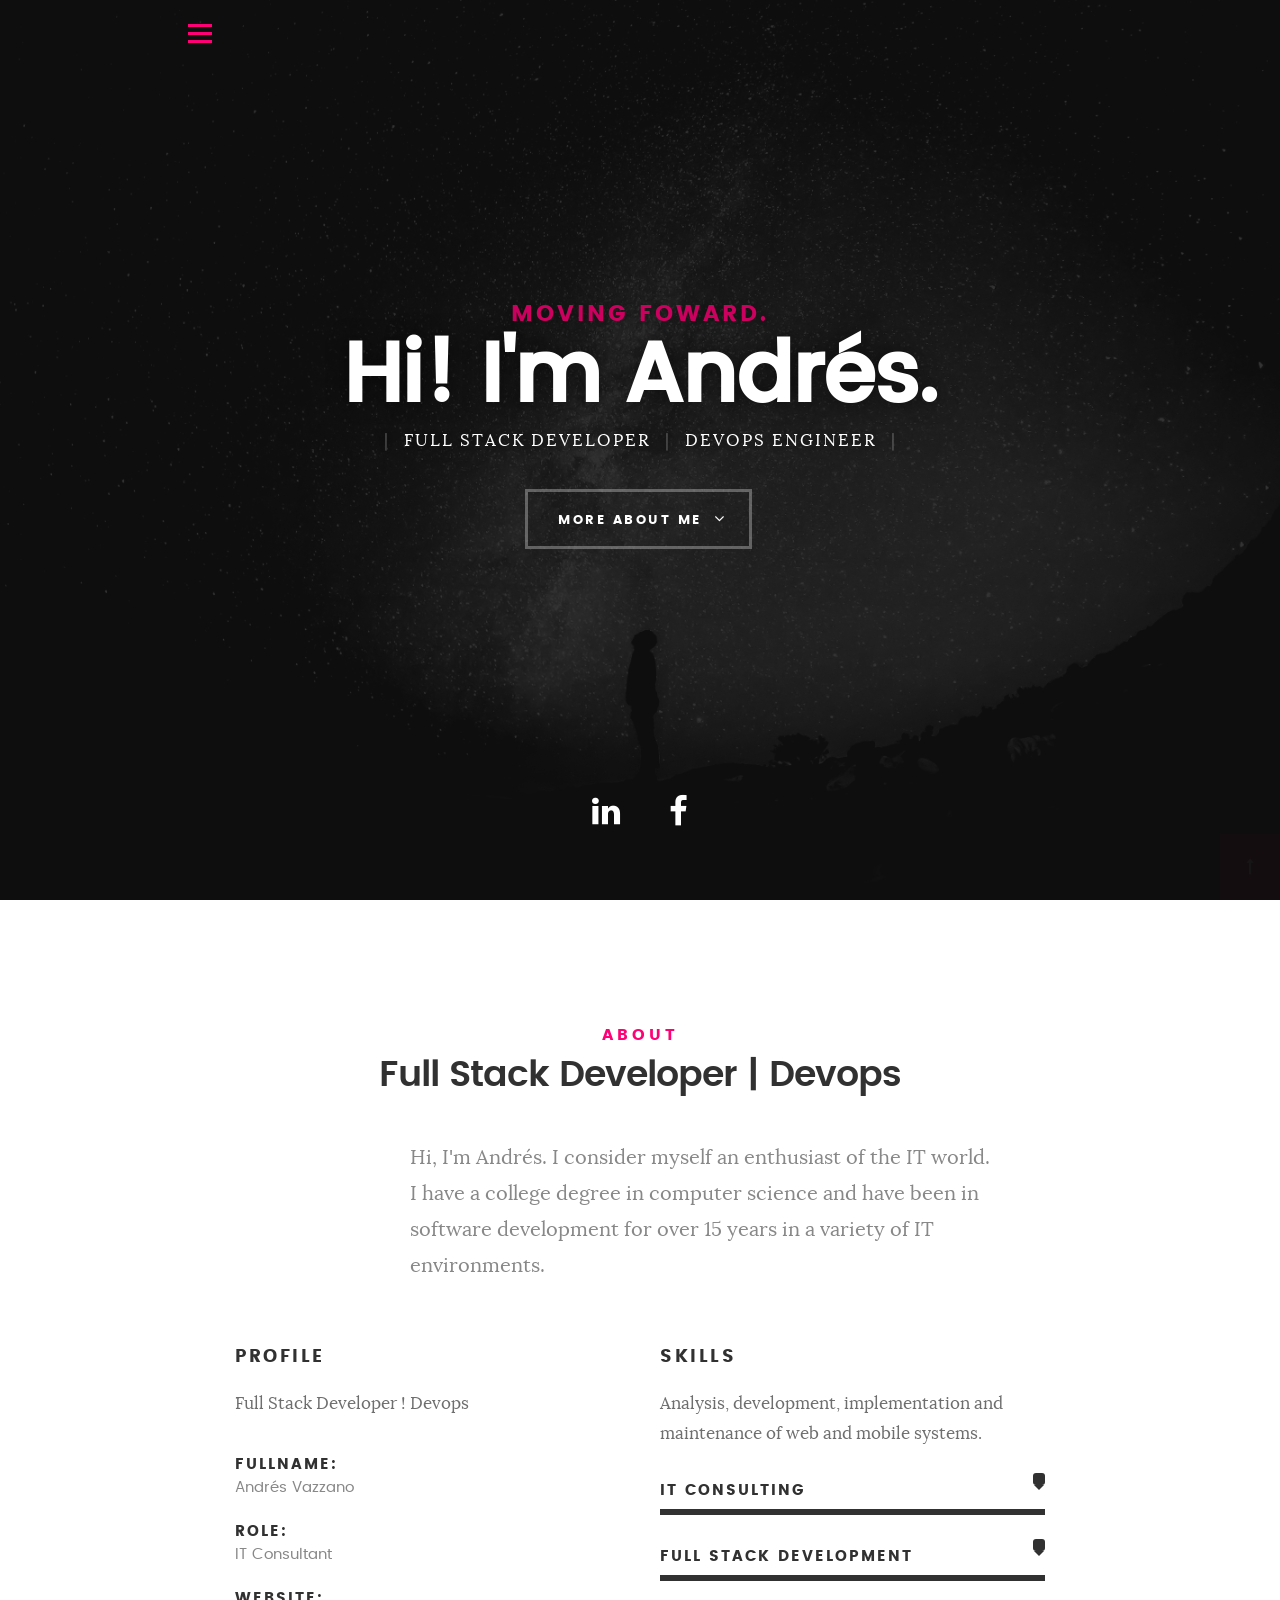
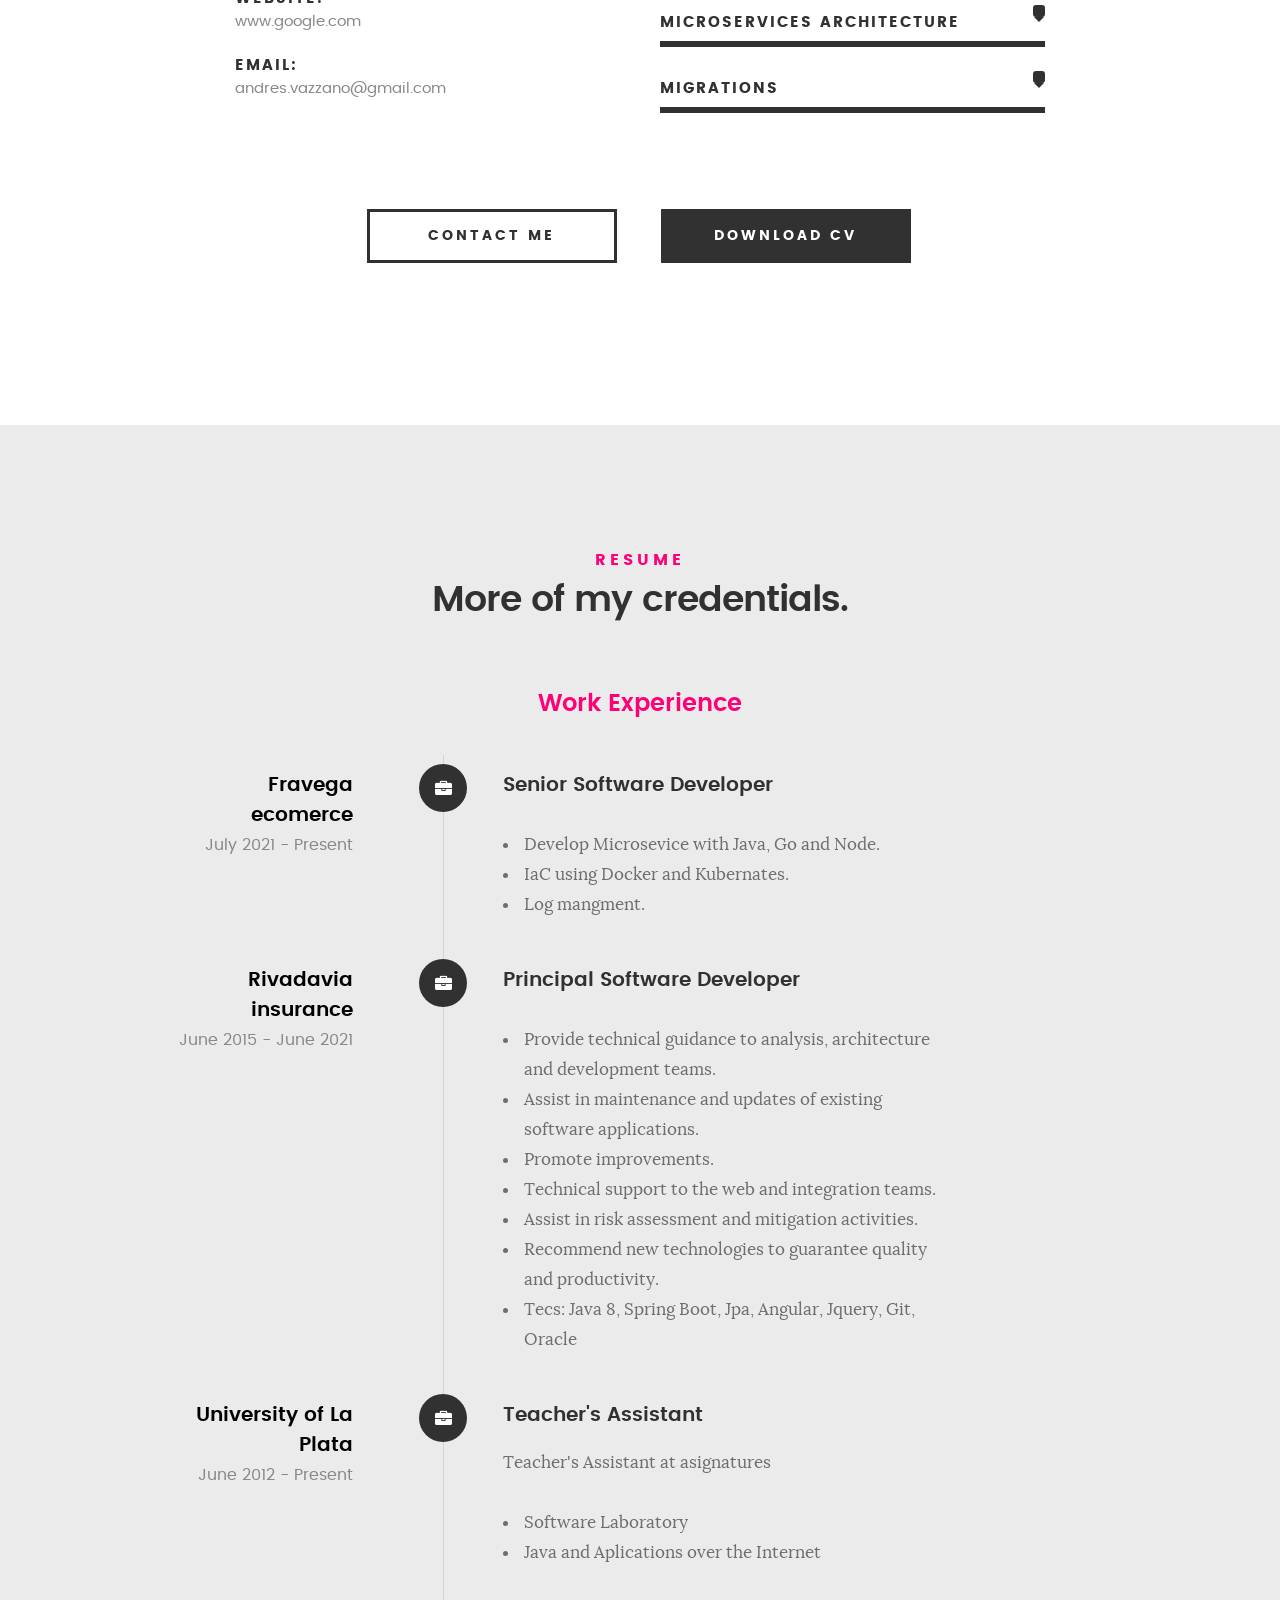
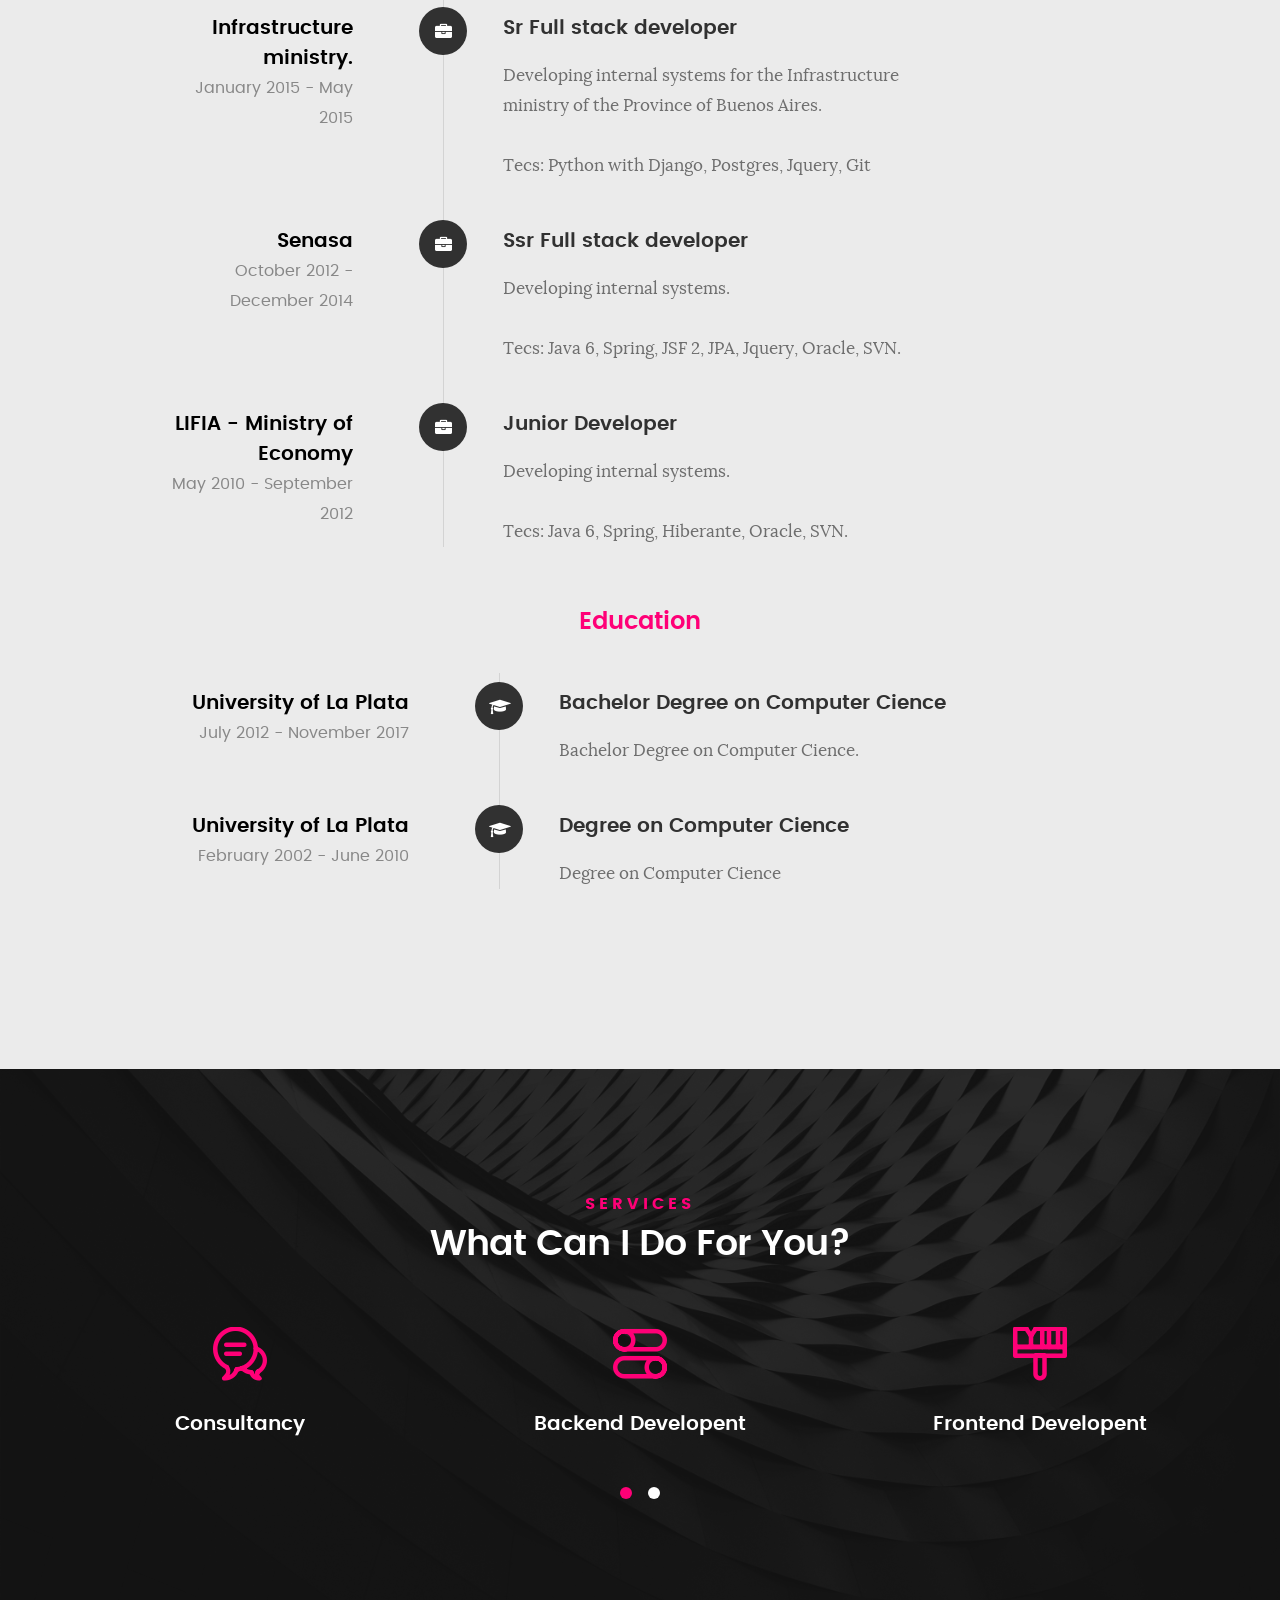
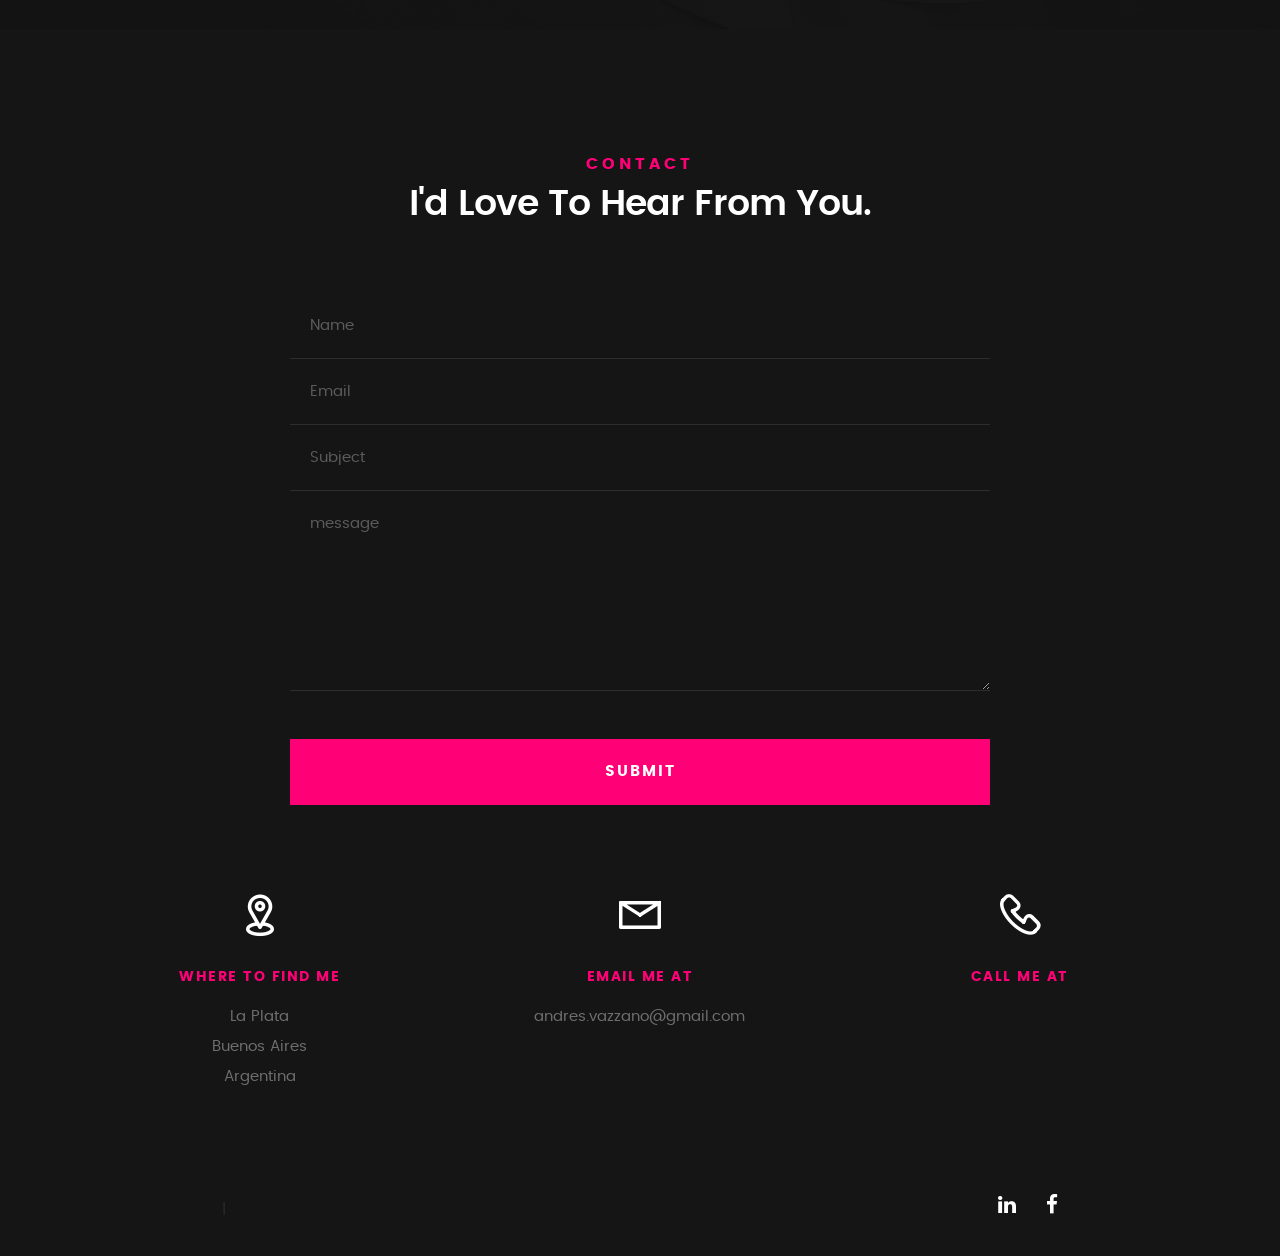
==== index.html @ 6145ce7f "update about" ====
<!DOCTYPE html>
<!--[if IE 8 ]><html class="no-js oldie ie8" lang="en"> <![endif]-->
<!--[if IE 9 ]><html class="no-js oldie ie9" lang="en"> <![endif]-->
<!--[if (gte IE 9)|!(IE)]><!-->
<html class="no-js" lang="en">
<!--<![endif]-->

<head>

    <!--- basic page needs
   ================================================== -->
    <meta charset="utf-8">
    <title>Profile</title>
    <meta name="description" content="">
    <meta name="author" content="">

    <!-- mobile specific metas
   ================================================== -->
    <meta name="viewport" content="width=device-width, initial-scale=1, maximum-scale=1">

    <!-- CSS
   ================================================== -->
    <link rel="stylesheet" href="css/base.css">
    <link rel="stylesheet" href="css/main.css">
    <link rel="stylesheet" href="css/vendor.css">

    <!-- script
   ================================================== -->
    <script src="js/modernizr.js"></script>
    <script src="js/pace.min.js"></script>

    <!-- favicons
	================================================== -->
    <link rel="icon" type="image/png" href="">

</head>

<body id="top">

    <!-- header 
   ================================================== -->
    <header>
        <div class="row">

            <div class="top-bar">
                <a class="menu-toggle" href="#"><span>Menu</span></a>
                <!--  <div class="logo">
                    <a href="index.html"></a>
                </div>
            -->
                <nav id="main-nav-wrap">
                    <ul class="main-navigation">
                        <li class="current"><a class="smoothscroll" href="#intro" title="">Home</a></li>
                        <li><a class="smoothscroll" href="#about" title="">About</a></li>
                        <li><a class="smoothscroll" href="#resume" title="">Resume</a></li>
                        <!--  <li><a class="smoothscroll" href="#portfolio" title="">Portfolio</a></li> -->
                        <li><a class="smoothscroll" href="#services" title="">Services</a></li>
                        <li><a class="smoothscroll" href="#contact" title="">Contact</a></li>
                        <!-- <li><a href="styles.html" title="">Style Demo</a></li> -->
                    </ul>
                </nav>
            </div>
            <!-- /top-bar -->

        </div>
        <!-- /row -->
    </header>
    <!-- /header -->

    <!-- intro section
   ================================================== -->
    <section id="intro">

        <div class="intro-overlay"></div>

        <div class="intro-content">
            <div class="row">

                <div class="col-twelve">

                    <h5>Moving foward.</h5>
                    <h1>Hi! I'm Andrés.</h1>

                    <p class="intro-position">
                        <span>Full Stack Developer</span>
                        <span>Devops Engineer</span>
                    </p>

                    <a class="button stroke smoothscroll" href="#about" title="">More About Me</a>

                </div>

            </div>
        </div>
        <!-- /intro-content -->

        <ul class="intro-social">
            <li><a href="https://www.linkedin.com/in/andr%C3%A9s-vazzano-a7170736/" target="_blank"><i class="fa fa-linkedin"></i></a></li>
            <li><a href="https://www.facebook.com/andres.vazzano/" target="_blank"><i class="fa fa-facebook"></i></a></li>
            <!--
			<li><a href="#"><i class="fa fa-twitter"></i></a></li>
            <li><a href="#"><i class="fa fa-dribbble"></i></a></li>
            <li><a href="#"><i class="fa fa-instagram"></i></a></li>
			-->
        </ul>
        <!-- /intro-social -->

    </section>
    <!-- /intro -->


    <!-- about section
   ================================================== -->
    <section id="about">

        <div class="row section-intro">
            <div class="col-twelve">

                <h5>About</h5>
                <!-- <h1>Let me introduce myself.</h1> -->
                <h1>Full Stack Developer | Devops</h1>

                <div class="intro-info">

                    <!-- <img src="images/profile-pic.jpg" alt="Profile Picture"> -->

                    <p class="lead">Hi, I'm Andrés. I consider myself an enthusiast of the IT world. I have a college degree in computer science and have been in software development for over 15 years in a variety of IT environments.</p>
                </div>

            </div>
        </div>
        <!-- /section-intro -->

        <div class="row about-content">

            <div class="col-six tab-full">

                <h3>Profile</h3>
                <p>Full Stack Developer ! Devops</p>

                <ul class="info-list">
                    <li>
                        <strong>Fullname:</strong>
                        <span>Andrés Vazzano</span>
                    </li>
                    <li>
                        <strong>Role:</strong>
                        <span>IT Consultant</span>
                    </li>
                    <li>
                        <strong>Website:</strong>
                        <span>www.google.com</span>
                    </li>
                    <li>
                        <strong>Email:</strong>
                        <span>andres.vazzano@gmail.com</span>
                    </li>

                </ul>
                <!-- /info-list -->

            </div>

            <div class="col-six tab-full">

                <h3>Skills</h3>
                <p>Analysis, development, implementation and maintenance of web and mobile systems.</p>

                <ul class="skill-bars">
                    <li>
                        <div class="progress percent100"><span></span></div>
                        <strong>IT Consulting</strong>
                    </li>
                    <li>
                        <div class="progress percent100"><span></span></div>
                        <strong>Full Stack Development</strong>
                    </li>
                    <li>
                        <div class="progress percent100"><span></span></div>
                        <strong>Microservices Architecture</strong>
                    </li>
                    <li>
                        <div class="progress percent100"><span></span></div>
                        <strong>Migrations</strong>
                    </li>


                </ul>
                <!-- /skill-bars -->

            </div>

        </div>

        <div class="row button-section">
            <div class="col-twelve">
                <a href="#contact" title="Contact Me" class="button stroke smoothscroll">Contact Me</a>
                <a href="#" title="Download CV" class="button button-primary">Download CV</a>
            </div>
        </div>

    </section>
    <!-- /process-->


    <!-- resume Section
   ================================================== -->
    <section id="resume" class="grey-section">

        <div class="row section-intro">
            <div class="col-twelve">

                <h5>Resume</h5>
                <h1>More of my credentials.</h1>

                <p class="lead"></p>

            </div>
        </div>
        <!-- /section-intro-->

        <div class="row resume-timeline">

            <div class="col-twelve resume-header">

                <h2>Work Experience</h2>

            </div>
            <!-- /resume-header -->

            <div class="col-twenty">

                <div class="timeline-wrap">

                    <div class="timeline-block">

                        <div class="timeline-ico">
                            <i class="fa fa-briefcase"></i>
                        </div>

                        <div class="timeline-header">
                            <h3><a href="https://www.fravega.com/" target="_blank">Fravega ecomerce</a></h3>

                            <p>July 2021 - Present</p>
                        </div>

                        <div class="timeline-content">
                            <h3>Senior Software Developer</h3>
                            <p>
                                <ul>
                                    <li>Develop Microsevice with Java, Go and Node.</li>
                                    <li>IaC using Docker and Kubernates.</li>
                                    <li>Log mangment.</li>
                                </ul>
                            </p>
                        </div>

                    </div>

                    <div class="timeline-block">

                        <div class="timeline-ico">
                            <i class="fa fa-briefcase"></i>
                        </div>

                        <div class="timeline-header">
                            <h3><a href="http://www.segurosrivadavia.com/" target="_blank">Rivadavia insurance</a></h3>
                            <p>June 2015 - June 2021</p>
                        </div>

                        <div class="timeline-content">
                            <h3>Principal Software Developer</h3>
                            <p>
                                <ul>
                                    <li>Provide technical guidance to analysis, architecture and development teams.</li>
                                    <li>Assist in maintenance and updates of existing software applications.</li>
                                    <li>Promote improvements.</li>
                                    <li>Technical support to the web and integration teams.</li>
                                    <li>Assist in risk assessment and mitigation activities.</li>
                                    <li>Recommend new technologies to guarantee quality and productivity.</li>
                                    <li>Tecs: Java 8, Spring Boot, Jpa, Angular, Jquery, Git, Oracle</li>
                                </ul>
                            </p>
                        </div>

                    </div>
                    <!-- /timeline-block -->

                    <div class="timeline-block">

                        <div class="timeline-ico">
                            <i class="fa fa-briefcase"></i>
                        </div>

                        <div class="timeline-header">
                            <h3><a href="https://www.info.unlp.edu.ar/" target="_blank">University of La Plata</a></h3>
                            <p>June 2012 - Present</p>
                        </div>

                        <div class="timeline-content">
                            <h3>Teacher's Assistant</h3>

                            <p>Teacher's Assistant at asignatures</p>
                            <ul>
                                <li>Software Laboratory</li>
                                <li>Java and Aplications over the Internet</li>
                            </ul>

                        </div>

                    </div>
                    <!-- /timeline-block -->

                    <div class="timeline-block">

                        <div class="timeline-ico">
                            <i class="fa fa-briefcase"></i>
                        </div>

                        <div class="timeline-header">
                            <h3><a href="https://www.gba.gob.ar/Infraestructura" target="_blank">Infrastructure ministry. </a></h3>
                            <p>January 2015 - May 2015</p>
                        </div>

                        <div class="timeline-content">
                            <h3>Sr Full stack developer</h3>
                            <p>Developing internal systems for the Infrastructure ministry of the Province of Buenos Aires.</p>
                            <p>Tecs: Python with Django, Postgres, Jquery, Git</p>
                        </div>

                    </div>

                    <div class="timeline-block">

                        <div class="timeline-ico">
                            <i class="fa fa-briefcase"></i>
                        </div>

                        <div class="timeline-header">
                            <h3><a href="https://www.argentina.gob.ar/senasa" target="_blank">Senasa</a></h3>
                            <p>October 2012 - December 2014</p>
                        </div>

                        <div class="timeline-content">
                            <h3>Ssr Full stack developer</h3>
                            <p>Developing internal systems.</p>
                            <p>Tecs: Java 6, Spring, JSF 2, JPA, Jquery, Oracle, SVN.</p>
                            <!-- <ul>
                                    <li>Java 6</li>
                                    <li>Spring</li>
                                    <li>JSF2</li>
                                    <li>JPA</li>
                                    <li>Jquery</li>
                                </ul> -->

                        </div>
                    </div>

                    <div class="timeline-block">

                        <div class="timeline-ico">
                            <i class="fa fa-briefcase"></i>
                        </div>

                        <div class="timeline-header">
                            <h3><a href="https://www.argentina.gob.ar/economia" target="_blank">LIFIA - Ministry of Economy</a></h3>
                            <p>May 2010 - September 2012</p>
                        </div>

                        <div class="timeline-content">
                            <h3>Junior Developer</h3>
                            <p>Developing internal systems.</p>
                            <p>Tecs: Java 6, Spring, Hiberante, Oracle, SVN.</p>
                            <!--  <ul>
                                    <li>Java 6</li>
                                    <li>Spring</li>
                                    <li>Hiberante</li>
                                </ul>
                            -->

                        </div>
                    </div>
                </div>
                <!-- /timeline-wrap -->

            </div>
            <!-- /col-twelve -->

        </div>
        <!-- /resume-timeline -->

        <div class="row resume-timeline">

            <div class="col-twelve resume-header">

                <h2>Education</h2>

            </div>
            <!-- /resume-header -->

            <div class="col-twelve">
                <div class="timeline-wrap">
                    <div class="timeline-block">
                        <div class="timeline-ico">
                            <i class="fa fa-graduation-cap"></i>
                        </div>
                        <div class="timeline-header">
                            <h3><a href="https://www.info.unlp.edu.ar/" target="_blank">University of La Plata</a></h3>
                            <p>July 2012 - November 2017</p>
                        </div>
                        <div class="timeline-content">
                            <h3>Bachelor Degree on Computer Cience</h3>
                            <p>Bachelor Degree on Computer Cience.</p>
                        </div>
                    </div>
                    <!-- /timeline-block -->

                    <div class="timeline-block">
                        <div class="timeline-ico">
                            <i class="fa fa-graduation-cap"></i>
                        </div>
                        <div class="timeline-header">
                            <h3><a href="https://www.info.unlp.edu.ar/" target="_blank">University of La Plata</a></h3>
                            <p>February 2002 - June 2010</p>
                        </div>
                        <div class="timeline-content">
                            <h3>Degree on Computer Cience</h3>
                            <p>Degree on Computer Cience</p>
                        </div>
                    </div>
                </div>
            </div>
            <!-- /col-twelve -->

        </div>
        <!-- /resume-timeline -->

    </section>
    <!-- /features -->


    <!-- Portfolio Section
   ================================================== -->
    <!--
    <section id="portfolio">

        <div class="row section-intro">
            <div class="col-twelve">

                <h5>Portfolio</h5>
                <h1>Check Out Some of My Works.</h1>

                <p class="lead">Lorem ipsum Do commodo in proident enim in dolor cupidatat adipisicing dolore officia nisi aliqua incididunt Ut veniam lorem ipsum Consectetur ut in in eu do.</p>

            </div>
        </div>

        <div class="row portfolio-content">

            <div class="col-twelve">


                <div id="folio-wrapper" class="block-1-2 block-mob-full stack">

                    <div class="bgrid folio-item">
                        <div class="item-wrap">
                            <img src="images/portfolio/liberty.jpg" alt="Liberty">
                            <a href="#modal-01" class="overlay">
                                <div class="folio-item-table">
                                    <div class="folio-item-cell">
                                        <h3 class="folio-title">Liberty</h3>
                                        <span class="folio-types">
		     					       	  Graphic Design
		     					       </span>
                                    </div>
                                </div>
                            </a>
                        </div>
                    </div>


                    <div class="bgrid folio-item">
                        <div class="item-wrap">
                            <img src="images/portfolio/shutterbug.jpg" alt="Shutterbug">
                            <a href="#modal-02" class="overlay">
                                <div class="folio-item-table">
                                    <div class="folio-item-cell">
                                        <h3 class="folio-title">Shutterbug</h3>
                                        <span class="folio-types">
		     					       	  Web Design
		     					      </span>
                                    </div>
                                </div>
                            </a>
                        </div>
                    </div>


                    <div class="bgrid folio-item">
                        <div class="item-wrap">
                            <img src="images/portfolio/clouds.jpg" alt="Clouds">
                            <a href="#modal-03" class="overlay">
                                <div class="folio-item-table">
                                    <div class="folio-item-cell">
                                        <h3 class="folio-title">Clouds</h3>
                                        <span class="folio-types">
		     					       	  Web Design
		     					      </span>
                                    </div>
                                </div>
                            </a>
                        </div>
                    </div>


                    <div class="bgrid folio-item">
                        <div class="item-wrap">
                            <img src="images/portfolio/beetle.jpg" alt="Beetle">
                            <a href="#modal-04" class="overlay">
                                <div class="folio-item-table">
                                    <div class="folio-item-cell">
                                        <h3 class="folio-title">Beetle</h3>
                                        <span class="folio-types">
		     					       	  Branding
		     					      </span>
                                    </div>
                                </div>
                            </a>
                        </div>
                    </div>


                    <div class="bgrid folio-item">
                        <div class="item-wrap">
                            <img src="images/portfolio/lighthouse.jpg" alt="Lighthouse">
                            <a href="#modal-05" class="overlay">
                                <div class="folio-item-table">
                                    <div class="folio-item-cell">
                                        <h3 class="folio-title">Lighthouse</h3>
                                        <span class="folio-types">
		     					       	  Web Development
		     					      </span>
                                    </div>
                                </div>
                            </a>
                        </div>
                    </div>


                    <div class="bgrid folio-item">
                        <div class="item-wrap">
                            <img src="images/portfolio/salad.jpg" alt="Salad">
                            <a href="#modal-06" class="overlay">
                                <div class="folio-item-table">
                                    <div class="folio-item-cell">
                                        <h3 class="folio-title">Salad</h3>
                                        <span class="folio-types">
		     					       	  Branding
		     					      </span>
                                    </div>
                                </div>
                            </a>
                        </div>
                    </div>
-->

    <!-- modal popups - begin
	            ============================================================= -->
    <!--  <div id="modal-01" class="popup-modal slider mfp-hide">

        <div class="media">
            <img src="images/portfolio/modals/m-liberty.jpg" alt="" />
        </div>

        <div class="description-box">
            <h4>Liberty</h4>
            <p>Proin gravida nibh vel velit auctor aliquet. Aenean sollicitudin, lorem quis bibendum auctor, nisi elit consequat ipsum, nec sagittis sem nibh id elit.</p>

            <div class="categories">Web Development</div>
        </div>

        <div class="link-box">
            <a href="http://www.behance.net">Details</a>
            <a href="#" class="popup-modal-dismiss">Close</a>
        </div>

    </div> -->
    <!-- /modal-01 -->

    <div id="modal-02" class="popup-modal slider mfp-hide">

        <div class="media">
            <img src="images/portfolio/modals/m-shutterbug.jpg" alt="" />
        </div>

        <div class="description-box">
            <h4>Shutterbug</h4>
            <p>Proin gravida nibh vel velit auctor aliquet. Aenean sollicitudin, lorem quis bibendum auctor, nisi elit consequat ipsum, nec sagittis sem nibh id elit.</p>

            <div class="categories">Web Design</div>
        </div>

        <div class="link-box">
            <a href="http://www.behance.net">Details</a>
            <a href="#" class="popup-modal-dismiss">Close</a>
        </div>

    </div>
    <!-- /modal-02 -->

    <div id="modal-03" class="popup-modal slider mfp-hide">

        <div class="media">
            <img src="images/portfolio/modals/m-clouds.jpg" alt="" />
        </div>

        <div class="description-box">
            <h4>Clouds</h4>
            <p>Proin gravida nibh vel velit auctor aliquet. Aenean sollicitudin, lorem quis bibendum auctor, nisi elit consequat ipsum, nec sagittis sem nibh id elit.</p>

            <div class="categories">Web Design</div>
        </div>

        <div class="link-box">
            <a href="http://www.behance.net">Details</a>
            <a href="#" class="popup-modal-dismiss">Close</a>
        </div>

    </div>
    <!-- /modal-03 -->

    <div id="modal-04" class="popup-modal slider mfp-hide">

        <div class="media">
            <img src="images/portfolio/modals/m-beetle.jpg" alt="" />
        </div>

        <div class="description-box">
            <h4>Beetle</h4>
            <p>Proin gravida nibh vel velit auctor aliquet. Aenean sollicitudin, lorem quis bibendum auctor, nisi elit consequat ipsum, nec sagittis sem nibh id elit.</p>

            <div class="categories">Branding</div>
        </div>

        <div class="link-box">
            <a href="http://www.behance.net">Details</a>
            <a href="#" class="popup-modal-dismiss">Close</a>
        </div>

    </div>
    <!-- /modal-04 -->

    <div id="modal-05" class="popup-modal slider mfp-hide">

        <div class="media">
            <img src="images/portfolio/modals/m-lighthouse.jpg" alt="" />
        </div>

        <div class="description-box">
            <h4>Lighthouse</h4>
            <p>Proin gravida nibh vel velit auctor aliquet. Aenean sollicitudin, lorem quis bibendum auctor, nisi elit consequat ipsum, nec sagittis sem nibh id elit.</p>

            <div class="categories">Web Development</div>
        </div>

        <div class="link-box">
            <a href="http://www.behance.net">Details</a>
            <a href="#" class="popup-modal-dismiss">Close</a>
        </div>

    </div>
    <!-- /modal-05 -->

    <div id="modal-06" class="popup-modal slider mfp-hide">

        <div class="media">
            <img src="images/portfolio/modals/m-salad.jpg" alt="" />
        </div>

        <div class="description-box">
            <h4>Salad</h4>
            <p>Proin gravida nibh vel velit auctor aliquet. Aenean sollicitudin, lorem quis bibendum auctor, nisi elit consequat ipsum, nec sagittis sem nibh id elit.</p>

            <div class="categories">Branding</div>
        </div>

        <div class="link-box">
            <a href="http://www.behance.net">Details</a>
            <a href="#" class="popup-modal-dismiss">Close</a>
        </div>

    </div>
    <!-- /modal-06 -->


    <!-- modal popups - end
	            ============================================================= -->

    </div>
    <!-- /portfolio-wrapper -->

    </div>
    <!-- /twelve -->

    </div>
    <!-- /portfolio-content -->

    </section>
    <!-- /portfolio -->


    <!-- CTA Section
   ================================================== -->
    <!-- <section id="cta" class="grey-section">

        <div class="row cta-content">

            <div class="col-twelve section-ads">

                <h2 class="h01"><a href="http://www.dreamhost.com/r.cgi?287326|STYLESHOUT">Styleshout Recommends Dreamhost.</a></h2>

                <p class="lead">
                    Looking for an awesome and reliable webhosting? Try <a href="http://www.dreamhost.com/r.cgi?287326|STYLESHOUT"><span>DreamHost</span></a>. Get <span>$50 off</span> when you sign up with the promocode <span>styleshout</span>.
         
                </p>

                <div class="action">
                    <a class="button button-primary large" href="http://www.dreamhost.com/r.cgi?287326|STYLESHOUT">Sign Up Now</a>
                </div>

            </div>

        </div>
       

    </section>
    <!-- /cta -->


    <!-- services Section
   ================================================== -->
    <section id="services">

        <div class="overlay"></div>

        <div class="row section-intro">
            <div class="col-twelve">

                <h5>Services</h5>
                <h1>What Can I Do For You?</h1>

                <p class="lead"></p>

            </div>
        </div>
        <!-- /section-intro -->

        <div class="row services-content">

            <div id="owl-slider" class="owl-carousel services-list">


                <!-- /service -->
                <div class="service">

                    <span class="icon"><i class="icon-chat"></i></span>

                    <div class="service-content">

                        <h3>Consultancy</h3>

                        <p class="desc">
                        </p>

                    </div>

                </div>

                <!--
                <div class="service">

                    <span class="icon"><i class="icon-window"></i></span>

                    <div class="service-content">

                        <h3>Web Development</h3>

                        <p class="desc">
                        </p>

                    </div>

                </div>
                -->
                <!-- /service -->

                <div class="service">

                    <span class="icon"><i class="icon-toggles"></i></span>

                    <div class="service-content">

                        <h3>Backend Developent</h3>

                        <p class="desc">
                        </p>

                    </div>

                </div>
                <!-- /service -->

                <div class="service">

                    <span class="icon"><i class="icon-paint-brush"></i></span>

                    <div class="service-content">

                        <h3>Frontend Developent</h3>

                        <p class="desc">
                        </p>

                    </div>

                </div>
                <!-- /service -->

                <div class="service">

                    <span class="icon"><i class="icon-image"></i></span>

                    <div class="service-content">

                        <h3>Trainning</h3>

                        <p class="desc">
                        </p>

                    </div>

                </div>
                <!-- /service -->



                <div class="service">

                    <span class="icon"><i class="icon-earth"></i></span>

                    <div class="service-content">

                        <h3>DevOps</h3>

                        <p class="desc">
                        </p>

                    </div>

                </div>
                <!-- /service -->

            </div>
            <!-- /services-list -->

        </div>
        <!-- /services-content -->

    </section>
    <!-- /services -->


    <!-- stats Section
   ================================================== -->
    <!-- <section id="stats" class="count-up">

        <div class="row">
            <div class="col-twelve">

                <div class="block-1-6 block-s-1-3 block-tab-1-2 block-mob-full stats-list">

                    <div class="bgrid stat">

                        <div class="icon-part">
                            <i class="icon-pencil-ruler"></i>
                        </div>

                        <h3 class="stat-count">
                            1500
                        </h3>

                        <h5 class="stat-title">
                            Projects Completed
                        </h5>

                    </div>

                    <div class="bgrid stat">

                        <div class="icon-part">
                            <i class="icon-users"></i>
                        </div>

                        <h3 class="stat-count">
                            900
                        </h3>

                        <h5 class="stat-title">
                            Happy Clients
                        </h5>

                    </div>
                    

                    <div class="bgrid stat">

                        <div class="icon-part">
                            <i class="icon-badge"></i>
                        </div>

                        <h3 class="stat-count">
                            200
                        </h3>

                        <h5 class="stat-title">
                            Awards Received
                        </h5>

                    </div>
                    

                    <div class="bgrid stat">

                        <div class="icon-part">
                            <i class="icon-light-bulb"></i>
                        </div>

                        <h3 class="stat-count">
                            120
                        </h3>

                        <h5 class="stat-title">
                            Crazy Ideas
                        </h5>

                    </div>
                    

                    <div class="bgrid stat">

                        <div class="icon-part">
                            <i class="icon-cup"></i>
                        </div>

                        <h3 class="stat-count">
                            1500
                        </h3>

                        <h5 class="stat-title">
                            Coffee Cups
                        </h5>

                    </div>
                    

                    <div class="bgrid stat">

                        <div class="icon-part">
                            <i class="icon-clock"></i>
                        </div>

                        <h3 class="stat-count">
                            7200
                        </h3>

                        <h5 class="stat-title">
                            Hours
                        </h5>

                    </div>
                    

                </div>
                

            </div>
            
        </div>
        

    </section>
    <!-- /stats -->


    <!-- contact
   ================================================== -->
    <section id="contact">

        <div class="row section-intro">
            <div class="col-twelve">

                <h5>Contact</h5>
                <h1>I'd Love To Hear From You.</h1>

                <p class="lead"></p>

            </div>
        </div>
        <!-- /section-intro -->

        <div class="row contact-form">

            <div class="col-twelve">

                <!-- form -->
                <form name="contactForm" id="contactForm" method="post" action="">
                    <fieldset>

                        <div class="form-field">
                            <input name="contactName" type="text" id="contactName" placeholder="Name" value="" minlength="2" required="">
                        </div>
                        <div class="form-field">
                            <input name="contactEmail" type="email" id="contactEmail" placeholder="Email" value="" required="">
                        </div>
                        <div class="form-field">
                            <input name="contactSubject" type="text" id="contactSubject" placeholder="Subject" value="">
                        </div>
                        <div class="form-field">
                            <textarea name="contactMessage" id="contactMessage" placeholder="message" rows="10" cols="50" required=""></textarea>
                        </div>
                        <div class="form-field">
                            <button class="submitform">Submit</button>
                            <div id="submit-loader">
                                <div class="text-loader">Sending...</div>
                                <div class="s-loader">
                                    <div class="bounce1"></div>
                                    <div class="bounce2"></div>
                                    <div class="bounce3"></div>
                                </div>
                            </div>
                        </div>

                    </fieldset>
                </form>
                <!-- Form End -->

                <!-- contact-warning -->
                <div id="message-warning">
                </div>
                <!-- contact-success -->
                <div id="message-success">
                    <i class="fa fa-check"></i>Your message was sent, thank you!<br>
                </div>

            </div>
            <!-- /col-twelve -->

        </div>
        <!-- /contact-form -->

        <div class="row contact-info">

            <div class="col-four tab-full">

                <div class="icon">
                    <i class="icon-pin"></i>
                </div>

                <h5>Where to find me</h5>

                <p>
                    La Plata<br> Buenos Aires<br> Argentina
                </p>

            </div>

            <div class="col-four tab-full collapse">

                <div class="icon">
                    <i class="icon-mail"></i>
                </div>

                <h5>Email Me At</h5>

                <p>andres.vazzano@gmail.com<br>
                </p>

            </div>

            <div class="col-four tab-full">

                <div class="icon">
                    <i class="icon-phone"></i>
                </div>

                <h5>Call Me At</h5>

                <!--
                <p>Phone: (+63) 555 1212<br> Mobile: (+63) 555 0100<br> Fax: (+63) 555 0101
                </p>
				-->

            </div>

        </div>
        <!-- /contact-info -->

    </section>
    <!-- /contact -->


    <!-- footer
   ================================================== -->

    <footer>
        <div class="row">

            <div class="col-six tab-full pull-right social">

                <ul class="footer-social">
                    <li><a href="https://www.linkedin.com/in/andr%C3%A9s-vazzano-a7170736/" target="_blank"><i class="fa fa-linkedin"></i></a></li>
                    <li><a href="https://www.facebook.com/andres.vazzano/" target="_blank"><i class="fa fa-facebook"></i></a></li>
                </ul>

            </div>

            <div class="col-six tab-full">
                <div class="copyright">
                    <span></span>
                    <span><a href="http://www.styleshout.com/"></a></span>
                </div>
            </div>

            <div id="go-top">
                <a class="smoothscroll" title="Back to Top" href="#top"><i class="fa fa-long-arrow-up"></i></a>
            </div>

        </div>
        <!-- /row -->
    </footer>

    <div id="preloader">
        <div id="loader"></div>
    </div>

    <!-- Java Script
   ================================================== -->
    <script src="js/jquery-2.1.3.min.js"></script>
    <script src="js/plugins.js"></script>
    <script src="js/main.js"></script>

</body>

</html>
---- css/base.css ----
/**
 * =================================================================== 
 *
 *  Kards v1.0 Base Stylesheet
 *  url: styleshout.com
 *  03-01-2016
 *  ------------------------------------------------------------------
 *  TOC:
 *  01. reset
 *  02. basic/base setup styles
 *  03. grid
 *  04. MISC
 *
 * =================================================================== 
 */

/** 
 * ===================================================================
 * 01. reset - normalize.css v3.0.2 | MIT License | git.io/normalize
 *
 * ------------------------------------------------------------------- 
 */
html {
	font-family: sans-serif;
	-ms-text-size-adjust: 100%;
	-webkit-text-size-adjust: 100%;
}

body {
	margin: 0;
}

article,
aside,
details,
figcaption,
figure,
footer,
header,
hgroup,
main,
menu,
nav,
section,
summary {
	display: block;
}

audio,
canvas,
progress,
video {
	display: inline-block;
	vertical-align: baseline;
}

audio:not([controls]) {
	display: none;
	height: 0;
}

[hidden],
template {
	display: none;
}

a {
	background: transparent;
}

a:active,
a:hover {
	outline: 0;
}

abbr[title] {
	border-bottom: 1px dotted;
}

b,
strong {
	font-weight: bold;
}

dfn {
	font-style: italic;
}

h1 {
	font-size: 2em;
	margin: 0.67em 0;
}

mark {
	background: #ff0;
	color: #000;
}

small {
	font-size: 80%;
}

sub,
sup {
	font-size: 75%;
	line-height: 0;
	position: relative;
	vertical-align: baseline;
}

sup {
	top: -0.5em;
}

sub {
	bottom: -0.25em;
}

img {
	border: 0;
}

svg:not(:root) {
	overflow: hidden;
}

figure {
	margin: 1em 40px;
}

hr {
	-moz-box-sizing: content-box;
	box-sizing: content-box;
	height: 0;
}

pre {
	overflow: auto;
}

code,
kbd,
pre,
samp {
	font-family: monospace, monospace;
	font-size: 1em;
}

button,
input,
optgroup,
select,
textarea {
	color: inherit;
	font: inherit;
	margin: 0;
}

button {
	overflow: visible;
}

button,
select {
	text-transform: none;
}

button,
html input[type="button"],
input[type="reset"],
input[type="submit"] {
	-webkit-appearance: button;
	cursor: pointer;
}

button[disabled],
html input[disabled] {
	cursor: default;
}

button::-moz-focus-inner,
input::-moz-focus-inner {
	border: 0;
	padding: 0;
}

input {
	line-height: normal;
}

input[type="checkbox"],
input[type="radio"] {
	box-sizing: border-box;
	padding: 0;
}

input[type="number"]::-webkit-inner-spin-button,
input[type="number"]::-webkit-outer-spin-button {
	height: auto;
}

input[type="search"] {
	-webkit-appearance: textfield;
	-moz-box-sizing: content-box;
	-webkit-box-sizing: content-box;
	box-sizing: content-box;
}

input[type="search"]::-webkit-search-cancel-button,
input[type="search"]::-webkit-search-decoration {
	-webkit-appearance: none;
}

fieldset {
	border: 1px solid #c0c0c0;
	margin: 0 2px;
	padding: 0.35em 0.625em 0.75em;
}

legend {
	border: 0;
	padding: 0;
}

textarea {
	overflow: auto;
}

optgroup {
	font-weight: bold;
}

table {
	border-collapse: collapse;
	border-spacing: 0;
}

td,
th {
	padding: 0;
}

/** 
 * ===================================================================
 * 02. basic/base setup styles - (_basic.scss)
 *
 * ------------------------------------------------------------------- 
 */
html {
	font-size: 62.5%;
	box-sizing: border-box;
}

*,
*::before,
*::after {
	box-sizing: inherit;
}

body {
	font-weight: normal;
	line-height: 1;
	text-rendering: optimizeLegibility;
	word-wrap: break-word;
	-webkit-overflow-scrolling: touch;
	-webkit-text-size-adjust: none;
}

body,
input,
button {
	-moz-osx-font-smoothing: grayscale;
	-webkit-font-smoothing: antialiased;
}

/**
 * Media - (_basic.scss)
 * ------------------------------------------------------------------- 
 */
img,
video {
	max-width: 100%;
	height: auto;
}

/**
 * Typography resets - (_basic.scss)
 * ------------------------------------------------------------------- 
 */
div,
dl,
dt,
dd,
ul,
ol,
li,
h1,
h2,
h3,
h4,
h5,
h6,
pre,
form,
p,
blockquote,
th,
td {
	margin: 0;
	padding: 0;
}

h1,
h2,
h3,
h4,
h5,
h6 {
	-webkit-font-variant-ligatures: common-ligatures;
	-moz-font-variant-ligatures: common-ligatures;
	font-variant-ligatures: common-ligatures;
	text-rendering: optimizeLegibility;
}

em,
i {
	font-style: italic;
	line-height: inherit;
}

strong,
b {
	font-weight: bold;
	line-height: inherit;
}

small {
	font-size: 60%;
	line-height: inherit;
}

ol,
ul {
	list-style: none;
}

li {
	display: block;
}

/**
 * links - (_basic.scss)
 * ------------------------------------------------------------------- 
 */
a {
	text-decoration: none;
	line-height: inherit;
}

a img {
	border: none;
}

/**
 * inputs - (_basic.scss)
 * ------------------------------------------------------------------- 
 */
fieldset {
	margin: 0;
	padding: 0;
}

input[type="email"],
input[type="number"],
input[type="search"],
input[type="text"],
input[type="tel"],
input[type="url"],
input[type="password"],
textarea {
	-webkit-appearance: none;
	-moz-appearance: none;
	-ms-appearance: none;
	-o-appearance: none;
	appearance: none;
}

/** 
 * ===================================================================
 * 03. grid - (_grid.scss)
 *
 * ------------------------------------------------------------------- 
 */
.row {
	width: 94%;
	max-width: 1140px;
	margin: 0 auto;
}

.row:before,
.row:after {
	content: "";
	display: table;
}

.row:after {
	clear: both;
}

.row .row {
	width: auto;
	max-width: none;
	margin-left: -20px;
	margin-right: -20px;
}

[class*="col-"],
.bgrid {
	float: left;
}

[class*="col-"] + [class*="col-"].end {
	float: right;
}

[class*="col-"] {
	padding: 0 20px;
}

.col-one {
	width: 8.33333%;
}

.col-two,
.col-1-6 {
	width: 16.66667%;
}

.col-three,
.col-1-4 {
	width: 25%;
}

.col-four,
.col-1-3 {
	width: 33.33333%;
}

.col-five {
	width: 41.66667%;
}

.col-six,
.col-1-2 {
	width: 50%;
}

.col-seven {
	width: 58.33333%;
}

.col-eight,
.col-2-3 {
	width: 66.66667%;
}

.col-nine,
.col-3-4 {
	width: 75%;
}

.col-ten,
.col-5-6 {
	width: 83.33333%;
}

.col-eleven {
	width: 91.66667%;
}

.col-twelve,
.col-full {
	width: 100%;
}

/**
 * small screens - (_grid.scss)
 * --------------------------------------------------------------- 
 */
@media screen and (max-width:1024px) {
	.row .row {
		margin-left: -18px;
		margin-right: -18px;
	}

	[class*="col-"] {
		padding: 0 18px;
	}

}

/**
 * tablets - (_grid.scss)
 * --------------------------------------------------------------- 
 */
@media screen and (max-width:768px) {
	.row {
		width: auto;
		padding-left: 30px;
		padding-right: 30px;
	}

	.row .row {
		padding-left: 0;
		padding-right: 0;
		margin-left: -15px;
		margin-right: -15px;
	}

	[class*="col-"] {
		padding: 0 15px;
	}

	.tab-1-4 {
		width: 25%;
	}

	.tab-1-3 {
		width: 33.33333%;
	}

	.tab-1-2 {
		width: 50%;
	}

	.tab-2-3 {
		width: 66.66667%;
	}

	.tab-3-4 {
		width: 75%;
	}

	.tab-full {
		width: 100%;
	}

}

/**
 * large mobile devices - (_grid.scss)
 * --------------------------------------------------------------- 
 */
@media screen and (max-width:600px) {
	.row {
		padding-left: 25px;
		padding-right: 25px;
	}

	.row .row {
		margin-left: -10px;
		margin-right: -10px;
	}

	[class*="col-"] {
		padding: 0 10px;
	}

	.mob-1-4 {
		width: 25%;
	}

	.mob-1-2 {
		width: 50%;
	}

	.mob-3-4 {
		width: 75%;
	}

	.mob-full {
		width: 100%;
	}

}

/**
 * small mobile devices - (_grid.scss)
 * --------------------------------------------------------------- 
 */
@media screen and (max-width:400px) {
	.row .row {
		padding-left: 0;
		padding-right: 0;
		margin-left: 0;
		margin-right: 0;
	}

	[class*="col-"] {
		width: 100% !important;
		float: none !important;
		clear: both !important;
		margin-left: 0;
		margin-right: 0;
		padding: 0;
	}

	[class*="col-"] + [class*="col-"].end {
		float: none;
	}

}

/** 
 * ===================================================================
 * block grids - (_grid.scss)
 *
 * ------------------------------------------------------------------- 
 */
[class*="block-"]:before,
[class*="block-"]:after {
	content: "";
	display: table;
}

[class*="block-"]:after {
	clear: both;
}

.block-1-6 .bgrid {
	width: 16.66667%;
}

.block-1-4 .bgrid {
	width: 25%;
}

.block-1-3 .bgrid {
	width: 33.33333%;
}

.block-1-2 .bgrid {
	width: 50%;
}

/**
 * Clearing for block grid columns. Allow columns with 
 * different heights to align properly.
 */
.block-1-6 .bgrid:nth-child(6n+1),
.block-1-4 .bgrid:nth-child(4n+1),
.block-1-3 .bgrid:nth-child(3n+1),
.block-1-2 .bgrid:nth-child(2n+1) {
	clear: both;
}

/**
 * small screens - (_grid.scss)
 * --------------------------------------------------------------- 
 */
@media screen and (max-width:1024px) {
	.block-s-1-6 .bgrid {
		width: 16.66667%;
	}

	.block-s-1-4 .bgrid {
		width: 25%;
	}

	.block-s-1-3 .bgrid {
		width: 33.33333%;
	}

	.block-s-1-2 .bgrid {
		width: 50%;
	}

	.block-s-full .bgrid {
		width: 100%;
		clear: both;
	}

	[class*="block-s-"] .bgrid:nth-child(n) {
		clear: none;
	}

	.block-s-1-6 .bgrid:nth-child(6n+1),
	.block-s-1-4 .bgrid:nth-child(4n+1),
	.block-s-1-3 .bgrid:nth-child(3n+1),
	.block-s-1-2 .bgrid:nth-child(2n+1) {
		clear: both;
	}

}

/**
 * tablets - (_grid.scss)
 * --------------------------------------------------------------- 
 */
@media screen and (max-width:768px) {
	.block-tab-1-6 .bgrid {
		width: 16.66667%;
	}

	.block-tab-1-4 .bgrid {
		width: 25%;
	}

	.block-tab-1-3 .bgrid {
		width: 33.33333%;
	}

	.block-tab-1-2 .bgrid {
		width: 50%;
	}

	.block-tab-full .bgrid {
		width: 100%;
		clear: both;
	}

	[class*="block-tab-"] .bgrid:nth-child(n) {
		clear: none;
	}

	.block-tab-1-6 .bgrid:nth-child(6n+1),
	.block-tab-1-4 .bgrid:nth-child(4n+1),
	.block-tab-1-3 .bgrid:nth-child(3n+1),
	.block-tab-1-2 .bgrid:nth-child(2n+1) {
		clear: both;
	}

}

/**
 * large mobile devices - (_grid.scss)
 * --------------------------------------------------------------- 
 */
@media screen and (max-width:600px) {
	.block-mob-1-6 .bgrid {
		width: 16.66667%;
	}

	.block-mob-1-4 .bgrid {
		width: 25%;
	}

	.block-mob-1-3 .bgrid {
		width: 33.33333%;
	}

	.block-mob-1-2 .bgrid {
		width: 50%;
	}

	.block-mob-full .bgrid {
		width: 100%;
		clear: both;
	}

	[class*="block-mob-"] .bgrid:nth-child(n) {
		clear: none;
	}

	.block-mob-1-6 .bgrid:nth-child(6n+1),
	.block-mob-1-4 .bgrid:nth-child(4n+1),
	.block-mob-1-3 .bgrid:nth-child(3n+1),
	.block-mob-1-2 .bgrid:nth-child(2n+1) {
		clear: both;
	}

}

/**
 * stack on small mobile devices - (_grid.scss)
 * --------------------------------------------------------------- 
 */
@media screen and (max-width:400px) {
	.stack .bgrid {
		width: 100% !important;
		float: none !important;
		clear: both !important;
		margin-left: 0;
		margin-right: 0;
	}

}

/** 
 * ===================================================================
 * 04. MISC  - (_grid.scss)
 *
 * ------------------------------------------------------------------- 
 */

/**
 * Clearing - (http://nicolasgallagher.com/micro-clearfix-hack/
 */
.group:before,
.group:after {
	content: "";
	display: table;
}

.group:after {
	clear: both;
}

/**
 * Misc Helper Styles 
 */
.hide {
	display: none;
}

.invisible {
	visibility: hidden;
}

.antialiased {
	-webkit-font-smoothing: antialiased;
	-moz-osx-font-smoothing: grayscale;
}

.remove-bottom {
	margin-bottom: 0;
}

.half-bottom {
	margin-bottom: 1.5rem !important;
}

.add-bottom {
	margin-bottom: 3rem !important;
}

.no-border {
	border: none;
}

.full-width {
	width: 100%;
}

.text-center {
	text-align: center;
}

.text-left {
	text-align: left;
}

.text-right {
	text-align: right;
}

.pull-left {
	float: left;
}

.pull-right {
	float: right;
}

.align-center {
	margin-left: auto;
	margin-right: auto;
	text-align: center;
}

/*# sourceMappingURL=base.css.map */
---- css/main.css ----
/**
 * =================================================================== 
 *
 *  Kards v1.0 Main Stylesheet
 *  url: styleshout.com
 *  03-01-2016
 *  ------------------------------------------------------------------
 *  TOC:
 *  01. webfonts and iconfonts
 *  02. base style overrides
 *  03. typography & general theme styles
 *  04. preloader
 *  05. forms
 *  06. buttons 
 *  07. other components
 *  08. common styles
 *  09. header styles
 *  10. intro
 *  11. about
 *  12. resume
 *  13. portfolio
 *  14. call-to-action section
 *  15. services
 *  16. stats
 *  17. contact
 *  18. footer
 *
 * =================================================================== 
 */


/** 
 * ===================================================================
 * 01. webfonts and iconfonts - (_document-setup.scss)
 *
 * ------------------------------------------------------------------- 
 */

@import url("fonts.css");
@import url("font-awesome/css/font-awesome.min.css");
@import url("micons/micons.css");

/** 
 * ===================================================================
 * 02. base style overrides - (_document-setup.scss)
 *
 * ------------------------------------------------------------------- 
 */

html {
    font-size: 10px;
}

@media only screen and (max-width:1024px) {
    html {
        font-size: 9.411764705882353px;
    }
}

@media only screen and (max-width:768px) {
    html {
        font-size: 10px;
    }
}

@media only screen and (max-width:400px) {
    html {
        font-size: 9.411764705882353px;
    }
}

html,
body {
    height: 100%;
}

body {
    background: #151515;
    font-family: "lora-regular", serif;
    font-size: 1.7rem;
    line-height: 3rem;
    color: #6e6e6e;
}


/**
 * links - (_document-setup.scss)
 * -------------------------------------------------------------------
 */

a,
a:visited {
    color: #000000;
    -moz-transition: all 0.3s ease-in-out;
    -o-transition: all 0.3s ease-in-out;
    -webkit-transition: all 0.3s ease-in-out;
    -ms-transition: all 0.3s ease-in-out;
    transition: all 0.3s ease-in-out;
}

a:hover,
a:focus,
a:active {
    color: #FF0077;
    outline: 0;
}


/** 
 * ===================================================================
 * 03. typography & general theme styles - (_document-setup.scss)
 *
 * ------------------------------------------------------------------- 
 */

h1,
h2,
h3,
h4,
h5,
h6,
.h01,
.h02,
.h03,
.h04,
.h05,
.h06 {
    font-family: "poppins-semibold", sans-serif;
    color: #313131;
    font-style: normal;
    text-rendering: optimizeLegibility;
    margin-bottom: 2.1rem;
}

h3,
.h03,
h4,
.h04 {
    margin-bottom: 1.8rem;
}

h5,
.h05,
h6,
.h06 {
    font-family: "poppins-bold";
    margin-bottom: 1.2rem;
}

h1,
.h01 {
    font-size: 3.1rem;
    line-height: 1.355;
    letter-spacing: -.1rem;
}

@media only screen and (max-width:600px) {
    h1,
    .h01 {
        font-size: 2.6rem;
        letter-spacing: -.07rem;
    }
}

h2,
.h02 {
    font-size: 2.4rem;
    line-height: 1.25;
}

h3,
.h03 {
    font-size: 2rem;
    line-height: 1.5;
}

h4,
.h04 {
    font-size: 1.7rem;
    line-height: 1.765;
}

h5,
.h05 {
    font-size: 1.4rem;
    line-height: 1.714;
    text-transform: uppercase;
    letter-spacing: .15rem;
}

h6,
.h06 {
    font-size: 1.3rem;
    line-height: 1.846;
    text-transform: uppercase;
    letter-spacing: .15rem;
}

p img {
    margin: 0;
}

p.lead {
    font-family: "lora-regular", serif;
    font-size: 2rem;
    line-height: 1.8;
    color: #888888;
}

@media only screen and (max-width:768px) {
    p.lead {
        font-size: 1.7rem;
    }
}

em,
i,
strong,
b {
    font-size: 1.7rem;
    line-height: 3rem;
    font-style: normal;
    font-weight: normal;
}

em,
i {
    font-family: "lora-italic", serif;
}

strong,
b {
    font-family: "lora-bold", serif;
}

small {
    font-size: 1.2rem;
    line-height: inherit;
}

blockquote {
    margin: 3rem 0;
    padding-left: 4rem;
    position: relative;
}

blockquote:before {
    content: "\201C";
    font-size: 8rem;
    line-height: 0px;
    margin: 0;
    color: #313131;
    font-family: arial, sans-serif;
    position: absolute;
    top: 3rem;
    left: 0;
}

blockquote p {
    font-family: georgia, serif;
    font-style: italic;
    padding: 0;
    font-size: 1.9rem;
    line-height: 1.737;
}

blockquote cite {
    display: block;
    font-size: 1.3rem;
    font-style: normal;
    line-height: 1.616;
}

blockquote cite:before {
    content: "\2014 \0020";
}

blockquote cite a,
blockquote cite a:visited {
    color: #888888;
    border: none;
}

abbr {
    font-family: "poppins-bold", serif;
    font-variant: small-caps;
    text-transform: lowercase;
    letter-spacing: .05rem;
    color: #888888;
}

var,
kbd,
samp,
code,
pre {
    font-family: Consolas, "Andale Mono", Courier, "Courier New", monospace;
}

pre {
    padding: 2.4rem 3rem 3rem;
    background: #F1F1F1;
}

code {
    font-size: 1.4rem;
    margin: 0 .2rem;
    padding: .3rem .6rem;
    white-space: nowrap;
    background: #F1F1F1;
    border: 1px solid #E1E1E1;
    border-radius: 3px;
}

pre>code {
    display: block;
    white-space: pre;
    line-height: 2;
    padding: 0;
    margin: 0;
}

pre.prettyprint>code {
    border: none;
}

del {
    text-decoration: line-through;
}

abbr[title],
dfn[title] {
    border-bottom: 1px dotted;
    cursor: help;
}

mark {
    background: #FFF49B;
    color: #000;
}

hr {
    border: solid #d2d2d2;
    border-width: 1px 0 0;
    clear: both;
    margin: 2.4rem 0 1.5rem;
    height: 0;
}


/**
 * Lists - (_document-setup.scss)  
 * -------------------------------------------------------------------
 */

ol {
    list-style: decimal;
}

ul {
    list-style: disc;
}

li {
    display: list-item;
}

ol,
ul {
    margin-left: 1.7rem;
}

ul li {
    padding-left: .4rem;
}

ul ul,
ul ol,
ol ol,
ol ul {
    margin: .6rem 0 .6rem 1.7rem;
}

ul.disc li {
    display: list-item;
    list-style: none;
    padding: 0 0 0 .8rem;
    position: relative;
}

ul.disc li::before {
    content: "";
    display: inline-block;
    width: 8px;
    height: 8px;
    border-radius: 50%;
    background: #FF0077;
    position: absolute;
    left: -17px;
    top: 11px;
    vertical-align: middle;
}

dt {
    margin: 0;
    color: #FF0077;
}

dd {
    margin: 0 0 0 2rem;
}


/**
 * tables - (_document-setup.scss)  
 * -------------------------------------------------------------------
 */

table {
    border-width: 0;
    width: 100%;
    max-width: 100%;
    font-family: "lora-regular", sans-serif;
}

th,
td {
    padding: 1.5rem 3rem;
    text-align: left;
    border-bottom: 1px solid #E8E8E8;
}

th {
    color: #313131;
    font-family: "poppins-bold", sans-serif;
}

td {
    line-height: 1.5;
}

th:first-child,
td:first-child {
    padding-left: 0;
}

th:last-child,
td:last-child {
    padding-right: 0;
}

.table-responsive {
    overflow-x: auto;
    -webkit-overflow-scrolling: touch;
}


/**
 * Spacing - (_document-setup.scss)  
 * -------------------------------------------------------------------
 */

button,
.button {
    margin-bottom: 1.2;
}

fieldset {
    margin-bottom: 1.5rem;
}

input,
textarea,
select,
pre,
blockquote,
figure,
table,
p,
ul,
ol,
dl,
form,
.fluid-video-wrapper,
.ss-custom-select {
    margin-bottom: 3rem;
}


/**
 * floated image - (_document-setup.scss)  
 * -------------------------------------------------------------------
 */

img.pull-right {
    margin: .9rem 0 0 2.4rem;
}

img.pull-left {
    margin: .9rem 2.4rem 0 0;
}


/**
 * block grid paddings - (_document-setup.scss) 
 * -------------------------------------------------------------------
 */

.bgrid {
    padding: 0 20px;
}

@media only screen and (max-width:1024px) {
    .bgrid {
        padding: 0 18px;
    }
}

@media only screen and (max-width:768px) {
    .bgrid {
        padding: 0 15px;
    }
}

@media only screen and (max-width:600px) {
    .bgrid {
        padding: 0 10px;
    }
}

@media only screen and (max-width:400px) {
    .bgrid {
        padding: 0;
    }
}


/**
 * pace.js styles - minimal  - (_document-setup.scss)
 * -------------------------------------------------------------------
 */

.pace {
    -webkit-pointer-events: none;
    pointer-events: none;
    -webkit-user-select: none;
    -moz-user-select: none;
    user-select: none;
}

.pace-inactive {
    display: none;
}

.pace .pace-progress {
    background: #FF0077;
    position: fixed;
    z-index: 900;
    top: 0;
    right: 100%;
    width: 100%;
    height: 6px;
}


/** 
 * ===================================================================
 * 04. preloader - (_preloader-1.scss)
 *
 * ------------------------------------------------------------------- 
 */

#preloader {
    position: fixed;
    top: 0;
    left: 0;
    right: 0;
    bottom: 0;
    background: #151515;
    z-index: 800;
    height: 100%;
    width: 100%;
}

.no-js #preloader,
.oldie #preloader {
    display: none;
}

#loader {
    position: absolute;
    left: 50%;
    top: 50%;
    width: 60px;
    height: 60px;
    margin: -30px 0 0 -30px;
    padding: 0;
}

#loader:before {
    content: "";
    border-top: 11px solid rgba(255, 255, 255, 0.1);
    border-right: 11px solid rgba(255, 255, 255, 0.1);
    border-bottom: 11px solid rgba(255, 255, 255, 0.1);
    border-left: 11px solid #FF0077;
    -webkit-animation: load 1.1s infinite linear;
    animation: load 1.1s infinite linear;
    display: block;
    border-radius: 50%;
    width: 60px;
    height: 60px;
}

@-webkit-keyframes load {
    0% {
        -webkit-transform: rotate(0deg);
        transform: rotate(0deg);
    }
    100% {
        -webkit-transform: rotate(360deg);
        transform: rotate(360deg);
    }
}

@keyframes load {
    0% {
        -webkit-transform: rotate(0deg);
        transform: rotate(0deg);
    }
    100% {
        -webkit-transform: rotate(360deg);
        transform: rotate(360deg);
    }
}


/** 
 * ===================================================================
 * 05. forms - (_forms.scss)
 *
 * ------------------------------------------------------------------- 
 */

fieldset {
    border: none;
}

input[type="email"],
input[type="number"],
input[type="search"],
input[type="text"],
input[type="tel"],
input[type="url"],
input[type="password"],
textarea,
select {
    display: block;
    height: 6rem;
    padding: 1.5rem 0;
    border: 0;
    outline: none;
    vertical-align: middle;
    color: #313131;
    font-family: "poppins-regular", sans-serif;
    font-size: 1.5rem;
    line-height: 3rem;
    max-width: 100%;
    background: transparent;
    border-bottom: 1px solid rgba(0, 0, 0, 0.3);
    -moz-transition: all 0.3s ease-in-out;
    -o-transition: all 0.3s ease-in-out;
    -webkit-transition: all 0.3s ease-in-out;
    -ms-transition: all 0.3s ease-in-out;
    transition: all 0.3s ease-in-out;
}

.ss-custom-select {
    position: relative;
    padding: 0;
}

.ss-custom-select select {
    -webkit-appearance: none;
    -moz-appearance: none;
    -ms-appearance: none;
    -o-appearance: none;
    appearance: none;
    text-indent: 0.01px;
    text-overflow: '';
    margin: 0;
    line-height: 3rem;
    vertical-align: middle;
}

.ss-custom-select select option {
    padding-left: 2rem;
    padding-right: 2rem;
}

.ss-custom-select select::-ms-expand {
    display: none;
}

.ss-custom-select::after {
    content: '\f0d7';
    font-family: 'FontAwesome';
    position: absolute;
    top: 50%;
    right: 1.5rem;
    margin-top: -10px;
    bottom: auto;
    width: 20px;
    height: 20px;
    line-height: 20px;
    font-size: 18px;
    text-align: center;
    pointer-events: none;
    color: #252525;
}


/* IE9 and below */

.oldie .ss-custom-select::after {
    display: none;
}

textarea {
    min-height: 25rem;
}

input[type="email"]:focus,
input[type="number"]:focus,
input[type="search"]:focus,
input[type="text"]:focus,
input[type="tel"]:focus,
input[type="url"]:focus,
input[type="password"]:focus,
textarea:focus,
select:focus {
    color: #cc005f;
    border-bottom: 1px solid #FF0077;
}

label,
legend {
    font-family: "poppins-bold", sans-serif;
    font-size: 1.4rem;
    margin-bottom: .6rem;
    color: #3b3b3b;
    display: block;
}

input[type="checkbox"],
input[type="radio"] {
    display: inline;
}

label>.label-text {
    display: inline-block;
    margin-left: 1rem;
    font-family: "poppins-regular", sans-serif;
    line-height: inherit;
}

label>input[type="checkbox"],
label>input[type="radio"] {
    margin: 0;
    position: relative;
    top: .15rem;
}


/**
 * Style Placeholder Text  
 * -
 */

::-webkit-input-placeholder {
    color: #a1a1a1;
}

:-moz-placeholder {
    color: #a1a1a1;
    /* Firefox 18- */
}

::-moz-placeholder {
    color: #a1a1a1;
    /* Firefox 19+ */
}

:-ms-input-placeholder {
    color: #a1a1a1;
}

.placeholder {
    color: #a1a1a1 !important;
}


/** 
 * ===================================================================
 * 06. buttons - (_button-essentials.scss)
 *
 * ------------------------------------------------------------------- 
 */

.button,
a.button,
button,
input[type="submit"],
input[type="reset"],
input[type="button"] {
    display: inline-block;
    font-family: "poppins-bold", sans-serif;
    font-size: 1.4rem;
    text-transform: uppercase;
    letter-spacing: .3rem;
    height: 5.4rem;
    line-height: 5.4rem;
    padding: 0 3rem;
    margin: 0 .3rem 1.2rem 0;
    background: #d8d8d8;
    color: #313131;
    text-decoration: none;
    cursor: pointer;
    text-align: center;
    white-space: nowrap;
    border: none;
    -moz-transition: all 0.3s ease-in-out;
    -o-transition: all 0.3s ease-in-out;
    -webkit-transition: all 0.3s ease-in-out;
    -ms-transition: all 0.3s ease-in-out;
    transition: all 0.3s ease-in-out;
}

.button:hover,
a.button:hover,
button:hover,
input[type="submit"]:hover,
input[type="reset"]:hover,
input[type="button"]:hover,
.button:focus,
button:focus,
input[type="submit"]:focus,
input[type="reset"]:focus,
input[type="button"]:focus {
    background: #bebebe;
    color: #000000;
    outline: 0;
}

.button.button-primary,
a.button.button-primary,
button.button-primary,
input[type="submit"].button-primary,
input[type="reset"].button-primary,
input[type="button"].button-primary {
    background: #313131;
    color: #FFFFFF;
}

.button.button-primary:hover,
a.button.button-primary:hover,
button.button-primary:hover,
input[type="submit"].button-primary:hover,
input[type="reset"].button-primary:hover,
input[type="button"].button-primary:hover,
.button.button-primary:focus,
button.button-primary:focus,
input[type="submit"].button-primary:focus,
input[type="reset"].button-primary:focus,
input[type="button"].button-primary:focus {
    background: #1f1f1f;
}

button.full-width,
.button.full-width {
    width: 100%;
    margin-right: 0;
}

button.medium,
.button.medium {
    height: 5.7rem !important;
    line-height: 5.7rem !important;
    padding: 0 1.8rem !important;
}

button.large,
.button.large {
    height: 6rem !important;
    line-height: 6rem !important;
    padding: 0rem 3rem !important;
}

button.stroke,
.button.stroke {
    background: transparent !important;
    border: 3px solid #313131;
    line-height: 4.8rem;
}

button.stroke.medium,
.button.stroke.medium {
    line-height: 5.1rem !important;
}

button.stroke.large,
.button.stroke.large {
    line-height: 5.4rem !important;
}

button.stroke:hover,
.button.stroke:hover {
    border: 3px solid #FF0077;
    color: #FF0077;
}

button::-moz-focus-inner,
input::-moz-focus-inner {
    border: 0;
    padding: 0;
}


/** 
 * ===================================================================
 * 07. other components - (_others.scss)
 *
 * ------------------------------------------------------------------- 
 */


/**
 * alert box - (_alert-box.scss)
 * -------------------------------------------------------------------
 */

.alert-box {
    padding: 2.1rem 4rem 2.1rem 3rem;
    position: relative;
    margin-bottom: 3rem;
    border-radius: 3px;
    font-family: "poppins-regular", sans-serif;
    font-size: 1.5rem;
}

.alert-box .close {
    position: absolute;
    right: 1.8rem;
    top: 1.8rem;
    cursor: pointer;
}

.ss-error {
    background-color: #ffd1d2;
    color: #e65153;
}

.ss-success {
    background-color: #c8e675;
    color: #758c36;
}

.ss-info {
    background-color: #d7ecfb;
    color: #4a95cc;
}

.ss-notice {
    background-color: #fff099;
    color: #bba31b;
}


/**
 * additional typo styles - (_additional-typo.scss)
 * -------------------------------------------------------------------
 */


/**
 * drop cap 
 */

.drop-cap:first-letter {
    float: left;
    margin: 0;
    padding: 1.5rem .6rem 0 0;
    font-size: 8.4rem;
    font-family: "poppins-bold", sans-serif;
    line-height: 6rem;
    text-indent: 0;
    background: transparent;
    color: #313131;
}


/**
 * line definition style
 */

.lining dt,
.lining dd {
    display: inline;
    margin: 0;
}

.lining dt+dt:before,
.lining dd+dt:before {
    content: "\A";
    white-space: pre;
}

.lining dd+dd:before {
    content: ", ";
}

.lining dd+dd:before {
    content: ", ";
}

.lining dd:before {
    content: ": ";
    margin-left: -0.2em;
}


/**
 * dictionary definition style
 */

.dictionary-style dt {
    display: inline;
    counter-reset: definitions;
}

.dictionary-style dt+dt:before {
    content: ", ";
    margin-left: -0.2em;
}

.dictionary-style dd {
    display: block;
    counter-increment: definitions;
}

.dictionary-style dd:before {
    content: counter(definitions, decimal) ". ";
}


/** 
 * Pull Quotes
 * -----------
 * markup:
 *
 * <aside class="pull-quote">
 *		<blockquote>
 *			<p></p>
 *		</blockquote>
 *	</aside>
 *
 * --------------------------------------------------------------------- 
 */

.pull-quote {
    position: relative;
    padding: 2.1rem 3rem 2.1rem 0px;
}

.pull-quote:before,
.pull-quote:after {
    height: 1em;
    position: absolute;
    font-size: 8rem;
    font-family: Arial, Sans-Serif;
    color: #333;
}

.pull-quote:before {
    content: "\201C";
    top: 33px;
    left: 0;
}

.pull-quote:after {
    content: '\201D';
    bottom: -33px;
    right: 0;
}

.pull-quote blockquote {
    margin: 0;
}

.pull-quote blockquote:before {
    content: none;
}


/** 
 * Stats Tab
 * ---------
 * markup:
 *
 * <ul class="stats-tabs">
 *		<li><a href="#">[value]<em>[name]</em></a></li>
 *	</ul>
 *
 * Extend this object into your markup.
 *
 * ---------------------------------------------------------------------
 */

.stats-tabs {
    padding: 0;
    margin: 3rem 0;
}

.stats-tabs li {
    display: inline-block;
    margin: 0 1.5rem 3rem 0;
    padding: 0 1.5rem 0 0;
    border-right: 1px solid #ccc;
}

.stats-tabs li:last-child {
    margin: 0;
    padding: 0;
    border: none;
}

.stats-tabs li a {
    display: inline-block;
    font-size: 2.5rem;
    font-family: "poppins-bold", sans-serif;
    border: none;
    color: #252525;
}

.stats-tabs li a:hover {
    color: #FF0077;
}

.stats-tabs li a em {
    display: block;
    margin: .6rem 0 0 0;
    font-size: 1.4rem;
    font-family: "poppins-regular", sans-serif;
    color: #888888;
}


/**
 * skillbars - (_skillbars.scss)
 * -------------------------------------------------------------------
 */

.skill-bars {
    list-style: none;
    margin: 6rem 0 3rem;
}

.skill-bars li {
    height: .6rem;
    background: #a1a1a1;
    width: 100%;
    margin-bottom: 6rem;
    padding: 0;
    position: relative;
}

.skill-bars li strong {
    position: absolute;
    left: 0;
    top: -3rem;
    font-family: "poppins-bold", sans-serif;
    color: #313131;
    text-transform: uppercase;
    letter-spacing: .2rem;
    font-size: 1.5rem;
    line-height: 2.4rem;
}

.skill-bars li .progress {
    background: #313131;
    position: relative;
    height: 100%;
}

.skill-bars li .progress span {
    position: absolute;
    right: 0;
    top: -3.6rem;
    display: block;
    font-family: "poppins-regular", sans-serif;
    color: white;
    font-size: 1.1rem;
    line-height: 1;
    background: #313131;
    padding: .6rem .6rem;
    border-radius: 3px;
}

.skill-bars li .progress span::after {
    position: absolute;
    left: 50%;
    bottom: -5px;
    margin-left: -5px;
    border-right: 5px solid transparent;
    border-left: 5px solid transparent;
    border-top: 5px solid #313131;
    content: "";
}

.skill-bars li .percent5 {
    width: 5%;
}

.skill-bars li .percent10 {
    width: 10%;
}

.skill-bars li .percent15 {
    width: 15%;
}

.skill-bars li .percent20 {
    width: 20%;
}

.skill-bars li .percent25 {
    width: 25%;
}

.skill-bars li .percent30 {
    width: 30%;
}

.skill-bars li .percent35 {
    width: 35%;
}

.skill-bars li .percent40 {
    width: 40%;
}

.skill-bars li .percent45 {
    width: 45%;
}

.skill-bars li .percent50 {
    width: 50%;
}

.skill-bars li .percent55 {
    width: 55%;
}

.skill-bars li .percent60 {
    width: 60%;
}

.skill-bars li .percent65 {
    width: 65%;
}

.skill-bars li .percent70 {
    width: 70%;
}

.skill-bars li .percent75 {
    width: 75%;
}

.skill-bars li .percent80 {
    width: 80%;
}

.skill-bars li .percent85 {
    width: 85%;
}

.skill-bars li .percent90 {
    width: 90%;
}

.skill-bars li .percent95 {
    width: 95%;
}

.skill-bars li .percent100 {
    width: 100%;
}


/** 
 * ===================================================================
 * 08. common styles (_layout.scss)
 *
 * ------------------------------------------------------------------- 
 */

.grey-section {
    background: #ebebeb;
}

.grey-section p.lead {
    color: #7d7d7d;
}

.section-intro {
    max-width: 700px;
    margin-left: auto;
    margin-right: auto;
    text-align: center;
    margin-bottom: 3.6rem;
    position: relative;
}

.section-intro h1 {
    font-family: "poppins-semibold", serif;
    font-size: 3.6rem;
    color: #313131;
    line-height: 1.25;
    margin-bottom: 1.2rem;
}

.section-intro h5 {
    color: #FF0077;
    font-size: 1.6rem;
    line-height: 1.875;
    margin-bottom: 0.3rem;
    letter-spacing: .4rem;
}


/**
 * responsive:
 * common styles
 * ------------------------------------------------------------------- 
 */

@media only screen and (max-width:768px) {
    .section-intro {
        max-width: 650px;
    }
    .section-intro h1 {
        font-size: 3rem;
    }
}

@media only screen and (max-width:600px) {
    .section-intro h1 {
        font-size: 2.6rem;
    }
    .section-intro h5 {
        font-size: 1.5rem;
        letter-spacing: .3rem;
    }
}

@media only screen and (max-width:400px) {
    .section-intro h1 {
        font-size: 2.4rem;
    }
}


/** 
 * ===================================================================
 * 09. header styles - (_layout.scss)
 *
 * ------------------------------------------------------------------- 
 */

header {
    position: fixed;
    width: 100%;
    min-height: 66px;
    z-index: 600;
}

header .row {
    position: relative;
    min-height: 66px;
}

header .top-bar {
    display: block;
    background: transparent;
    min-width: 220px;
    min-height: 66px;
    position: absolute;
    left: 90px;
    top: 0;
}

header .logo {
    float: left;
    margin-left: 20px;
    margin-right: 50px;
    margin-top: 25px;
    position: relative;
}

header .logo a {
    display: block;
    margin: 0;
    padding: 0;
    border: none;
    font: 0/0 a;
    text-shadow: none;
    color: transparent;
    width: 92px;
    height: 15px;
    background: url("../images/av.jpg") no-repeat center;
    background-size: 92px 15px;
}


/**
 * menu toggle - (_layout.css)
 * ------------------------------------------------------------------- 
 */

.menu-toggle {
    float: left;
    width: 40px;
    height: 40px;
    margin-left: 20px;
    margin-top: 13px;
    display: block;
    position: relative;
}

.menu-toggle span {
    display: block;
    background-color: #FF0077;
    width: 24px;
    height: 3px;
    margin-top: -1.5px;
    font: 0/0 a;
    text-shadow: none;
    color: transparent;
    position: absolute;
    right: 8px;
    top: 50%;
    bottom: auto;
    left: auto;
    -moz-transition: background 0.2s ease-in-out;
    -o-transition: background 0.2s ease-in-out;
    -webkit-transition: background 0.2s ease-in-out;
    -ms-transition: background 0.2s ease-in-out;
    transition: background 0.2s ease-in-out;
}

.menu-toggle span::before,
.menu-toggle span::after {
    content: '';
    width: 100%;
    height: 100%;
    background-color: inherit;
    position: absolute;
    left: 0;
    -moz-transition-duration: 0.2s, 0.2s;
    -o-transition-duration: 0.2s, 0.2s;
    -webkit-transition-duration: 0.2s, 0.2s;
    -ms-transition-duration: 0.2s, 0.2s;
    transition-duration: 0.2s, 0.2s;
    -moz-transition-delay: 0.2s, 0s;
    -o-transition-delay: 0.2s, 0s;
    -webkit-transition-delay: 0.2s, 0s;
    -ms-transition-delay: 0.2s, 0s;
    transition-delay: 0.2s, 0s;
}

.menu-toggle span::before {
    top: -8px;
    -moz-transition-property: top, transform;
    -o-transition-property: top, transform;
    -webkit-transition-property: top, transform;
    -ms-transition-property: top, transform;
    transition-property: top, transform;
}

.menu-toggle span::after {
    bottom: -8px;
    -moz-transition-property: bottom, transform;
    -o-transition-property: bottom, transform;
    -webkit-transition-property: bottom, transform;
    -ms-transition-property: bottom, transform;
    transition-property: bottom, transform;
}


/* is clicked */

.menu-toggle.is-clicked span {
    background-color: rgba(255, 0, 119, 0);
}

.menu-toggle.is-clicked span::before,
.menu-toggle.is-clicked span::after {
    background-color: #ff0077;
    -moz-transition-delay: 0s, 0.2s;
    -o-transition-delay: 0s, 0.2s;
    -webkit-transition-delay: 0s, 0.2s;
    -ms-transition-delay: 0s, 0.2s;
    transition-delay: 0s, 0.2s;
}

.menu-toggle.is-clicked span::before {
    top: 0;
    -webkit-transform: rotate(45deg);
    -ms-transform: rotate(45deg);
    transform: rotate(45deg);
}

.menu-toggle.is-clicked span::after {
    bottom: 0;
    -webkit-transform: rotate(-45deg);
    -ms-transform: rotate(-45deg);
    transform: rotate(-45deg);
}


/* navigation panel */

#main-nav-wrap {
    display: block;
    width: 100%;
    font-family: "poppins-medium", sans-serif;
    font-size: 1.5rem;
    position: absolute;
    top: 100%;
    left: 0;
}


/* dropdown nav */

.main-navigation {
    background: #000000;
    padding: 24px 30px 42px;
    margin: 0;
    width: 100%;
    height: auto;
    clear: both;
    display: none;
}

.main-navigation>li {
    display: block;
    height: auto;
    text-align: left;
    padding: 0;
}

.main-navigation li a {
    display: block;
    color: #FFFFFF;
    width: auto;
    padding: 15px 0;
    line-height: 16px;
    border: none;
}

.main-navigation li a:hover {
    color: #FF0077;
    padding-left: 1rem;
}

.main-navigation li.current>a {
    background: none;
    color: #FF0077;
}


/**
 * responsive:
 * header styles
 * --------------------------------------------------------------- 
 */

@media only screen and (max-width:1024px) {
    header .top-bar {
        left: 60px;
    }
}

@media only screen and (max-width:768px) {
    header .top-bar {
        left: 50px;
    }
}

@media only screen and (max-width:600px) {
    header .top-bar {
        left: 35px;
    }
}

@media only screen and (max-width:400px) {
    header .top-bar {
        left: 25px;
    }
}


/** 
 * ===================================================================
 * 10. intro - (_layout.scss) 
 *
 * ------------------------------------------------------------------- 
 */

#intro {
    background: #151515 url(../images/intro-bg.jpg) no-repeat center bottom;
    -webkit-background-size: cover;
    -moz-background-size: cover;
    background-size: cover;
    background-attachment: fixed;
    width: 100%;
    height: 100%;
    min-height: 720px;
    display: table;
    position: relative;
    text-align: center;
}

.intro-overlay {
    position: absolute;
    top: 0;
    left: 0;
    width: 100%;
    height: 100%;
    background: #111111;
    opacity: .85;
}

.intro-content {
    display: table-cell;
    vertical-align: middle;
    text-align: center;
    -webkit-transform: translateY(-2.1rem);
    -ms-transform: translateY(-2.1rem);
    transform: translateY(-2.1rem);
}

.intro-content h1 {
    color: #FFFFFF;
    font-family: "poppins-medium", sans-serif;
    font-size: 8.4rem;
    line-height: 1.071;
    max-width: 900px;
    margin-top: 0;
    margin-bottom: .6rem;
    margin-left: auto;
    margin-right: auto;
    text-shadow: 0 0 20px rgba(0, 0, 0, 0.5);
}

.intro-content h5 {
    color: #cc005f;
    font-family: "poppins-bold", sans-serif;
    font-size: 2.3rem;
    line-height: 1.565;
    margin-bottom: 0;
    text-transform: uppercase;
    letter-spacing: .3rem;
    text-shadow: 0 0 6px rgba(0, 0, 0, 0.2);
}

.intro-content .intro-position {
    font-family: "lora-regular", serif;
    font-size: 1.7rem;
    line-height: 2.4rem;
    text-transform: uppercase;
    letter-spacing: .2rem;
    color: #FFFFFF;
    text-shadow: 0 0 6px rgba(0, 0, 0, 0.2);
}

.intro-content .intro-position span {
    display: inline-block;
}

.intro-content .intro-position span::after {
    content: "|";
    text-align: center;
    display: inline-block;
    padding: 0 8px 0 14px;
    color: rgba(255, 255, 255, 0.3);
}

.intro-content .intro-position span:first-child::before {
    content: "|";
    text-align: center;
    display: inline-block;
    padding: 0 14px 0 8px;
    color: rgba(255, 255, 255, 0.3);
}

.intro-content .button {
    color: #FFFFFF !important;
    border-color: rgba(255, 255, 255, 0.3);
    height: 6rem !important;
    line-height: 5.4rem !important;
    padding: 0 3.5rem 0 3rem !important;
    margin-top: .6rem;
    font-size: 1.3rem;
    text-transform: uppercase;
    letter-spacing: .25rem;
}

.intro-content .button:hover,
.intro-content .button:focus {
    border-color: #cc005f;
}

.intro-content .button::after {
    display: inline-block;
    content: "\f107";
    font-family: fontAwesome;
    font-size: 1.6rem;
    line-height: inherit;
    text-align: center;
    position: relative;
    left: 1.2rem;
}

.intro-social {
    display: block;
    position: absolute;
    width: 100%;
    left: 0;
    bottom: 7.2rem;
    font-size: 3.3rem;
    margin: 0;
    padding: 0;
}

.intro-social li {
    display: inline-block;
    margin: 0 20px;
    padding: 0;
}

.intro-social li a,
.intro-social li a:visited {
    color: #FFFFFF;
}

.intro-social li a:hover,
.intro-social li a:focus {
    color: #cc005f;
}


/**
 * responsive:
 * Intro
 * --------------------------------------------------------------- 
 */

@media only screen and (max-width:1024px) {
    .intro-content h1 {
        font-size: 7.6rem;
    }
    .intro-social {
        font-size: 3rem;
    }
    .intro-social li {
        margin: 0 15px;
    }
}

@media only screen and (max-width:768px) {
    #intro {
        min-height: 660px;
    }
    .intro-content h1 {
        font-size: 5.2rem;
    }
    .intro-content h5 {
        font-size: 1.8rem;
    }
    .intro-content .intro-position {
        font-size: 1.3rem;
    }
    .intro-social {
        font-size: 2.5rem;
    }
    .intro-social li {
        margin: 0 10px;
    }
}

@media only screen and (max-width:600px) {
    #intro {
        min-height: 600px;
    }
    .intro-content h1 {
        font-size: 4.6rem;
        margin-bottom: .6rem;
    }
    .intro-content h5 {
        font-size: 1.5rem;
        margin-bottom: .3rem;
        letter-spacing: .2rem;
    }
    .intro-content .intro-position {
        font-size: 1.2rem;
    }
    .intro-content .intro-position span {
        padding: 0 .6rem;
    }
    .intro-content .intro-position span::before,
    .intro-content .intro-position span::after {
        display: none !important;
    }
    .intro-social {
        font-size: 2.4rem;
    }
}


/** 
 * ===================================================================
 * 11. about - (_layout.scss)
 *
 * ------------------------------------------------------------------- 
 */

#about {
    background: #FFFFFF;
    padding-top: 12rem;
    padding-bottom: 15rem;
}

#about .section-intro {
    margin-bottom: 3rem;
}

.intro-info {
    margin-top: 4.2rem;
    margin-right: -30px;
    margin-left: -30px;
}

.intro-info img {
    height: 9rem;
    width: 9rem;
    border-radius: 50%;
    margin: .9rem 0 0 0;
    float: left;
}

.intro-info .lead {
    text-align: left;
    padding-left: 13rem;
}

.about-content {
    position: relative;
    text-align: left;
    max-width: 850px;
    margin-bottom: 3.6rem;
}

.about-content h3 {
    font-family: "poppins-bold", sans-serif;
    font-size: 1.8rem;
    text-transform: uppercase;
    letter-spacing: .25rem;
}

.about-content .info-list {
    list-style: none;
    margin-left: 0;
}

.about-content .info-list li {
    padding: 0 0 1.5rem 0;
    margin-bottom: .6rem;
}

.about-content .info-list li strong {
    font-family: "poppins-bold", sans-serif;
    color: #313131;
    text-transform: uppercase;
    letter-spacing: .2rem;
    font-size: 1.5rem;
    line-height: 3rem;
}

.about-content .info-list li span {
    display: block;
    font-family: "poppins-regular", sans-serif;
    color: #888888;
    font-size: 1.5rem;
    line-height: 1;
}

.about-content .skill-bars {
    margin-top: 6rem;
}

.button-section {
    text-align: center;
}

.button-section .button {
    width: 250px;
}

.button-section [class*="col-"] .button:first-child {
    margin-right: 4rem;
}


/**
 * responsive:
 * about
 * ------------------------------------------------------------------- 
 */

@media only screen and (max-width:1024px) {
    .intro-info {
        margin-right: 0;
        margin-left: 0;
    }
}

@media only screen and (max-width:768px) {
    .intro-info img {
        height: 7.8rem;
        width: 7.8rem;
    }
    .intro-info .lead {
        padding-left: 11rem;
    }
    .about-content h3 {
        text-align: center;
    }
    .about-content .info-list,
    .about-content .skill-bars {
        margin-bottom: 4.2rem;
    }
    .button-section .button {
        width: 100%;
        margin-bottom: 3rem;
    }
    .button-section [class*="col-"] .button:first-child {
        margin-right: 0;
    }
}

@media only screen and (max-width:600px) {
    .intro-info {
        text-align: center;
        margin-top: 3rem;
    }
    .intro-info img {
        height: 6.6rem;
        width: 6.6rem;
        float: none;
        display: inline-block;
    }
    .intro-info .lead {
        padding-left: 0;
        text-align: center;
    }
}


/** 
 * ===================================================================
 * 12. resume - (_layout.scss)
 *
 * ------------------------------------------------------------------- 
 */

#resume {
    padding-top: 12rem;
    padding-bottom: 12rem;
}

#resume .resume-header {
    text-align: center;
}

#resume .resume-header h2 {
    color: #FF0077;
}

#resume .resume-timeline {
    max-width: 980px;
}

#resume .timeline-wrap {
    position: relative;
    margin-top: 1.5rem;
    margin-bottom: 6rem;
}

#resume .timeline-wrap::before {
    content: "";
    display: block;
    width: 1px;
    height: 100%;
    background: rgba(0, 0, 0, 0.1);
    position: absolute;
    left: 35%;
    top: 0;
}

#resume .timeline-block {
    position: relative;
    padding-top: 1.5rem;
}

#resume .timeline-ico {
    height: 4.8rem;
    width: 4.8rem;
    line-height: 4.8rem;
    background: #313131;
    border-radius: 50%;
    text-align: center;
    color: #FFFFFF;
    position: absolute;
    left: 35%;
    top: .9rem;
    margin-left: -2.4rem;
}

#resume .timeline-ico i {
    position: relative;
    left: .05rem;
    top: .2rem;
}

#resume .timeline-header {
    float: left;
    width: 35%;
    padding-right: 90px;
    text-align: right;
}

#resume .timeline-header h3 {
    margin-bottom: 0;
}

#resume .timeline-header p {
    font-family: "poppins-regular", sans-serif;
    font-size: 1.6rem;
    color: #888888;
}

#resume .timeline-content {
    margin-left: 35%;
    padding-left: 60px;
}

#resume .timeline-content h4 {
    position: relative;
    padding-bottom: 1.8rem;
}

#resume .timeline-content h4::after {
    content: "";
    display: block;
    height: 3px;
    width: 50px;
    background: rgba(0, 0, 0, 0.2);
    position: absolute;
    left: 0;
    bottom: 0;
}


/**
 * responsive:
 * resume
 * ------------------------------------------------------------------- 
 */

@media only screen and (max-width:1024px) {
    #resume .timeline-header {
        padding-right: 50px;
    }
    #resume .timeline-header h3 {
        font-size: 1.8rem;
    }
    #resume .timeline-header p {
        font-size: 1.4rem;
    }
    #resume .timeline-content {
        padding-left: 50px;
    }
}

@media only screen and (max-width:768px) {
    #resume .timeline-wrap::before {
        left: 2.4rem;
    }
    #resume .timeline-ico {
        left: 2.4rem;
    }
    #resume .timeline-header {
        float: none;
        width: auto;
        padding-right: 15px;
        text-align: left;
    }
    #resume .timeline-header h3 {
        font-size: 2rem;
    }
    #resume .timeline-header p {
        font-size: 1.5rem;
        margin-bottom: 1.5rem;
    }
    #resume .timeline-content {
        margin: 0;
    }
    #resume .timeline-content h4 {
        padding-bottom: 0;
        padding-top: 2.1rem;
        margin-bottom: .6rem;
        font-size: 1.7rem;
    }
    #resume .timeline-content h4::after {
        bottom: auto;
        top: 0;
    }
    #resume .timeline-header,
    #resume .timeline-content {
        padding-left: 7rem;
    }
}

@media only screen and (max-width:480px) {
    #resume .resume-header h2 {
        font-size: 2.2rem;
    }
    #resume .timeline-wrap::before {
        left: 1.8rem;
    }
    #resume .timeline-ico {
        height: 3.6rem;
        width: 3.6rem;
        line-height: 3.6rem;
        left: 1.8rem;
        margin-left: -1.8rem;
        font-size: 1.5rem;
    }
    #resume .timeline-header,
    #resume .timeline-content {
        padding-left: 5.5rem;
    }
}


/** 
 * ===================================================================
 * 13. portfolio - (_layout.scss)
 *
 * ------------------------------------------------------------------- 
 */

#portfolio {
    background: #FFFFFF;
    padding-top: 12rem;
    padding-bottom: 12rem;
}

#portfolio .folio-item {
    padding: 0;
    position: relative;
    overflow: hidden;
}

#portfolio .folio-item img {
    vertical-align: middle;
    -moz-transition: all 0.5s ease-in-out;
    -o-transition: all 0.5s ease-in-out;
    -webkit-transition: all 0.5s ease-in-out;
    -ms-transition: all 0.5s ease-in-out;
    transition: all 0.5s ease-in-out;
}

#portfolio .overlay {
    position: absolute;
    top: 0;
    left: 0;
    width: 100%;
    height: 100%;
    background: transparent;
    -moz-transition: all 0.5s ease-in-out;
    -o-transition: all 0.5s ease-in-out;
    -webkit-transition: all 0.5s ease-in-out;
    -ms-transition: all 0.5s ease-in-out;
    transition: all 0.5s ease-in-out;
}

#portfolio .folio-item-table {
    display: table;
    width: 100%;
    height: 100%;
}

#portfolio .folio-item-cell {
    display: table-cell;
    vertical-align: middle;
    text-align: center;
    -moz-transition: all 0.5s ease-in-out;
    -o-transition: all 0.5s ease-in-out;
    -webkit-transition: all 0.5s ease-in-out;
    -ms-transition: all 0.5s ease-in-out;
    transition: all 0.5s ease-in-out;
    position: relative;
    left: -100%;
}

#portfolio .folio-title {
    color: #FFFFFF;
    font-size: 3.3rem;
    padding: 0 3rem;
    margin-bottom: 0;
}

#portfolio .folio-types {
    margin: 0;
    padding: 0;
    text-transform: uppercase;
    font-family: "poppins-regular", sans-serif;
    font-size: 1.2rem;
    letter-spacing: .1rem;
    color: rgba(255, 255, 255, 0.6);
}

#portfolio .folio-item:hover .overlay {
    background: rgba(0, 0, 0, 0.8);
}

#portfolio .folio-item:hover .folio-item-cell {
    left: 0;
}

#portfolio .folio-item:hover img {
    -webkit-transform: scale(1.05);
    -ms-transform: scale(1.05);
    transform: scale(1.05);
}


/**
 * responsive:
 * portfolio
 * ------------------------------------------------------------------- 
 */

@media only screen and (max-width:1024px) {
    #portfolio .folio-title {
        font-size: 3.1rem;
    }
}

@media only screen and (max-width:768px) {
    #portfolio .folio-title {
        font-size: 2.5rem;
    }
}

@media only screen and (max-width:400px) {
    #portfolio .folio-title {
        font-size: 2.2rem;
    }
}


/**
 * Popup Modal - (_layout.scss)
 * ------------------------------------------------------------------
 */

.popup-modal {
    max-width: 550px;
    background: #FFFFFF;
    position: relative;
    margin: 0 auto;
}

.popup-modal .media {
    position: relative;
}

.popup-modal img {
    vertical-align: bottom;
}

.popup-modal .description-box {
    padding: 1.8rem 3.6rem 3rem;
}

.popup-modal .description-box h4 {
    font-family: "poppins-bold", sans-serif;
    font-size: 1.5rem;
    line-height: 2.4rem;
    margin-bottom: .6rem;
}

.popup-modal .description-box p {
    font-family: "poppins-regular", sans-serif;
    font-size: 1.4rem;
    line-height: 2.4rem;
    margin-bottom: 12px;
}

.popup-modal .categories {
    font-family: "poppins-bold", sans-serif;
    font-size: 1.1rem;
    line-height: 1.8rem;
    text-transform: uppercase;
    letter-spacing: .1rem;
    display: block;
    text-align: left;
    color: rgba(0, 0, 0, 0.5);
}

.popup-modal .link-box {
    width: 100%;
    overflow: hidden;
    background: #000000;
}

.popup-modal .link-box a {
    font-family: "poppins-bold", sans-serif;
    font-size: 1.2rem;
    line-height: 6rem;
    color: #FFFFFF;
    text-transform: uppercase;
    letter-spacing: 3px;
    cursor: pointer;
    display: block;
    text-align: center;
    float: left;
    width: 50%;
    -moz-transition: all 0.3s ease-in-out;
    -o-transition: all 0.3s ease-in-out;
    -webkit-transition: all 0.3s ease-in-out;
    -ms-transition: all 0.3s ease-in-out;
    transition: all 0.3s ease-in-out;
}

.popup-modal .link-box a:first-child {
    border-right: 1px solid rgba(200, 200, 200, 0.1);
}

.popup-modal .link-box a:hover {
    background: #cc005f;
    border: none;
}

@media only screen and (max-width:600px) {
    .popup-modal {
        width: auto;
        margin: 0 20px;
    }
}


/**
 * transition effect for modal popup - (_layout.scss)
 * ------------------------------------------------------------------ 
 */


/* overlay at start */

.mfp-fade.mfp-bg {
    opacity: 0;
    -moz-transition: all 0.3s ease-in-out;
    -o-transition: all 0.3s ease-in-out;
    -webkit-transition: all 0.3s ease-in-out;
    -ms-transition: all 0.3s ease-in-out;
    transition: all 0.3s ease-in-out;
}


/* overlay animate in */

.mfp-fade.mfp-bg.mfp-ready {
    opacity: .9;
}


/* overlay animate out */

.mfp-fade.mfp-bg.mfp-removing {
    opacity: 0;
}


/* content at start */

.mfp-fade.mfp-wrap .mfp-content {
    opacity: 0;
    -webkit-transform: translateY(-100%);
    -ms-transform: translateY(-100%);
    transform: translateY(-100%);
    -moz-transition: all 0.3s ease-in-out;
    -o-transition: all 0.3s ease-in-out;
    -webkit-transition: all 0.3s ease-in-out;
    -ms-transition: all 0.3s ease-in-out;
    transition: all 0.3s ease-in-out;
}


/* content animate in */

.mfp-fade.mfp-wrap.mfp-ready .mfp-content {
    opacity: 1;
    -webkit-transform: translateY(0);
    -ms-transform: translateY(0);
    transform: translateY(0);
}


/* content animate out */

.mfp-fade.mfp-wrap.mfp-removing .mfp-content {
    opacity: 0;
    -webkit-transform: translateY(-100%);
    -ms-transform: translateY(-100%);
    transform: translateY(-100%);
}


/** 
 * ===================================================================
 * 14. call-to-action section - (_layout.scss)
 *
 * ------------------------------------------------------------------- 
 */

#cta {
    padding-top: 10.2rem;
    padding-bottom: 9rem;
    text-align: center;
}

#cta p.lead {
    color: #6e6e6e;
}

.cta-content {
    max-width: 640px;
}

.cta-thumb {
    display: inline-block;
    margin-bottom: 1.2rem;
}

.cta-thumb img {
    height: 7.8rem;
    width: 7.8rem;
    border-radius: 50%;
}


/**
 * section ads - (_layout.scss)
 * ------------------------------------------------------------------- 
 */

.section-ads h2 {
    position: relative;
    padding-bottom: 2.1rem;
}

.section-ads h2::after {
    content: "";
    display: block;
    height: 3px;
    width: 80px;
    background: rgba(0, 0, 0, 0.2);
    position: absolute;
    left: 50%;
    bottom: 0;
    margin-left: -40px;
}

.section-ads h2 a,
.section-ads h2 a:visited {
    color: #313131;
}

.section-ads span {
    color: #3F0D39;
}


/**
 * responsive:
 * cta
 * -------------------------------------------------------------------
 */

@media only screen and (max-width:650px) {
    .cta-content {
        max-width: 650px;
    }
    .cta-content h2 {
        font-size: 2.4rem;
    }
}


/** 
 * ===================================================================
 * 15. services - (_layout.scss)
 *
 * ------------------------------------------------------------------- 
 */

#services {
    background: #313131 url(../images/bg.jpg) no-repeat center;
    -webkit-background-size: cover;
    -moz-background-size: cover;
    background-size: cover;
    padding-top: 12rem;
    padding-bottom: 12rem;
    color: white;
    position: relative;
}

#services .overlay {
    position: absolute;
    top: 0;
    left: 0;
    width: 100%;
    height: 100%;
    background: #151515;
    opacity: .9;
}

#services .section-intro {
    margin-bottom: 1.8rem;
}

#services .section-intro h1 {
    color: white;
}

#services .section-intro h5 {
    color: #FF0077;
}

#services .section-intro p {
    color: rgba(255, 255, 255, 0.7);
}

.services-content {
    max-width: 1200px;
}

.services-list {
    margin-top: 1.2rem;
    text-align: center;
}

.services-list .service {
    margin-bottom: 1.2rem;
    padding: 0 30px;
}

.services-list .icon {
    display: inline-block;
    margin-bottom: 2.1rem;
}

.services-list .icon i {
    font-size: 5.4rem;
    color: #FF0077;
}

.services-list h3 {
    color: #FFFFFF;
}

.services-list .desc {
    color: rgba(255, 255, 255, 0.6);
}


/* pagination */

.owl-pagination {
    text-align: center;
    width: 100%;
    margin: .6rem 0 0;
}

.owl-theme .owl-controls .owl-page {
    display: inline-block;
}

.owl-theme .owl-controls .owl-page span {
    display: block;
    width: 1.2rem;
    height: 1.2rem;
    margin: 1.2rem .8rem 0 .8rem;
    border-radius: 50%;
    display: inline-block;
    background: #FFFFFF;
}

.owl-theme .owl-controls .owl-page.active span {
    background: #FF0077;
}


/** 
 * ===================================================================
 * 16. stats - (_layout.scss)
 *
 * ------------------------------------------------------------------- 
 */

#stats {
    background: #990047;
    padding-top: 7.2rem;
    padding-bottom: 6rem;
    text-align: center;
}

#stats .row {
    max-width: 1440px;
}

#stats .stat {
    border-left: 1px solid rgba(255, 255, 255, 0.12);
    min-height: 17.4rem;
}

#stats .stat:first-child {
    border: none;
}

#stats .icon-part i {
    font-size: 4.8rem;
    color: #000000;
}

#stats .stat-count {
    color: #FFFFFF;
    font-size: 3.6rem;
    margin-top: 1.2rem;
    margin-bottom: 0;
    font-family: "poppins-medium", sans-serif;
    color: white;
}

#stats .stat-title {
    color: rgba(255, 255, 255, 0.5);
}


/**
 * responsive:
 * stats
 * -------------------------------------------------------------------
 */

@media only screen and (max-width:1024px) {
    #stats .stat:nth-child(n) {
        border-left: 1px solid rgba(255, 255, 255, 0.12);
        padding-bottom: 1.5rem;
    }
    #stats .stat:nth-child(3n+1) {
        border: none;
    }
}

@media only screen and (max-width:768px) {
    #stats .stat:nth-child(n) {
        border-left: 1px solid rgba(255, 255, 255, 0.12);
    }
    #stats .stat:nth-child(2n+1) {
        border: none;
    }
}

@media only screen and (max-width:600px) {
    #stats .stat:nth-child(n) {
        border: none;
    }
}


/** 
 * ===================================================================
 * 17. contact - (_layout.scss)
 *
 * ------------------------------------------------------------------- 
 */

#contact {
    background: #151515;
    padding-top: 12rem;
    padding-bottom: 7.2rem;
}

#contact .section-intro h1 {
    color: white;
}

#contact .section-intro h5 {
    color: #FF0077;
}

#contact .section-intro p {
    color: rgba(255, 255, 255, 0.7);
}


/* contact form */

.contact-form {
    max-width: 740px;
}

.contact-form ::-webkit-input-placeholder {
    color: rgba(255, 255, 255, 0.3);
}

.contact-form :-moz-placeholder {
    color: rgba(255, 255, 255, 0.3);
    /* Firefox 18- */
}

.contact-form ::-moz-placeholder {
    color: rgba(255, 255, 255, 0.3);
    /* Firefox 19+ */
}

.contact-form :-ms-input-placeholder {
    color: rgba(255, 255, 255, 0.3);
}

.contact-form .placeholder {
    color: rgba(255, 255, 255, 0.3) !important;
}

#contact form {
    margin-top: 0;
    margin-bottom: 3rem;
}

#contact form .form-field {
    position: relative;
}

#contact form .form-field:before,
#contact form .form-field:after {
    content: "";
    display: table;
}

#contact form .form-field:after {
    clear: both;
}

#contact form .form-field label {
    font-family: "poppins-bold", sans-serif;
    font-size: 1.1rem;
    line-height: 2.4rem;
    position: absolute;
    bottom: -1.2rem;
    right: .6rem;
    text-transform: uppercase;
    letter-spacing: .1rem;
    padding: 0 2rem;
    margin: 0;
    color: #FFFFFF;
    background: #FF0077;
}

#contact form .form-field label::after {
    position: absolute;
    left: -5px;
    top: 50%;
    margin-top: -6px;
    border-top: 5px solid transparent;
    border-bottom: 5px solid transparent;
    border-right: 5px solid #FF0077;
    content: "";
}

#contact input[type="text"],
#contact input[type="password"],
#contact input[type="email"],
#contact textarea {
    width: 100%;
    color: rgba(255, 255, 255, 0.7);
    margin-bottom: 0;
    border: none;
    border-bottom: 1px solid rgba(255, 255, 255, 0.1);
}

#contact input[type="text"],
#contact input[type="password"],
#contact input[type="email"] {
    height: 6.6rem;
    padding: 1.8rem 2rem;
}

#contact input[type="text"]:focus,
#contact input[type="password"]:focus,
#contact input[type="email"]:focus {
    border-color: #FF0077;
    color: #FFFFFF;
}

#contact textarea {
    min-height: 20rem;
    padding: 1.8rem 2rem;
}

#contact textarea:focus {
    border-color: #FF0077;
    color: #FFFFFF;
}

#contact button.submitform {
    font-size: 1.5rem;
    display: block;
    letter-spacing: .2rem;
    height: 6.6rem;
    line-height: 6.6rem;
    padding: 0 3rem;
    margin-top: 4.8rem;
    width: 100%;
    background: #FF0077;
    color: #FFFFFF;
}

#contact button.submitform:hover,
#contact button.submitform:focus {
    background: #cc005f;
}

#message-warning,
#message-success {
    display: none;
    background: #0d0d0d;
    border-radius: 3px;
    padding: 3rem;
    margin-bottom: 3.6rem;
    width: 100%;
}

#message-warning {
    color: #fa0003;
}

#message-success {
    color: #FF0077;
}

#message-warning i,
#message-success i {
    margin-right: 10px;
}


/* form loader */

#submit-loader {
    display: none;
    position: relative;
    left: 0;
    top: 1.8rem;
    width: 100%;
    text-align: center;
}

#submit-loader .text-loader {
    display: none;
    font-family: "poppins-bold", sans-serif;
    color: #FFFFFF;
    letter-spacing: .3rem;
    text-transform: uppercase;
}

.oldie #submit-loader .s-loader {
    display: none;
}

.oldie #submit-loader .text-loader {
    display: block;
}

.contact-info {
    margin: 4.8rem auto 0;
    font-family: "poppins-regular", sans-serif;
    font-size: 1.5rem;
    text-align: center;
}

.contact-info .collapse {
    padding: 0;
}

.contact-info .icon {
    margin-bottom: 2.1rem;
}

.contact-info .icon i {
    font-size: 4.2rem;
    color: #FFFFFF;
}

.contact-info h5 {
    color: #FF0077;
}


/**
 * loader animation - (_layout.scss)
 * --------------------------------------------------------------- 
 */

.s-loader {
    margin: 1.2rem auto 3rem;
    width: 70px;
    text-align: center;
    -webkit-transform: translateX(0.45rem);
    -ms-transform: translateX(0.45rem);
    transform: translateX(0.45rem);
}

.s-loader>div {
    width: 1rem;
    height: 1rem;
    background-color: #FFFFFF;
    border-radius: 100%;
    display: inline-block;
    margin-right: .9rem;
    -webkit-animation: sk-bouncedelay 1.4s infinite ease-in-out both;
    animation: sk-bouncedelay 1.4s infinite ease-in-out both;
}

.s-loader .bounce1 {
    -webkit-animation-delay: -0.32s;
    animation-delay: -0.32s;
}

.s-loader .bounce2 {
    -webkit-animation-delay: -0.16s;
    animation-delay: -0.16s;
}

@-webkit-keyframes sk-bouncedelay {
    0%,
    80%,
    100% {
        -webkit-transform: scale(0);
        -ms-transform: scale(0);
        transform: scale(0);
    }
    40% {
        -webkit-transform: scale(1);
        -ms-transform: scale(1);
        transform: scale(1);
    }
}

@keyframes sk-bouncedelay {
    0%,
    80%,
    100% {
        -webkit-transform: scale(0);
        -ms-transform: scale(0);
        transform: scale(0);
    }
    40% {
        -webkit-transform: scale(1);
        -ms-transform: scale(1);
        transform: scale(1);
    }
}


/** 
 * ===================================================================
 * 18. footer - (_layout.scss)
 *
 * ------------------------------------------------------------------- 
 */

footer {
    padding-bottom: 3rem;
    font-size: 1.4rem;
    font-family: "poppins-regular", sans-serif;
}

footer a,
footer a:visited {
    color: #FFFFFF;
}

footer a:hover,
footer a:focus {
    color: #FF0077;
}

footer .row {
    max-width: 900px;
}

footer .social {
    text-align: right;
}

footer .footer-social {
    display: inline-block;
    font-size: 2.1rem;
    margin: 0;
    padding: 0;
    position: relative;
    top: -.3rem;
}

footer .footer-social li {
    display: inline-block;
    margin: 0 12px;
    padding: 0;
}

footer .footer-social li a {
    color: #FFFFFF;
}

footer .copyright span {
    display: inline-block;
}

footer .copyright span::after {
    content: "|";
    display: inline-block;
    padding: 0 1rem 0 1.2rem;
    color: rgba(255, 255, 255, 0.1);
}

footer .copyright span:last-child::after {
    display: none;
}


/**
 * responsive:
 * footer
 * -------------------------------------------------------------------
 */

@media only screen and (max-width:768px) {
    footer {
        text-align: center;
    }
    footer .social {
        display: block;
        width: 100%;
        text-align: center;
        margin-bottom: 1.5rem;
    }
    footer .copyright span {
        display: block;
    }
    footer .copyright span::after {
        display: none;
    }
}


/**
 * go to top - (_layout.scss)
 * ------------------------------------------------------------------- 
 */

#go-top {
    position: fixed;
    bottom: 0;
    right: 0;
    z-index: 600;
    display: none;
}

#go-top a {
    text-decoration: none;
    border: 0 none;
    display: block;
    height: 6.6rem;
    width: 6rem;
    line-height: 6.6rem;
    text-align: center;
    background: #cc005f;
    color: #FFFFFF;
    text-align: center;
    text-transform: uppercase;
    -moz-transition: all 0.3s ease-in-out;
    -o-transition: all 0.3s ease-in-out;
    -webkit-transition: all 0.3s ease-in-out;
    -ms-transition: all 0.3s ease-in-out;
    transition: all 0.3s ease-in-out;
}

#go-top a i {
    font-size: 1.6rem;
    line-height: inherit;
}

#go-top a:hover {
    background: #000000;
}


/*# sourceMappingURL=main.css.map */
---- css/vendor.css ----
/**
 * =================================================================== 
 *
 *  Kards v1.0 Vendor/Third Party CSS 
 *  url: styleshout.com
 *  03-01-2016
 *  ------------------------------------------------------------------
 *  TOC:
 *  01. Core Owl Carousel CSS File
 *  02. Magnific Popup CSS
 *
 * =================================================================== 
 */

/* 
 *  01. Core Owl Carousel CSS File
 *	 v1.3.3
 */

/* clearfix */
.owl-carousel .owl-wrapper:after {
	content: ".";
	display: block;
	clear: both;
	visibility: hidden;
	line-height: 0;
	height: 0;
}

/* display none until init */
.owl-carousel {
	display: none;
	position: relative;
	width: 100%;
	-ms-touch-action: pan-y;
}
.owl-carousel .owl-wrapper {
	display: none;
	position: relative;
	-webkit-transform: translate3d(0px, 0px, 0px);
}
.owl-carousel .owl-wrapper-outer {
	overflow: hidden;
	position: relative;
	width: 100%;
}
.owl-carousel .owl-wrapper-outer.autoHeight {
	-webkit-transition: height 500ms ease-in-out;
	-moz-transition: height 500ms ease-in-out;
	-ms-transition: height 500ms ease-in-out;
	-o-transition: height 500ms ease-in-out;
	transition: height 500ms ease-in-out;
}
.owl-carousel .owl-item {
	float: left;
}
.owl-controls .owl-page, .owl-controls .owl-buttons div {
	cursor: pointer;
}
.owl-controls {
	-webkit-user-select: none;
	-khtml-user-select: none;
	-moz-user-select: none;
	-ms-user-select: none;
	user-select: none;
	-webkit-tap-highlight-color: transparent;
}

/* mouse grab icon */
.grabbing {
	cursor: url(grabbing.png) 8 8, move;
}

/* fix */
.owl-carousel .owl-wrapper, .owl-carousel .owl-item {
	-webkit-backface-visibility: hidden;
	-moz-backface-visibility: hidden;
	-ms-backface-visibility: hidden;
	-webkit-transform: translate3d(0, 0, 0);
	-moz-transform: translate3d(0, 0, 0);
	-ms-transform: translate3d(0, 0, 0);
}

/* 
 *  Owl Carousel CSS3 Transitions 
 *  v1.3.2
 */
.owl-origin {
	-webkit-perspective: 1200px;
	-webkit-perspective-origin-x: 50%;
	-webkit-perspective-origin-y: 50%;
	-moz-perspective: 1200px;
	-moz-perspective-origin-x: 50%;
	-moz-perspective-origin-y: 50%;
	perspective: 1200px;
}

/* fade */
.owl-fade-out {
	z-index: 10;
	-webkit-animation: fadeOut .7s both ease;
	-moz-animation: fadeOut .7s both ease;
	animation: fadeOut .7s both ease;
}
.owl-fade-in {
	-webkit-animation: fadeIn .7s both ease;
	-moz-animation: fadeIn .7s both ease;
	animation: fadeIn .7s both ease;
}

/* backSlide */
.owl-backSlide-out {
	-webkit-animation: backSlideOut 1s both ease;
	-moz-animation: backSlideOut 1s both ease;
	animation: backSlideOut 1s both ease;
}
.owl-backSlide-in {
	-webkit-animation: backSlideIn 1s both ease;
	-moz-animation: backSlideIn 1s both ease;
	animation: backSlideIn 1s both ease;
}

/* goDown */
.owl-goDown-out {
	-webkit-animation: scaleToFade .7s ease both;
	-moz-animation: scaleToFade .7s ease both;
	animation: scaleToFade .7s ease both;
}
.owl-goDown-in {
	-webkit-animation: goDown .6s ease both;
	-moz-animation: goDown .6s ease both;
	animation: goDown .6s ease both;
}

/* scaleUp */
.owl-fadeUp-in {
	-webkit-animation: scaleUpFrom .5s ease both;
	-moz-animation: scaleUpFrom .5s ease both;
	animation: scaleUpFrom .5s ease both;
}
.owl-fadeUp-out {
	-webkit-animation: scaleUpTo .5s ease both;
	-moz-animation: scaleUpTo .5s ease both;
	animation: scaleUpTo .5s ease both;
}

/* Keyframes */

/*empty*/
@-webkit-keyframes empty {
	0% {
		opacity: 1;
	}
}
@-moz-keyframes empty {
	0% {
		opacity: 1;
	}
}
@keyframes empty {
	0% {
		opacity: 1;
	}
}
@-webkit-keyframes fadeIn {
	0% {
		opacity: 0;
	}
	100% {
		opacity: 1;
	}
}
@-moz-keyframes fadeIn {
	0% {
		opacity: 0;
	}
	100% {
		opacity: 1;
	}
}
@keyframes fadeIn {
	0% {
		opacity: 0;
	}
	100% {
		opacity: 1;
	}
}
@-webkit-keyframes fadeOut {
	0% {
		opacity: 1;
	}
	100% {
		opacity: 0;
	}
}
@-moz-keyframes fadeOut {
	0% {
		opacity: 1;
	}
	100% {
		opacity: 0;
	}
}
@keyframes fadeOut {
	0% {
		opacity: 1;
	}
	100% {
		opacity: 0;
	}
}
@-webkit-keyframes backSlideOut {
	25% {
		opacity: .5;
		-webkit-transform: translateZ(-500px);
	}
	75% {
		opacity: .5;
		-webkit-transform: translateZ(-500px) translateX(-200%);
	}
	100% {
		opacity: .5;
		-webkit-transform: translateZ(-500px) translateX(-200%);
	}
}
@-moz-keyframes backSlideOut {
	25% {
		opacity: .5;
		-moz-transform: translateZ(-500px);
	}
	75% {
		opacity: .5;
		-moz-transform: translateZ(-500px) translateX(-200%);
	}
	100% {
		opacity: .5;
		-moz-transform: translateZ(-500px) translateX(-200%);
	}
}
@keyframes backSlideOut {
	25% {
		opacity: .5;
		transform: translateZ(-500px);
	}
	75% {
		opacity: .5;
		transform: translateZ(-500px) translateX(-200%);
	}
	100% {
		opacity: .5;
		transform: translateZ(-500px) translateX(-200%);
	}
}
@-webkit-keyframes backSlideIn {
	0%, 25% {
		opacity: .5;
		-webkit-transform: translateZ(-500px) translateX(200%);
	}
	75% {
		opacity: .5;
		-webkit-transform: translateZ(-500px);
	}
	100% {
		opacity: 1;
		-webkit-transform: translateZ(0) translateX(0);
	}
}
@-moz-keyframes backSlideIn {
	0%, 25% {
		opacity: .5;
		-moz-transform: translateZ(-500px) translateX(200%);
	}
	75% {
		opacity: .5;
		-moz-transform: translateZ(-500px);
	}
	100% {
		opacity: 1;
		-moz-transform: translateZ(0) translateX(0);
	}
}
@keyframes backSlideIn {
	0%, 25% {
		opacity: .5;
		transform: translateZ(-500px) translateX(200%);
	}
	75% {
		opacity: .5;
		transform: translateZ(-500px);
	}
	100% {
		opacity: 1;
		transform: translateZ(0) translateX(0);
	}
}
@-webkit-keyframes scaleToFade {
	to {
		opacity: 0;
		-webkit-transform: scale(0.8);
	}
}
@-moz-keyframes scaleToFade {
	to {
		opacity: 0;
		-moz-transform: scale(0.8);
	}
}
@keyframes scaleToFade {
	to {
		opacity: 0;
		transform: scale(0.8);
	}
}
@-webkit-keyframes goDown {
	from {
		-webkit-transform: translateY(-100%);
	}
}
@-moz-keyframes goDown {
	from {
		-moz-transform: translateY(-100%);
	}
}
@keyframes goDown {
	from {
		transform: translateY(-100%);
	}
}
@-webkit-keyframes scaleUpFrom {
	from {
		opacity: 0;
		-webkit-transform: scale(1.5);
	}
}
@-moz-keyframes scaleUpFrom {
	from {
		opacity: 0;
		-moz-transform: scale(1.5);
	}
}
@keyframes scaleUpFrom {
	from {
		opacity: 0;
		transform: scale(1.5);
	}
}
@-webkit-keyframes scaleUpTo {
	to {
		opacity: 0;
		-webkit-transform: scale(1.5);
	}
}
@-moz-keyframes scaleUpTo {
	to {
		opacity: 0;
		-moz-transform: scale(1.5);
	}
}
@keyframes scaleUpTo {
	to {
		opacity: 0;
		transform: scale(1.5);
	}
}


/* 
 *  02. Magnific Popup CSS
 */
.mfp-bg {
	top: 0;
	left: 0;
	width: 100%;
	height: 100%;
	z-index: 1042;
	overflow: hidden;
	position: fixed;
	background: #0b0b0b;
	opacity: 0.8;
	filter: alpha(opacity=80);
}
.mfp-wrap {
	top: 0;
	left: 0;
	width: 100%;
	height: 100%;
	z-index: 1043;
	position: fixed;
	outline: none !important;
	-webkit-backface-visibility: hidden;
}
.mfp-container {
	text-align: center;
	position: absolute;
	width: 100%;
	height: 100%;
	left: 0;
	top: 0;
	padding: 0 8px;
	-webkit-box-sizing: border-box;
	-moz-box-sizing: border-box;
	box-sizing: border-box;
}
.mfp-container:before {
	content: '';
	display: inline-block;
	height: 100%;
	vertical-align: middle;
}
.mfp-align-top .mfp-container:before {
	display: none;
}
.mfp-content {
	position: relative;
	display: inline-block;
	vertical-align: middle;
	margin: 0 auto;
	text-align: left;
	z-index: 1045;
}
.mfp-inline-holder .mfp-content, .mfp-ajax-holder .mfp-content {
	width: 100%;
	cursor: auto;
}
.mfp-ajax-cur {
	cursor: progress;
}
.mfp-zoom-out-cur, .mfp-zoom-out-cur .mfp-image-holder .mfp-close {
	cursor: -moz-zoom-out;
	cursor: -webkit-zoom-out;
	cursor: zoom-out;
}
.mfp-zoom {
	cursor: pointer;
	cursor: -webkit-zoom-in;
	cursor: -moz-zoom-in;
	cursor: zoom-in;
}
.mfp-auto-cursor .mfp-content {
	cursor: auto;
}
.mfp-close, .mfp-arrow, .mfp-preloader, .mfp-counter {
	-webkit-user-select: none;
	-moz-user-select: none;
	user-select: none;
}
.mfp-loading.mfp-figure {
	display: none;
}
.mfp-hide {
	display: none !important;
}
.mfp-preloader {
	color: #CCC;
	position: absolute;
	top: 50%;
	width: auto;
	text-align: center;
	margin-top: -0.8em;
	left: 8px;
	right: 8px;
	z-index: 1044;
}
.mfp-preloader a {
	color: #CCC;
}
.mfp-preloader a:hover {
	color: #FFF;
}
.mfp-s-ready .mfp-preloader {
	display: none;
}
.mfp-s-error .mfp-content {
	display: none;
}
button.mfp-close, button.mfp-arrow {
	overflow: visible;
	cursor: pointer;
	background: transparent;
	border: 0;
	-webkit-appearance: none;
	display: block;
	outline: none;
	padding: 0;
	z-index: 1046;
	-webkit-box-shadow: none;
	box-shadow: none;
}
button::-moz-focus-inner {
	padding: 0;
	border: 0;
}
.mfp-close {
	width: 44px;
	height: 44px;
	line-height: 44px;
	position: absolute;
	right: 0;
	top: 0;
	text-decoration: none;
	text-align: center;
	opacity: 0.65;
	filter: alpha(opacity=65);
	padding: 0 0 18px 10px;
	color: #FFF;
	font-style: normal;
	font-size: 28px;
	font-family: Arial, Baskerville, monospace;
}
.mfp-close:hover, .mfp-close:focus {
	opacity: 1;
	filter: alpha(opacity=100);
}
.mfp-close:active {
	top: 1px;
}
.mfp-close-btn-in .mfp-close {
	color: #333;
}
.mfp-image-holder .mfp-close, .mfp-iframe-holder .mfp-close {
	color: #FFF;
	right: -6px;
	text-align: right;
	padding-right: 6px;
	width: 100%;
}
.mfp-counter {
	position: absolute;
	top: 0;
	right: 0;
	color: #CCC;
	font-size: 12px;
	line-height: 18px;
	white-space: nowrap;
}
.mfp-arrow {
	position: absolute;
	opacity: 0.65;
	filter: alpha(opacity=65);
	margin: 0;
	top: 50%;
	margin-top: -55px;
	padding: 0;
	width: 90px;
	height: 110px;
	-webkit-tap-highlight-color: transparent;
}
.mfp-arrow:active {
	margin-top: -54px;
}
.mfp-arrow:hover, .mfp-arrow:focus {
	opacity: 1;
	filter: alpha(opacity=100);
}
.mfp-arrow:before, .mfp-arrow:after, .mfp-arrow .mfp-b, .mfp-arrow .mfp-a {
	content: '';
	display: block;
	width: 0;
	height: 0;
	position: absolute;
	left: 0;
	top: 0;
	margin-top: 35px;
	margin-left: 35px;
	border: medium inset transparent;
}
.mfp-arrow:after, .mfp-arrow .mfp-a {
	border-top-width: 13px;
	border-bottom-width: 13px;
	top: 8px;
}
.mfp-arrow:before, .mfp-arrow .mfp-b {
	border-top-width: 21px;
	border-bottom-width: 21px;
	opacity: 0.7;
}
.mfp-arrow-left {
	left: 0;
}
.mfp-arrow-left:after, .mfp-arrow-left .mfp-a {
	border-right: 17px solid #FFF;
	margin-left: 31px;
}
.mfp-arrow-left:before, .mfp-arrow-left .mfp-b {
	margin-left: 25px;
	border-right: 27px solid #3F3F3F;
}
.mfp-arrow-right {
	right: 0;
}
.mfp-arrow-right:after, .mfp-arrow-right .mfp-a {
	border-left: 17px solid #FFF;
	margin-left: 39px;
}
.mfp-arrow-right:before, .mfp-arrow-right .mfp-b {
	border-left: 27px solid #3F3F3F;
}
.mfp-iframe-holder {
	padding-top: 40px;
	padding-bottom: 40px;
}
.mfp-iframe-holder .mfp-content {
	line-height: 0;
	width: 100%;
	max-width: 900px;
}
.mfp-iframe-holder .mfp-close {
	top: -40px;
}
.mfp-iframe-scaler {
	width: 100%;
	height: 0;
	overflow: hidden;
	padding-top: 56.25%;
}
.mfp-iframe-scaler iframe {
	position: absolute;
	display: block;
	top: 0;
	left: 0;
	width: 100%;
	height: 100%;
	box-shadow: 0 0 8px rgba(0, 0, 0, 0.6);
	background: #000;
}

/* Main image in popup */
img.mfp-img {
	width: auto;
	max-width: 100%;
	height: auto;
	display: block;
	line-height: 0;
	-webkit-box-sizing: border-box;
	-moz-box-sizing: border-box;
	box-sizing: border-box;
	padding: 40px 0 40px;
	margin: 0 auto;
}

/* The shadow behind the image */
.mfp-figure {
	line-height: 0;
}
.mfp-figure:after {
	content: '';
	position: absolute;
	left: 0;
	top: 40px;
	bottom: 40px;
	display: block;
	right: 0;
	width: auto;
	height: auto;
	z-index: -1;
	box-shadow: 0 0 8px rgba(0, 0, 0, 0.6);
	background: #444;
}
.mfp-figure small {
	color: #BDBDBD;
	display: block;
	font-size: 12px;
	line-height: 14px;
}
.mfp-figure figure {
	margin: 0;
}
.mfp-bottom-bar {
	margin-top: -36px;
	position: absolute;
	top: 100%;
	left: 0;
	width: 100%;
	cursor: auto;
}
.mfp-title {
	text-align: left;
	line-height: 18px;
	color: #F3F3F3;
	word-wrap: break-word;
	padding-right: 36px;
}
.mfp-image-holder .mfp-content {
	max-width: 100%;
}
.mfp-gallery .mfp-image-holder .mfp-figure {
	cursor: pointer;
}
@media screen and (max-width:800px) and (orientation:landscape), screen and (max-height:300px) {

	/**
	     * Remove all paddings around the image on small screen
	     */
	.mfp-img-mobile .mfp-image-holder {
		padding-left: 0;
		padding-right: 0;
	}
	.mfp-img-mobile img.mfp-img {
		padding: 0;
	}
	.mfp-img-mobile .mfp-figure:after {
		top: 0;
		bottom: 0;
	}
	.mfp-img-mobile .mfp-figure small {
		display: inline;
		margin-left: 5px;
	}
	.mfp-img-mobile .mfp-bottom-bar {
		background: rgba(0, 0, 0, 0.6);
		bottom: 0;
		margin: 0;
		top: auto;
		padding: 3px 5px;
		position: fixed;
		-webkit-box-sizing: border-box;
		-moz-box-sizing: border-box;
		box-sizing: border-box;
	}
	.mfp-img-mobile .mfp-bottom-bar:empty {
		padding: 0;
	}
	.mfp-img-mobile .mfp-counter {
		right: 5px;
		top: 3px;
	}
	.mfp-img-mobile .mfp-close {
		top: 0;
		right: 0;
		width: 35px;
		height: 35px;
		line-height: 35px;
		background: rgba(0, 0, 0, 0.6);
		position: fixed;
		text-align: center;
		padding: 0;
	}
}
@media all and (max-width:900px) {
	.mfp-arrow {
		-webkit-transform: scale(0.75);
		transform: scale(0.75);
	}
	.mfp-arrow-left {
		-webkit-transform-origin: 0;
		transform-origin: 0;
	}
	.mfp-arrow-right {
		-webkit-transform-origin: 100%;
		transform-origin: 100%;
	}
	.mfp-container {
		padding-left: 6px;
		padding-right: 6px;
	}
}
.mfp-ie7 .mfp-img {
	padding: 0;
}
.mfp-ie7 .mfp-bottom-bar {
	width: 600px;
	left: 50%;
	margin-left: -300px;
	margin-top: 5px;
	padding-bottom: 5px;
}
.mfp-ie7 .mfp-container {
	padding: 0;
}
.mfp-ie7 .mfp-content {
	padding-top: 44px;
}
.mfp-ie7 .mfp-close {
	top: 0;
	right: 0;
	padding-top: 0;
}

/*# sourceMappingURL=vendor.css.map */
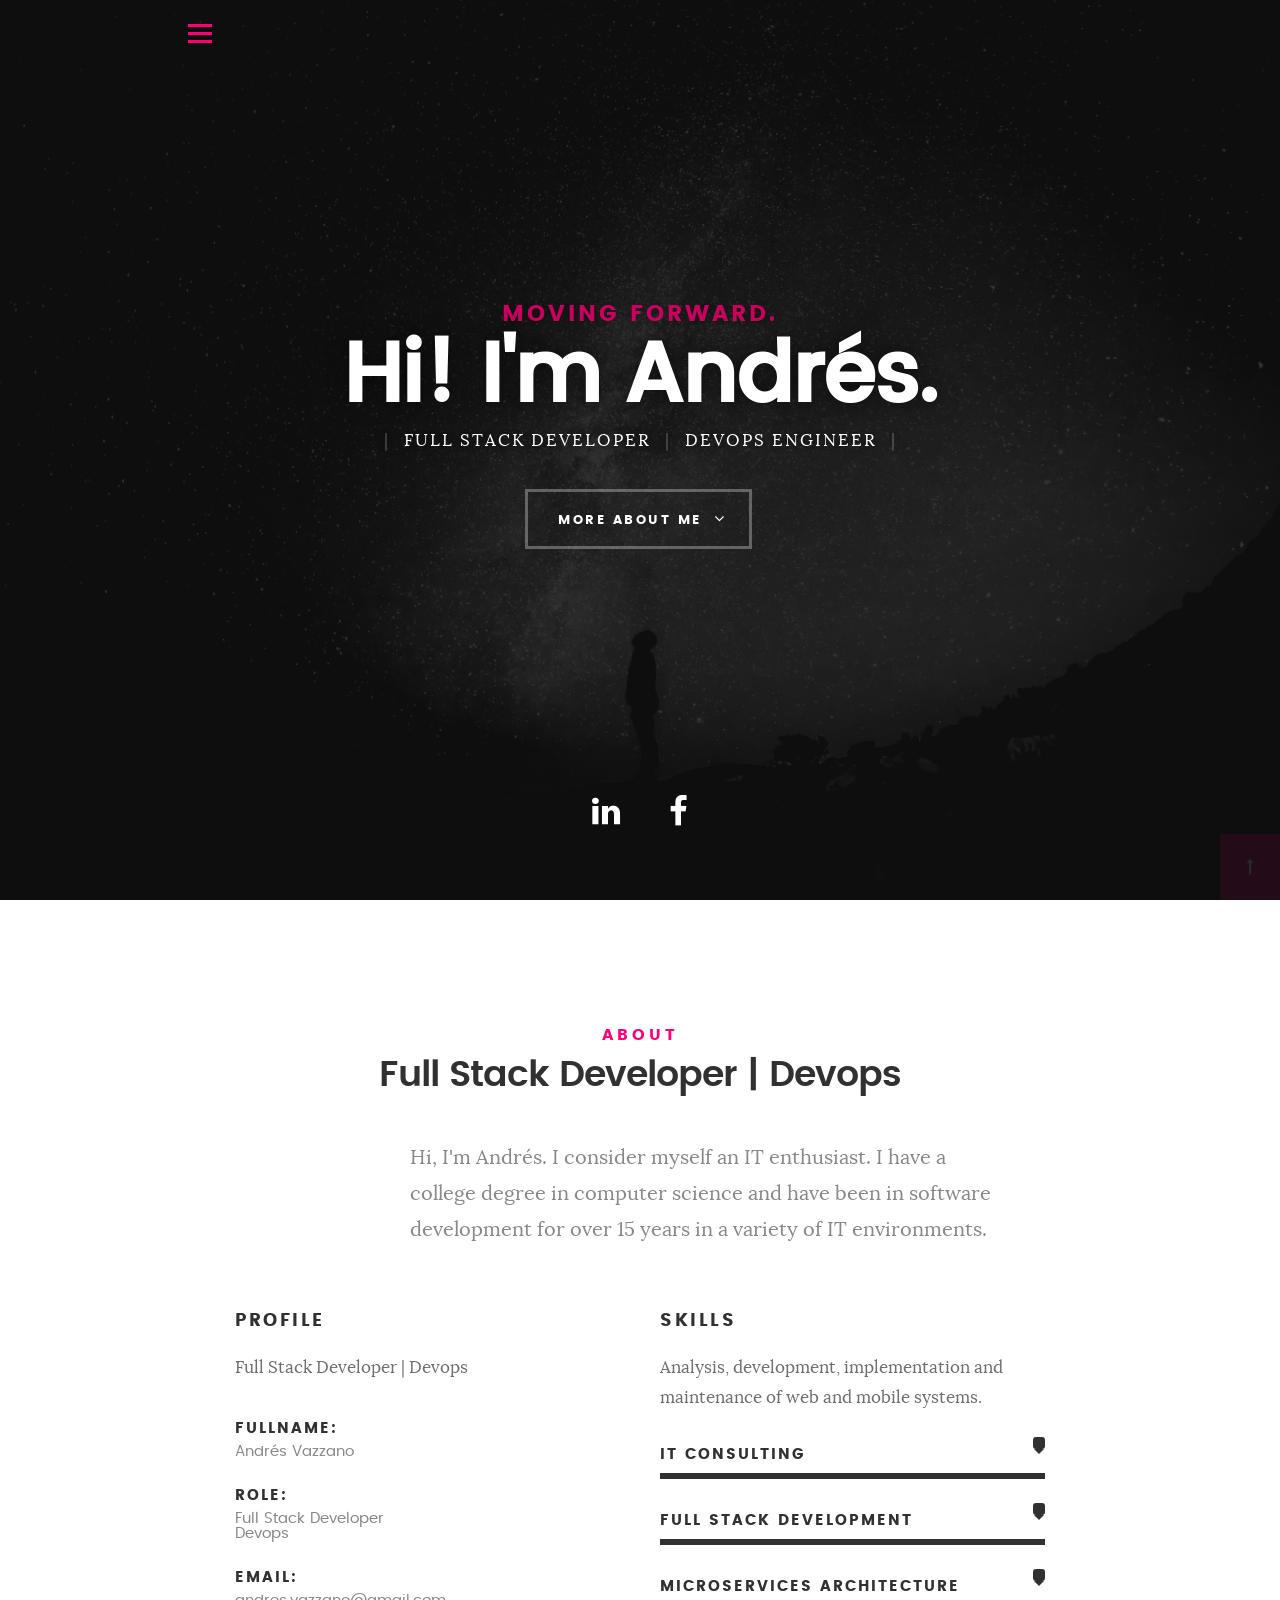
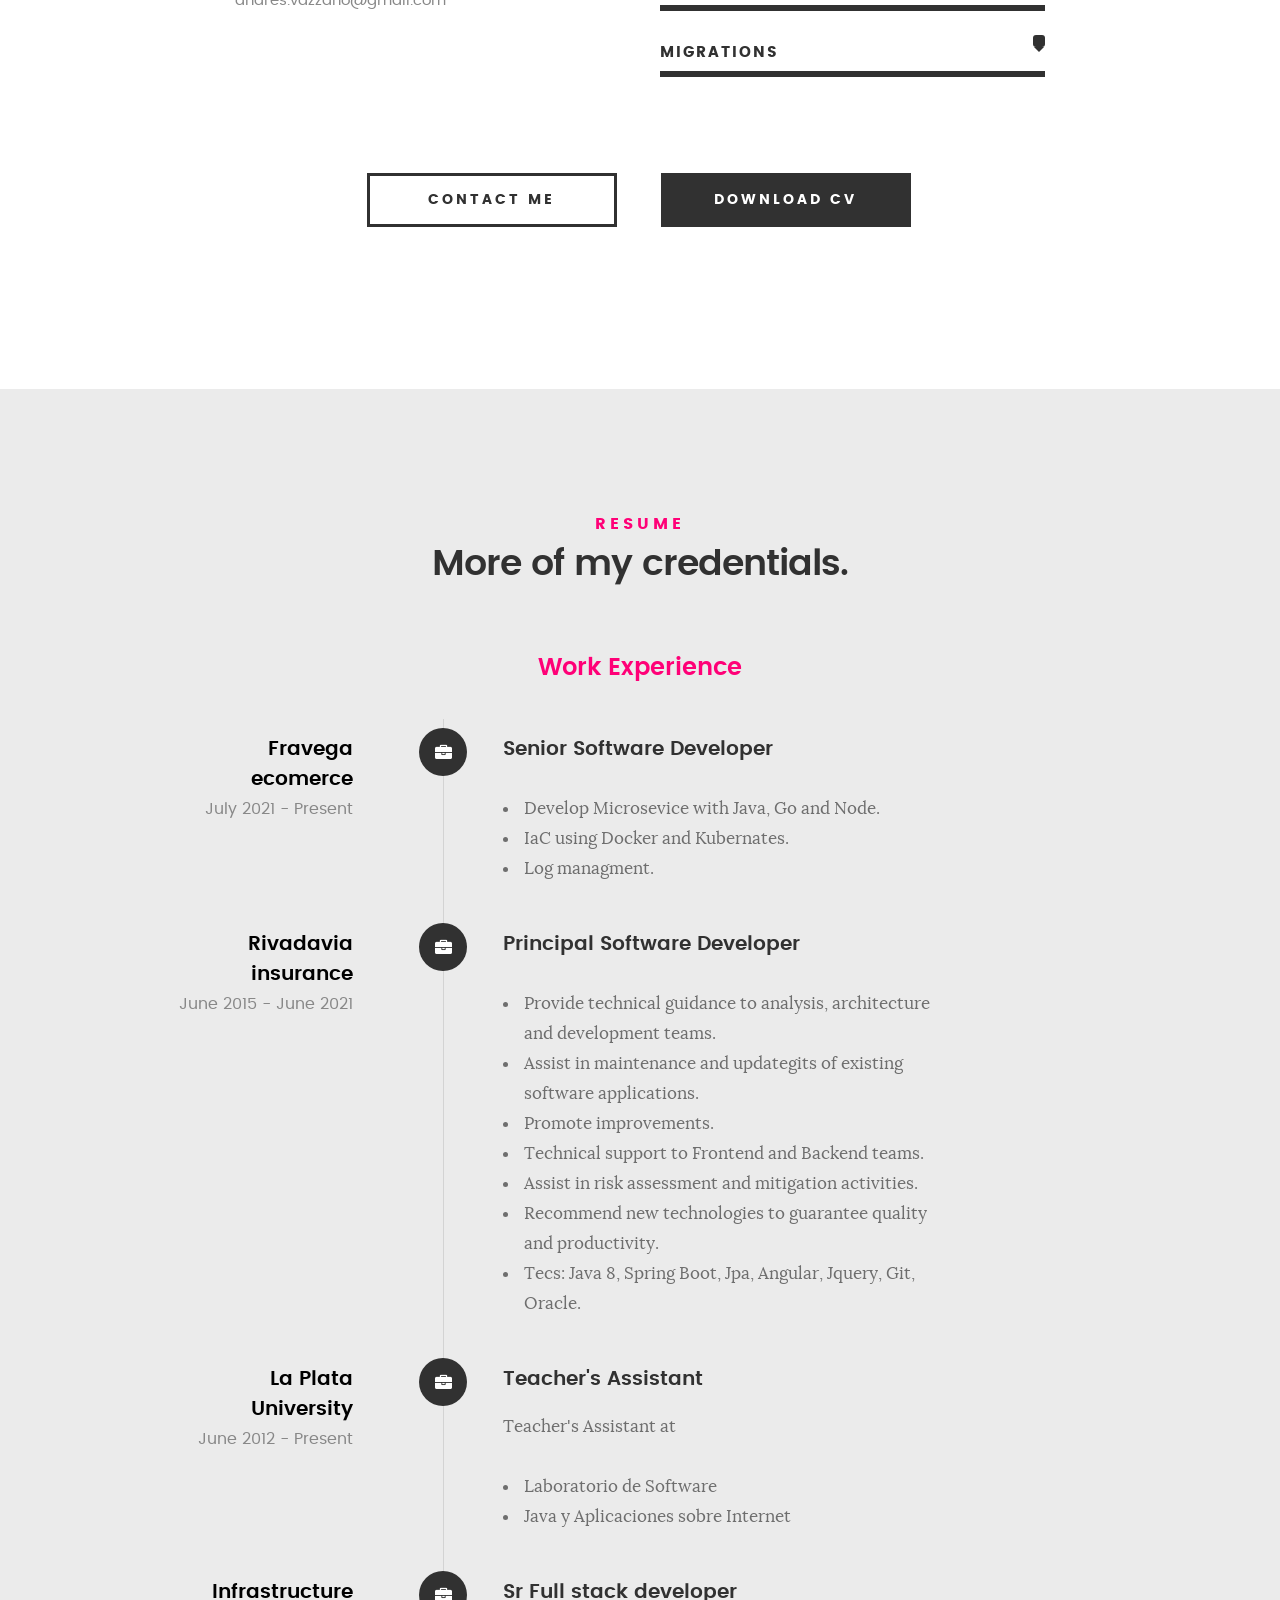
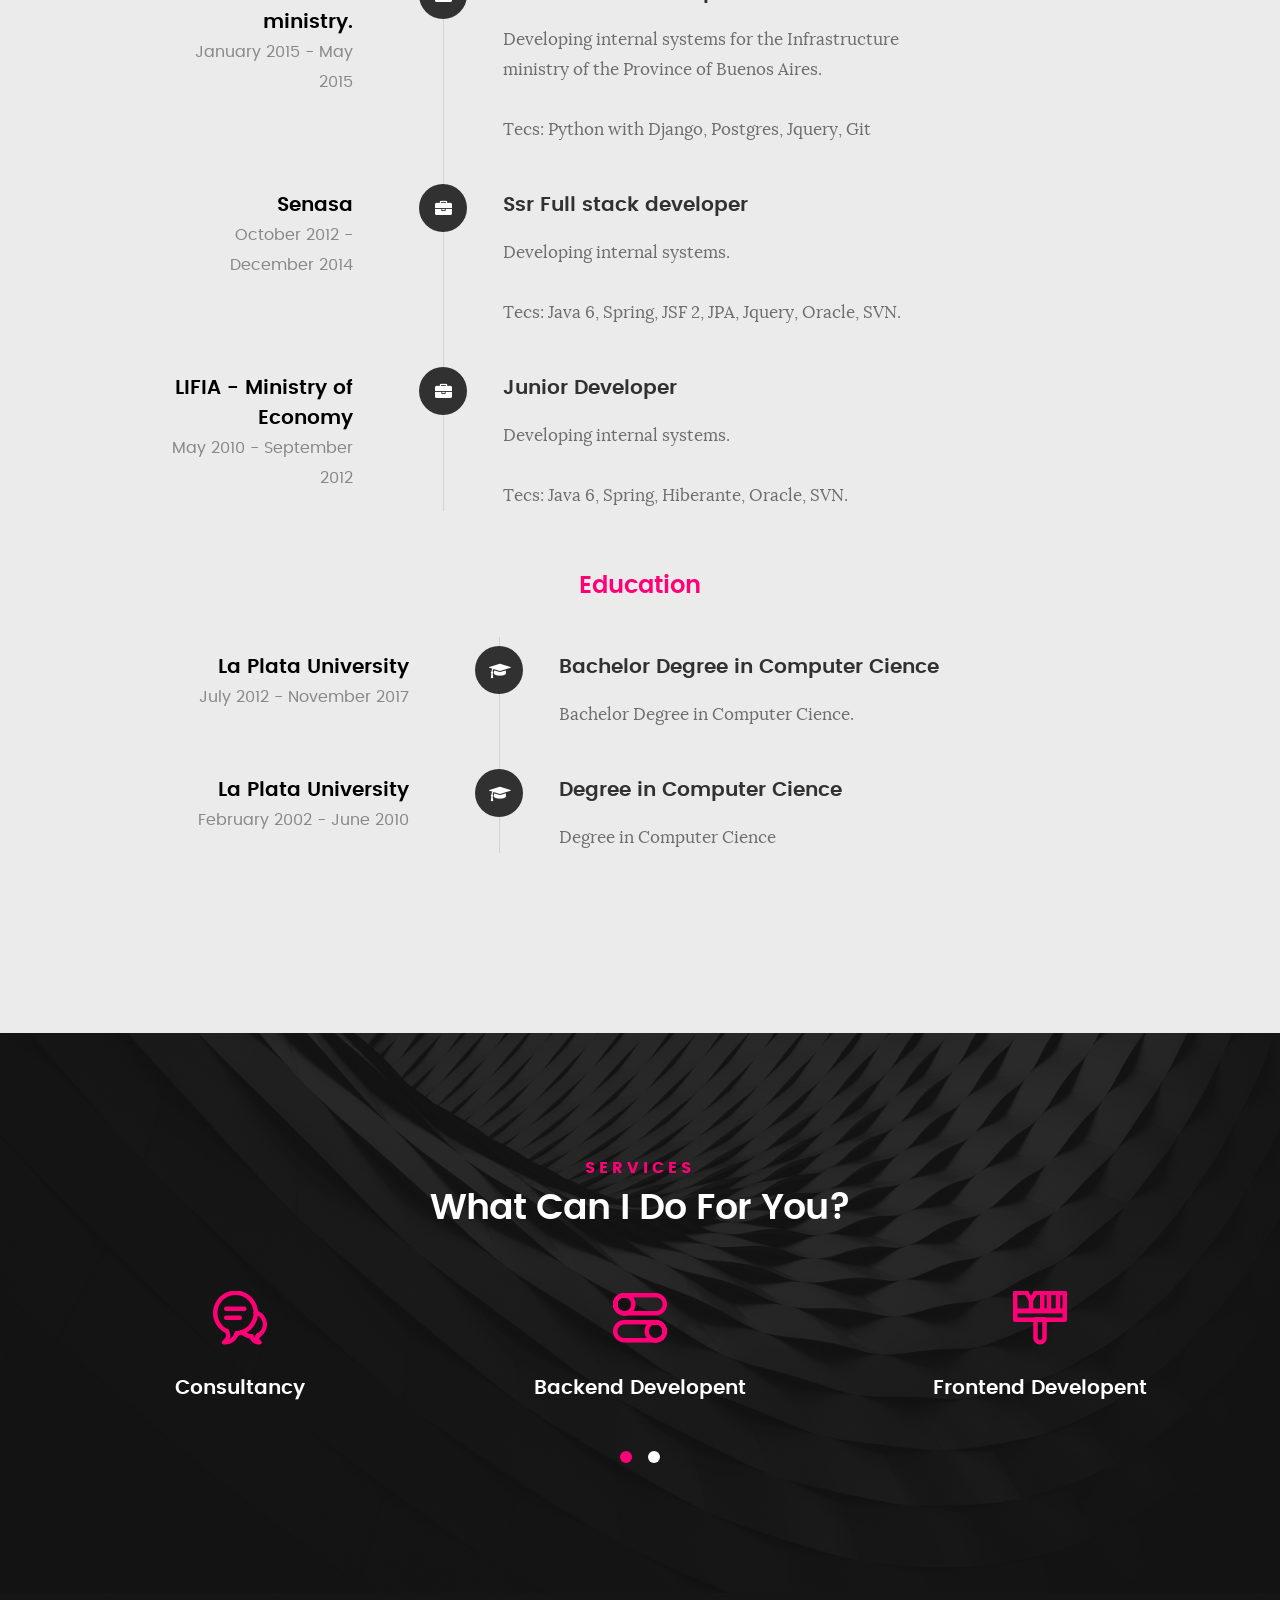
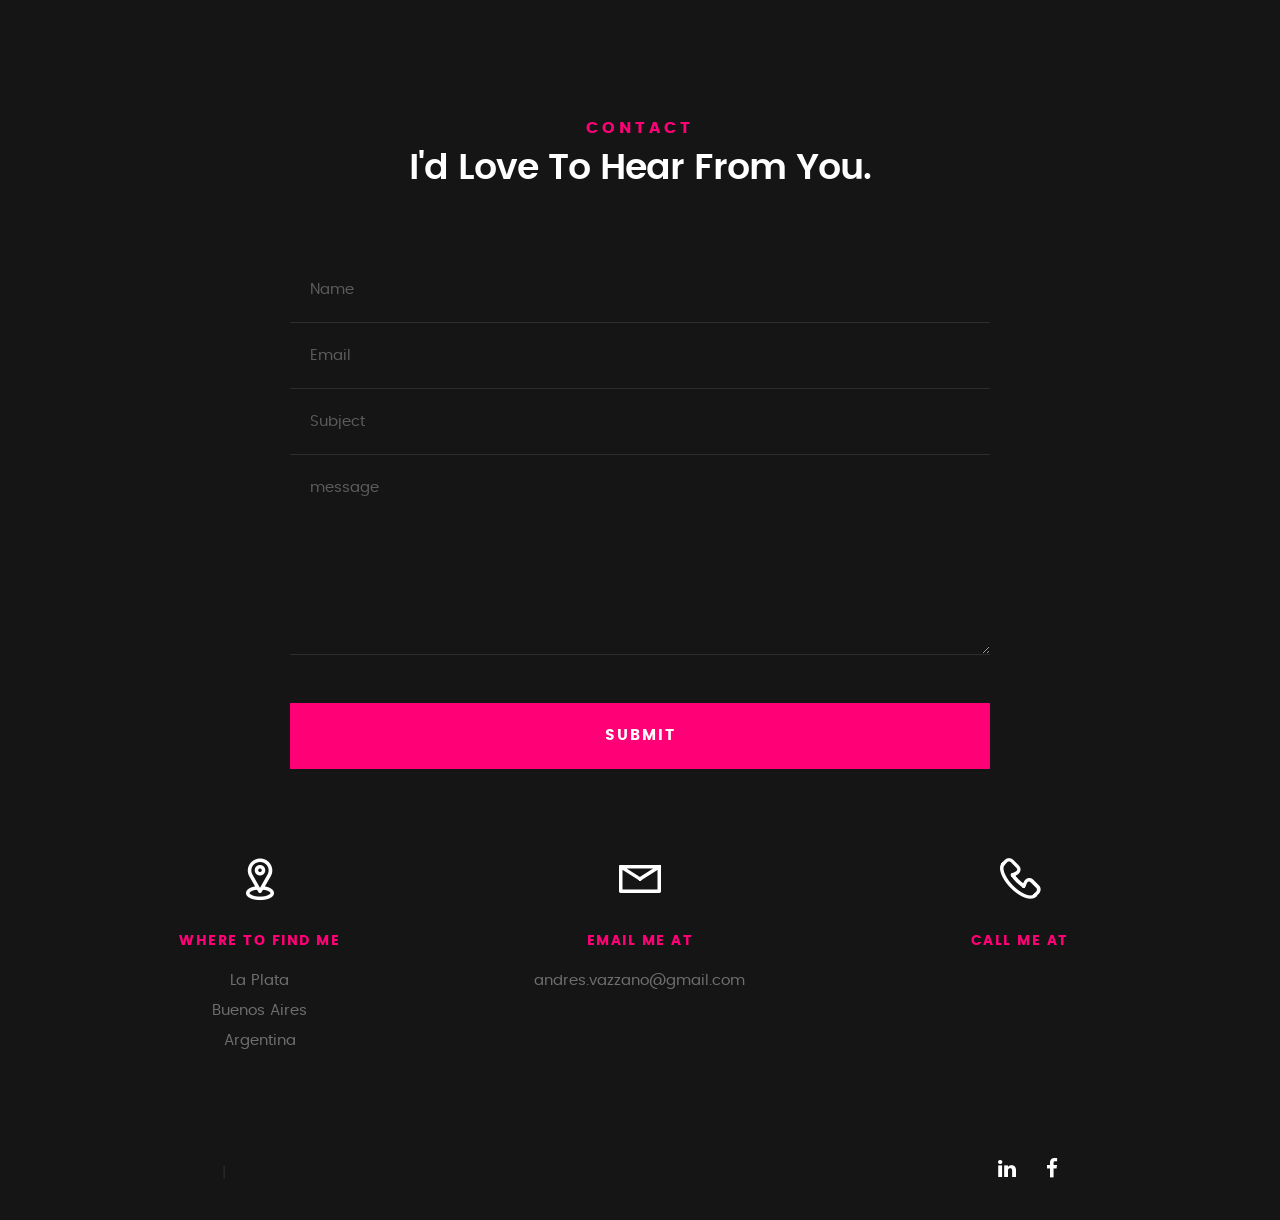
==== commit 83dfb084: "update" ====
--- a/index.html
+++ b/index.html
@@ -31,7 +31,7 @@
 
     <!-- favicons
 	================================================== -->
-    <link rel="icon" type="image/png" href="">
+    <!-- <link rel="icon" type="image/png" href=""> -->
 
 </head>
 
@@ -78,7 +78,7 @@
 
                 <div class="col-twelve">
 
-                    <h5>Moving foward.</h5>
+                    <h5>Moving forward.</h5>
                     <h1>Hi! I'm Andrés.</h1>
 
                     <p class="intro-position">
@@ -124,7 +124,7 @@
 
                     <!-- <img src="images/profile-pic.jpg" alt="Profile Picture"> -->
 
-                    <p class="lead">Hi, I'm Andrés. I consider myself an enthusiast of the IT world. I have a college degree in computer science and have been in software development for over 15 years in a variety of IT environments.</p>
+                    <p class="lead">Hi, I'm Andrés. I consider myself an IT enthusiast. I have a college degree in computer science and have been in software development for over 15 years in a variety of IT environments.</p>
                 </div>
 
             </div>
@@ -136,7 +136,7 @@
             <div class="col-six tab-full">
 
                 <h3>Profile</h3>
-                <p>Full Stack Developer ! Devops</p>
+                <p>Full Stack Developer | Devops</p>
 
                 <ul class="info-list">
                     <li>
@@ -145,12 +145,13 @@
                     </li>
                     <li>
                         <strong>Role:</strong>
-                        <span>IT Consultant</span>
+                        <span>Full Stack Developer</span>
+                        <span>Devops</span>
                     </li>
-                    <li>
-                        <strong>Website:</strong>
+                    <!-- <li>
+                        <strong>Linkedin:</strong>
                         <span>www.google.com</span>
-                    </li>
+                    </li> -->
                     <li>
                         <strong>Email:</strong>
                         <span>andres.vazzano@gmail.com</span>
@@ -250,7 +251,7 @@
                                 <ul>
                                     <li>Develop Microsevice with Java, Go and Node.</li>
                                     <li>IaC using Docker and Kubernates.</li>
-                                    <li>Log mangment.</li>
+                                    <li>Log managment.</li>
                                 </ul>
                             </p>
                         </div>
@@ -273,12 +274,12 @@
                             <p>
                                 <ul>
                                     <li>Provide technical guidance to analysis, architecture and development teams.</li>
-                                    <li>Assist in maintenance and updates of existing software applications.</li>
+                                    <li>Assist in maintenance and updategits of existing software applications.</li>
                                     <li>Promote improvements.</li>
-                                    <li>Technical support to the web and integration teams.</li>
+                                    <li>Technical support to Frontend and Backend teams.</li>
                                     <li>Assist in risk assessment and mitigation activities.</li>
                                     <li>Recommend new technologies to guarantee quality and productivity.</li>
-                                    <li>Tecs: Java 8, Spring Boot, Jpa, Angular, Jquery, Git, Oracle</li>
+                                    <li>Tecs: Java 8, Spring Boot, Jpa, Angular, Jquery, Git, Oracle.</li>
                                 </ul>
                             </p>
                         </div>
@@ -293,17 +294,17 @@
                         </div>
 
                         <div class="timeline-header">
-                            <h3><a href="https://www.info.unlp.edu.ar/" target="_blank">University of La Plata</a></h3>
+                            <h3><a href="https://www.info.unlp.edu.ar/" target="_blank">La Plata University</a></h3>
                             <p>June 2012 - Present</p>
                         </div>
 
                         <div class="timeline-content">
                             <h3>Teacher's Assistant</h3>
 
-                            <p>Teacher's Assistant at asignatures</p>
+                            <p>Teacher's Assistant at </p>
                             <ul>
-                                <li>Software Laboratory</li>
-                                <li>Java and Aplications over the Internet</li>
+                                <li>Laboratorio de Software</li>
+                                <li>Java y Aplicaciones sobre Internet</li>
                             </ul>
 
                         </div>
@@ -357,13 +358,11 @@
                     </div>
 
                     <div class="timeline-block">
-
                         <div class="timeline-ico">
                             <i class="fa fa-briefcase"></i>
                         </div>
-
                         <div class="timeline-header">
-                            <h3><a href="https://www.argentina.gob.ar/economia" target="_blank">LIFIA - Ministry of Economy</a></h3>
+                            <h3><a href="https://www.argentina.gob.ar/economia" target="_blank">LIFIA - Ministry of Economy </a></h3>
                             <p>May 2010 - September 2012</p>
                         </div>
 
@@ -405,12 +404,12 @@
                             <i class="fa fa-graduation-cap"></i>
                         </div>
                         <div class="timeline-header">
-                            <h3><a href="https://www.info.unlp.edu.ar/" target="_blank">University of La Plata</a></h3>
+                            <h3><a href="https://www.info.unlp.edu.ar/" target="_blank">La Plata University</a></h3>
                             <p>July 2012 - November 2017</p>
                         </div>
                         <div class="timeline-content">
-                            <h3>Bachelor Degree on Computer Cience</h3>
-                            <p>Bachelor Degree on Computer Cience.</p>
+                            <h3>Bachelor Degree in Computer Cience</h3>
+                            <p>Bachelor Degree in Computer Cience.</p>
                         </div>
                     </div>
                     <!-- /timeline-block -->
@@ -420,12 +419,12 @@
                             <i class="fa fa-graduation-cap"></i>
                         </div>
                         <div class="timeline-header">
-                            <h3><a href="https://www.info.unlp.edu.ar/" target="_blank">University of La Plata</a></h3>
+                            <h3><a href="https://www.info.unlp.edu.ar/" target="_blank">La Plata University</a></h3>
                             <p>February 2002 - June 2010</p>
                         </div>
                         <div class="timeline-content">
-                            <h3>Degree on Computer Cience</h3>
-                            <p>Degree on Computer Cience</p>
+                            <h3>Degree in Computer Cience</h3>
+                            <p>Degree in Computer Cience</p>
                         </div>
                     </div>
                 </div>
@@ -832,7 +831,7 @@
 
                     <div class="service-content">
 
-                        <h3>Trainning</h3>
+                        <h3>Training</h3>
 
                         <p class="desc">
                         </p>
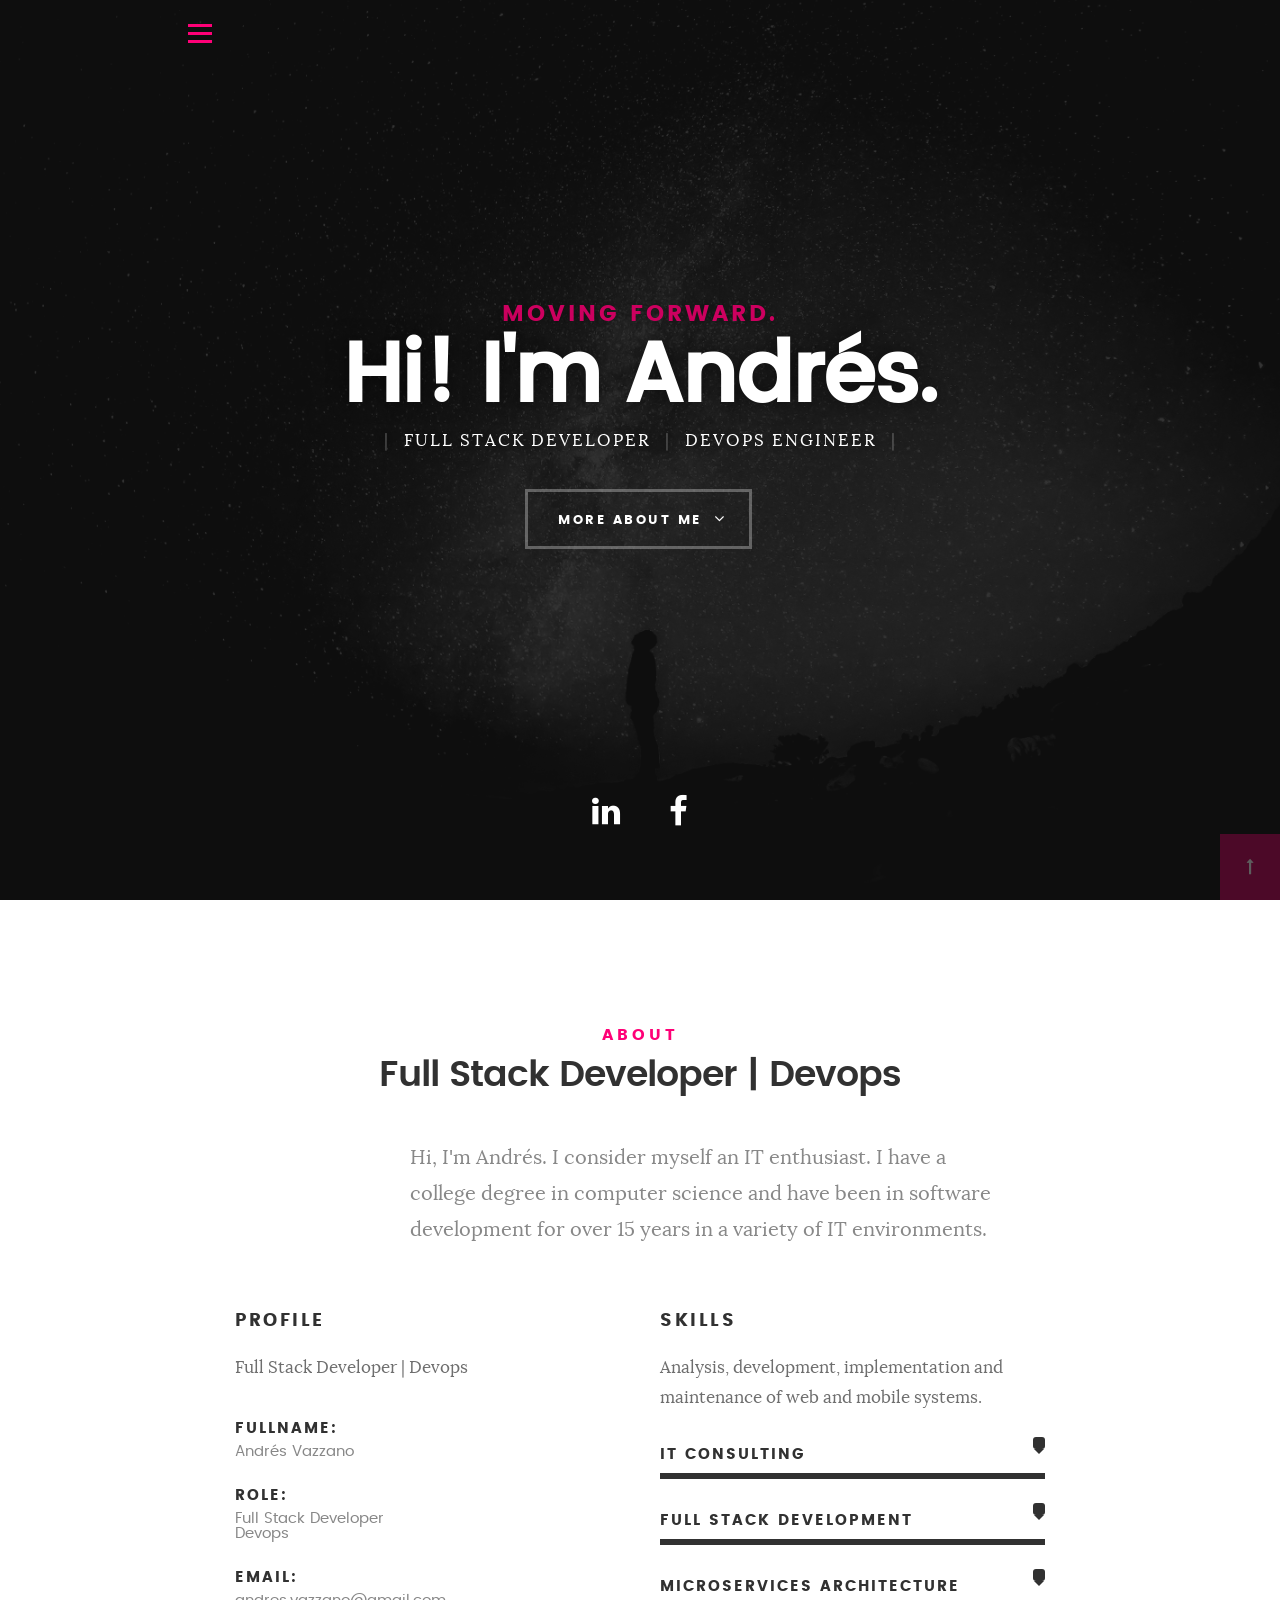
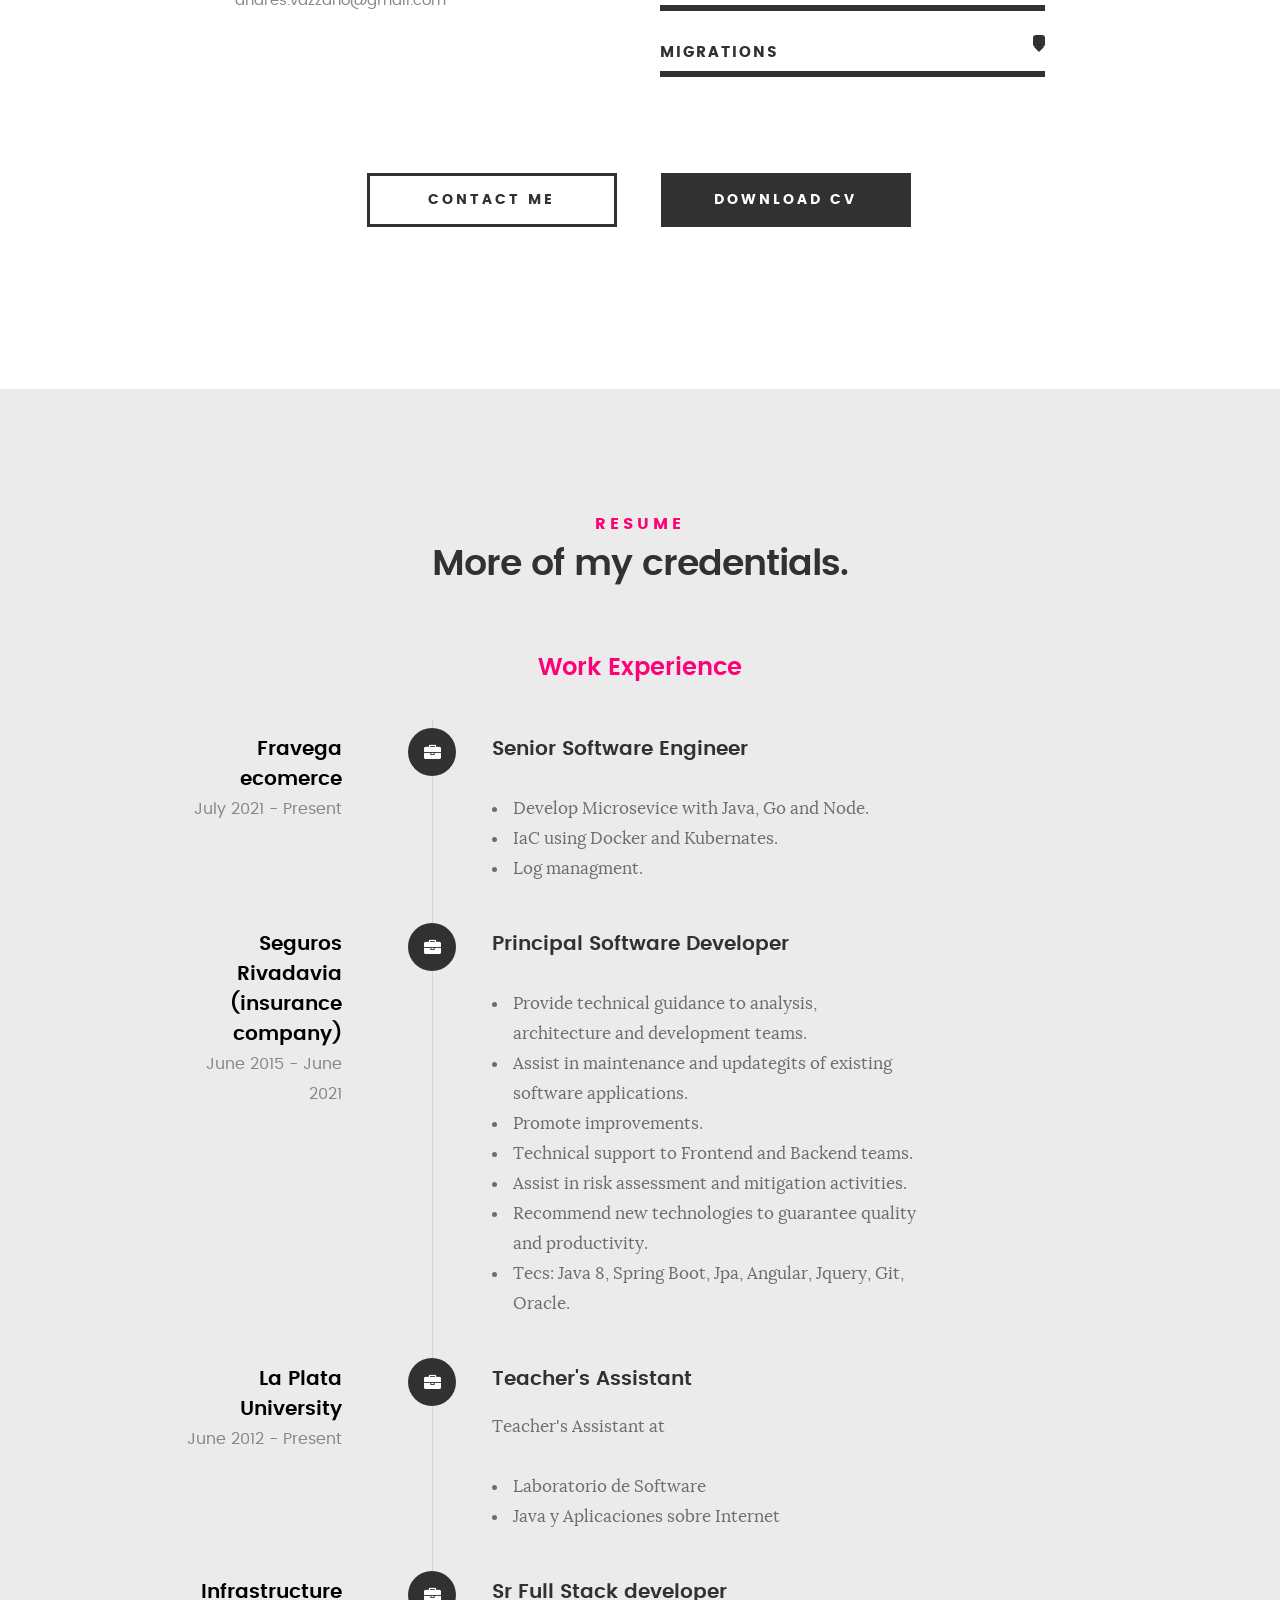
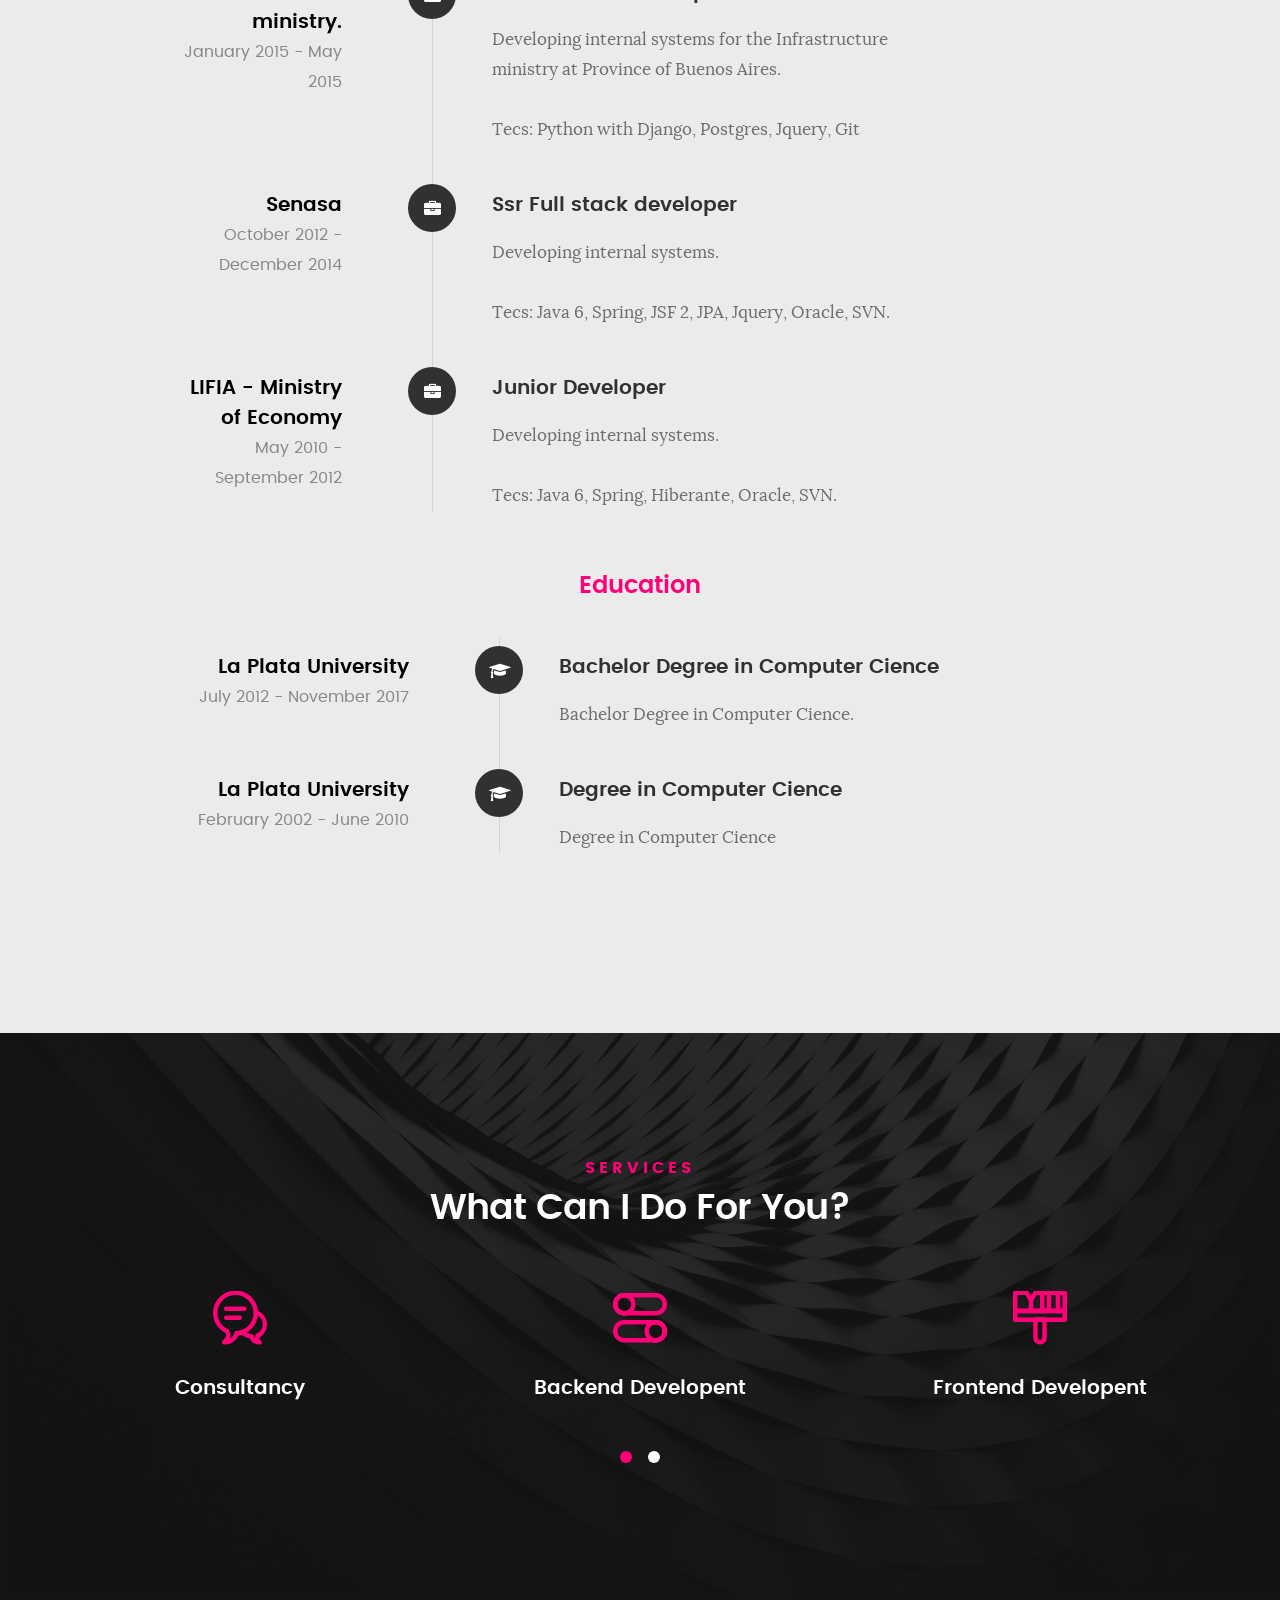
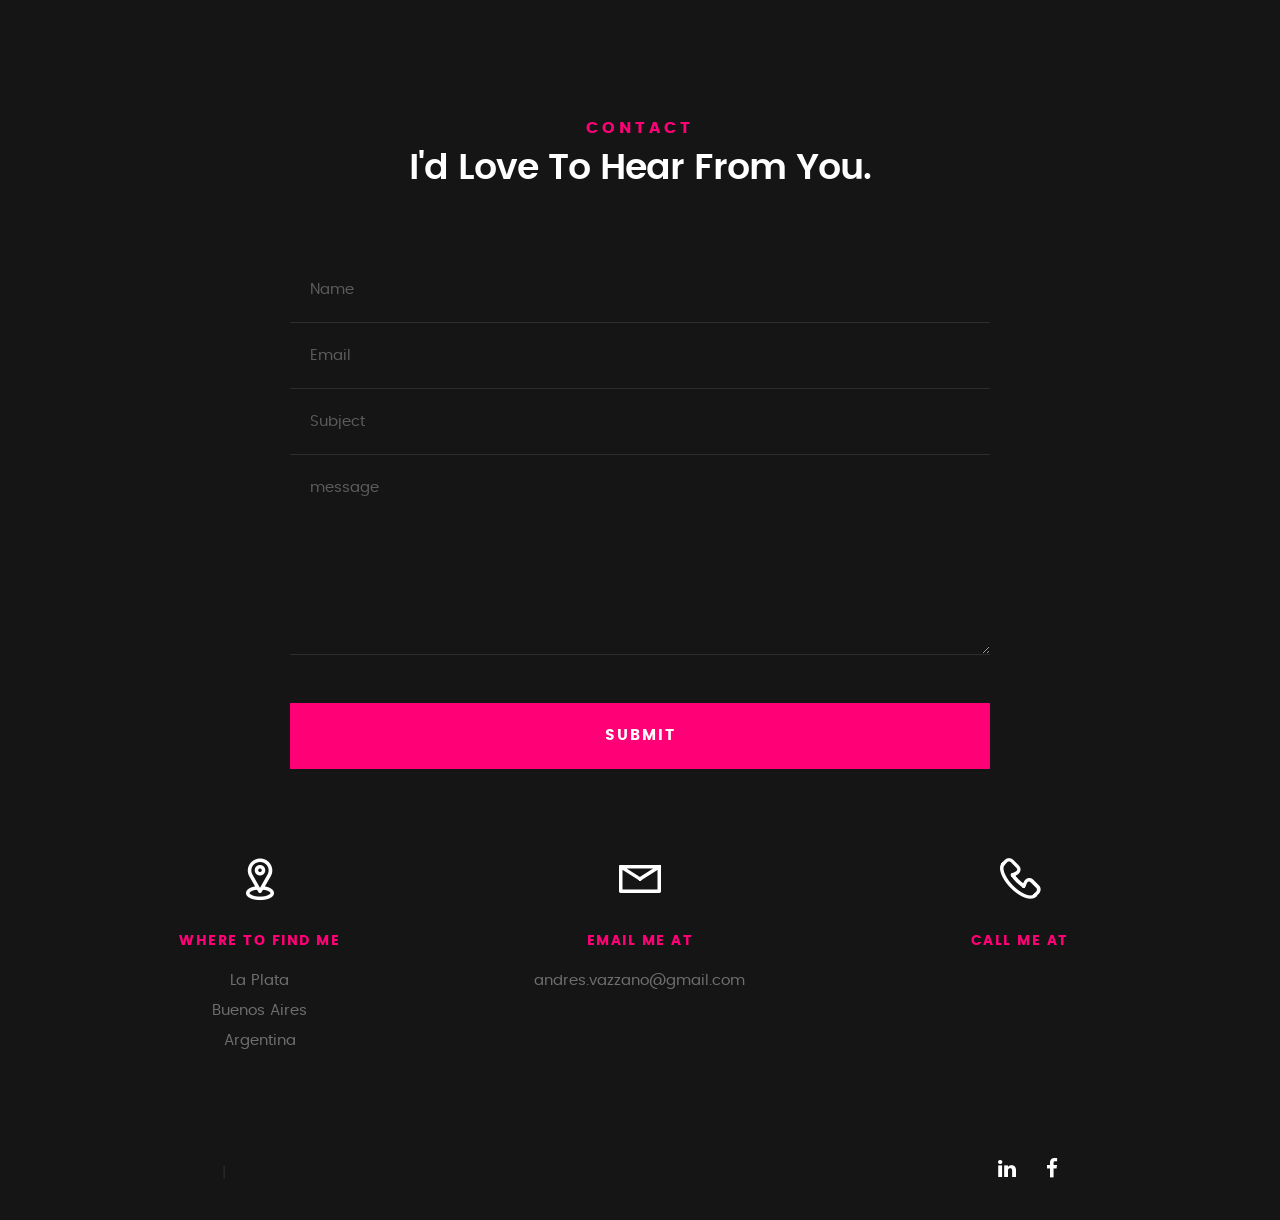
==== commit d880a996: "updates" ====
--- a/index.html
+++ b/index.html
@@ -246,7 +246,7 @@
                         </div>
 
                         <div class="timeline-content">
-                            <h3>Senior Software Developer</h3>
+                            <h3>Senior Software Engineer</h3>
                             <p>
                                 <ul>
                                     <li>Develop Microsevice with Java, Go and Node.</li>
@@ -265,7 +265,7 @@
                         </div>
 
                         <div class="timeline-header">
-                            <h3><a href="http://www.segurosrivadavia.com/" target="_blank">Rivadavia insurance</a></h3>
+                            <h3><a href="http://www.segurosrivadavia.com/" target="_blank">Seguros Rivadavia (insurance company)</a></h3>
                             <p>June 2015 - June 2021</p>
                         </div>
 
@@ -324,8 +324,8 @@
                         </div>
 
                         <div class="timeline-content">
-                            <h3>Sr Full stack developer</h3>
-                            <p>Developing internal systems for the Infrastructure ministry of the Province of Buenos Aires.</p>
+                            <h3>Sr Full Stack developer</h3>
+                            <p>Developing internal systems for the Infrastructure ministry at Province of Buenos Aires.</p>
                             <p>Tecs: Python with Django, Postgres, Jquery, Git</p>
                         </div>
 
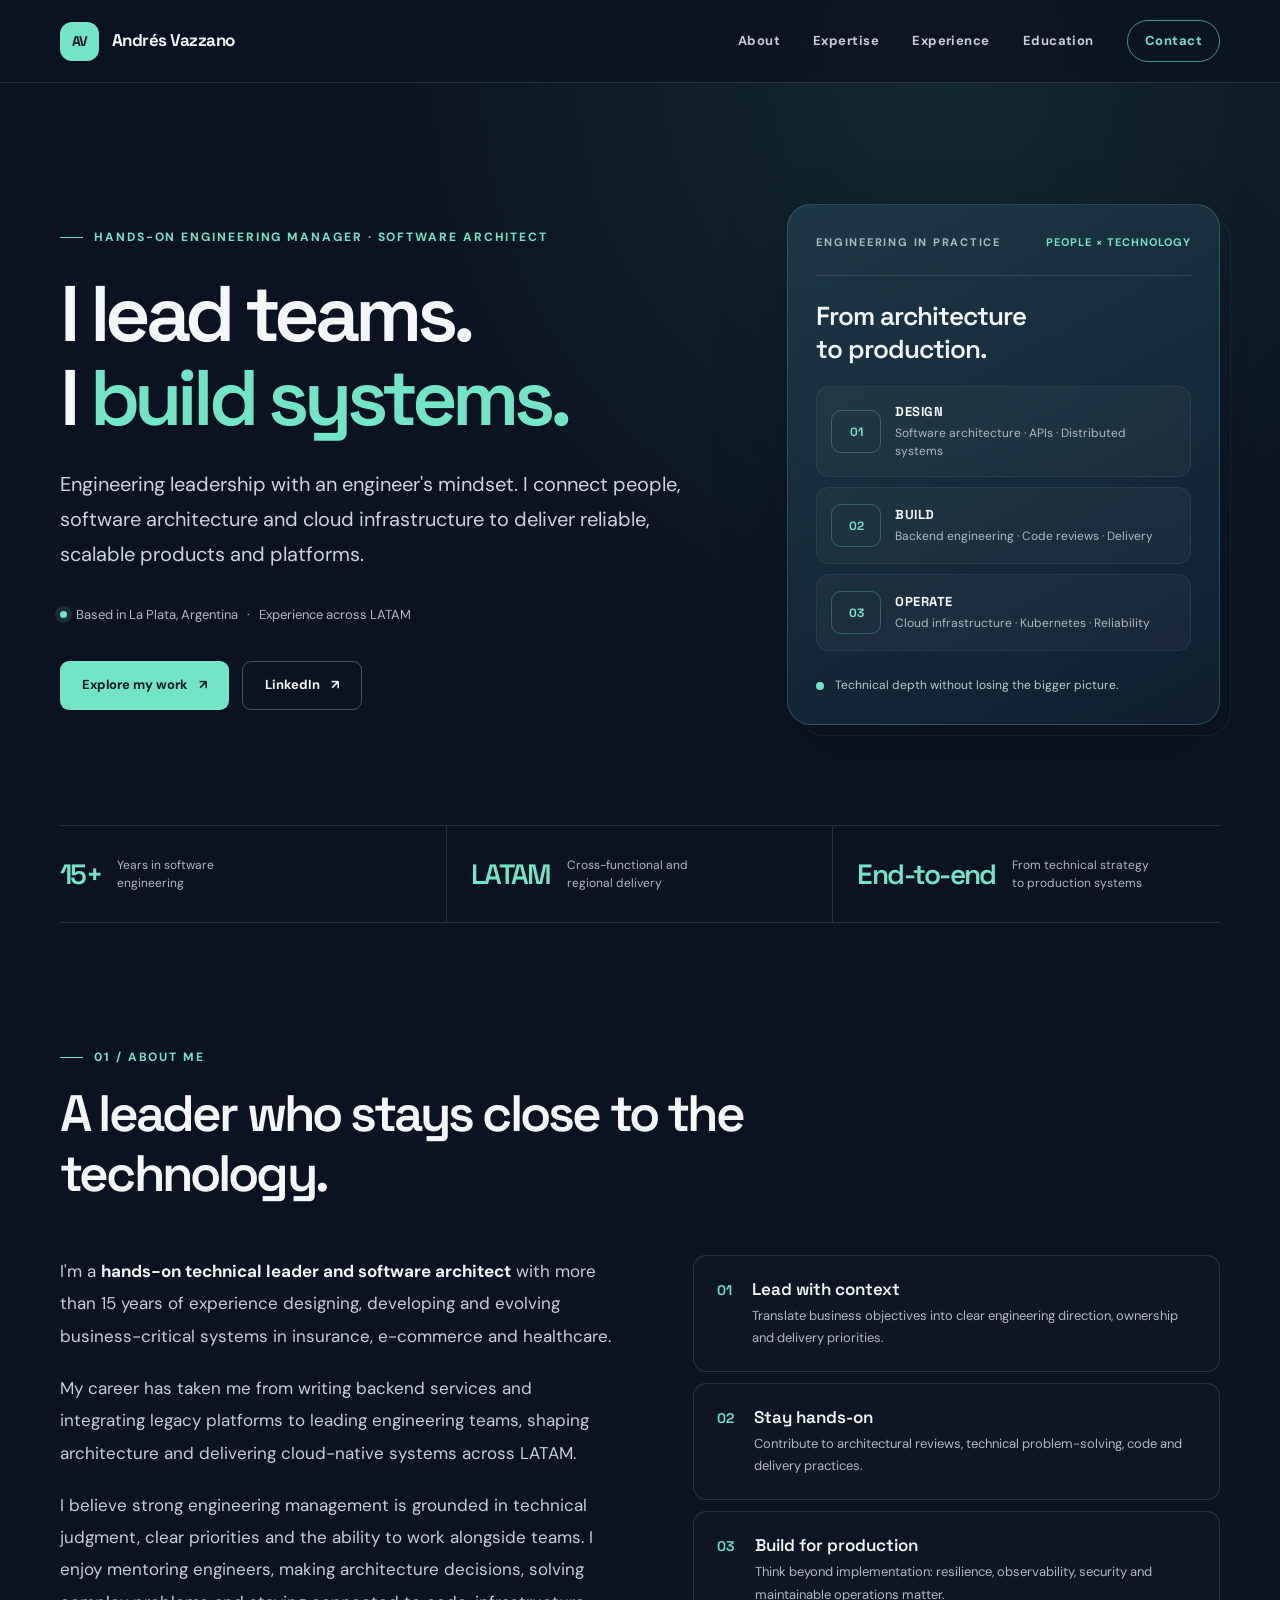
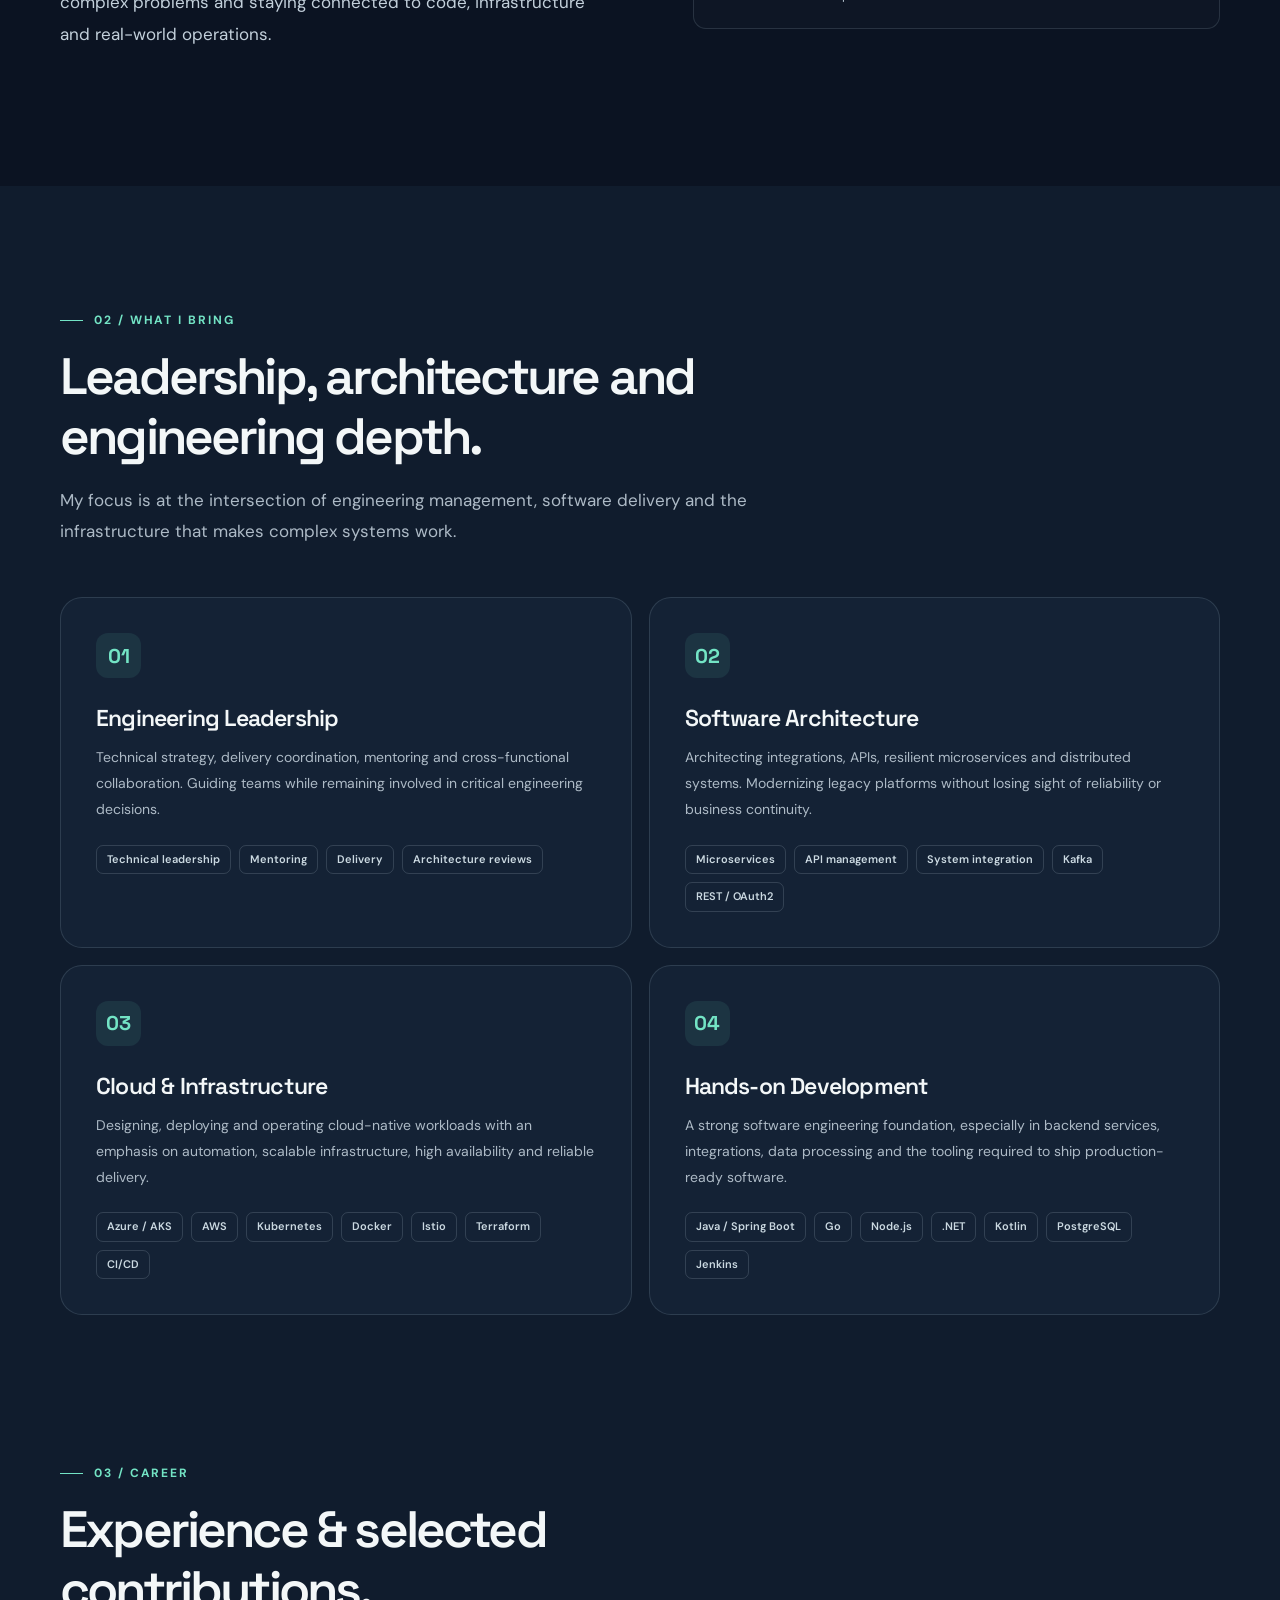
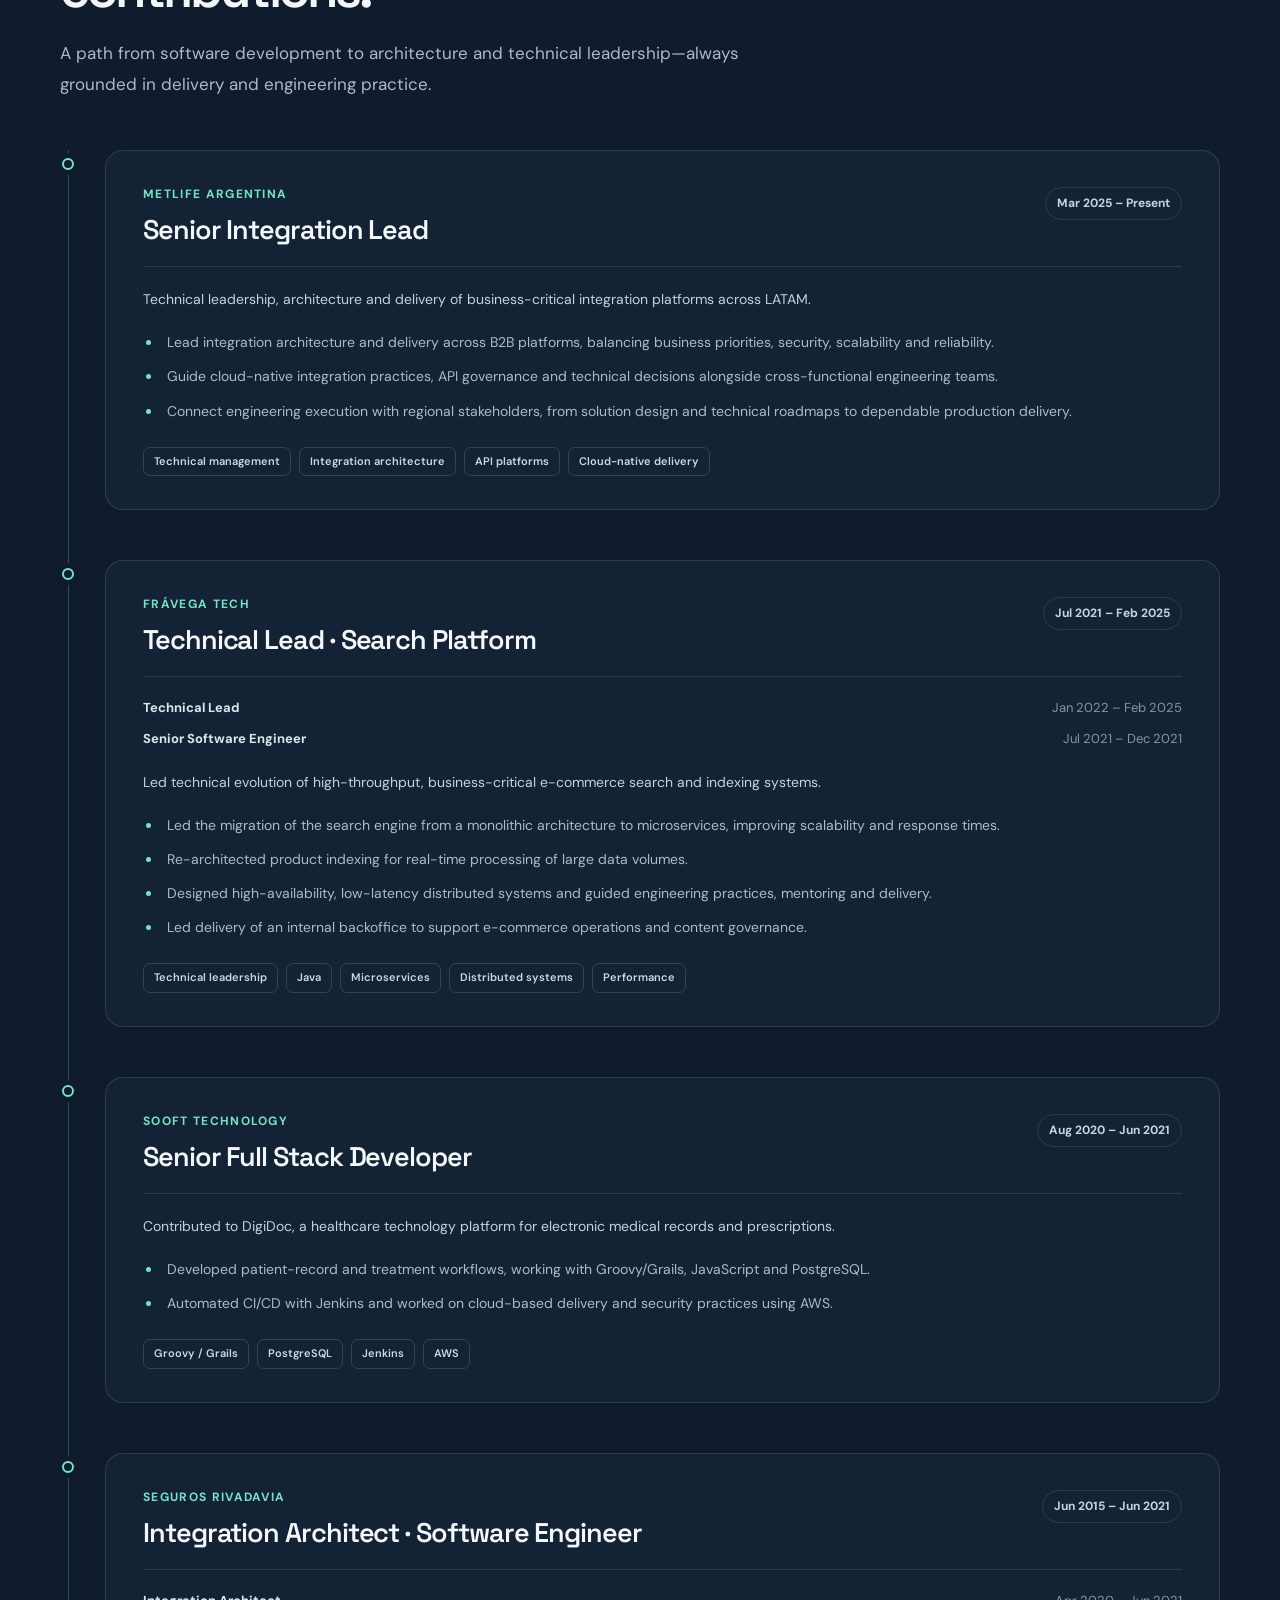
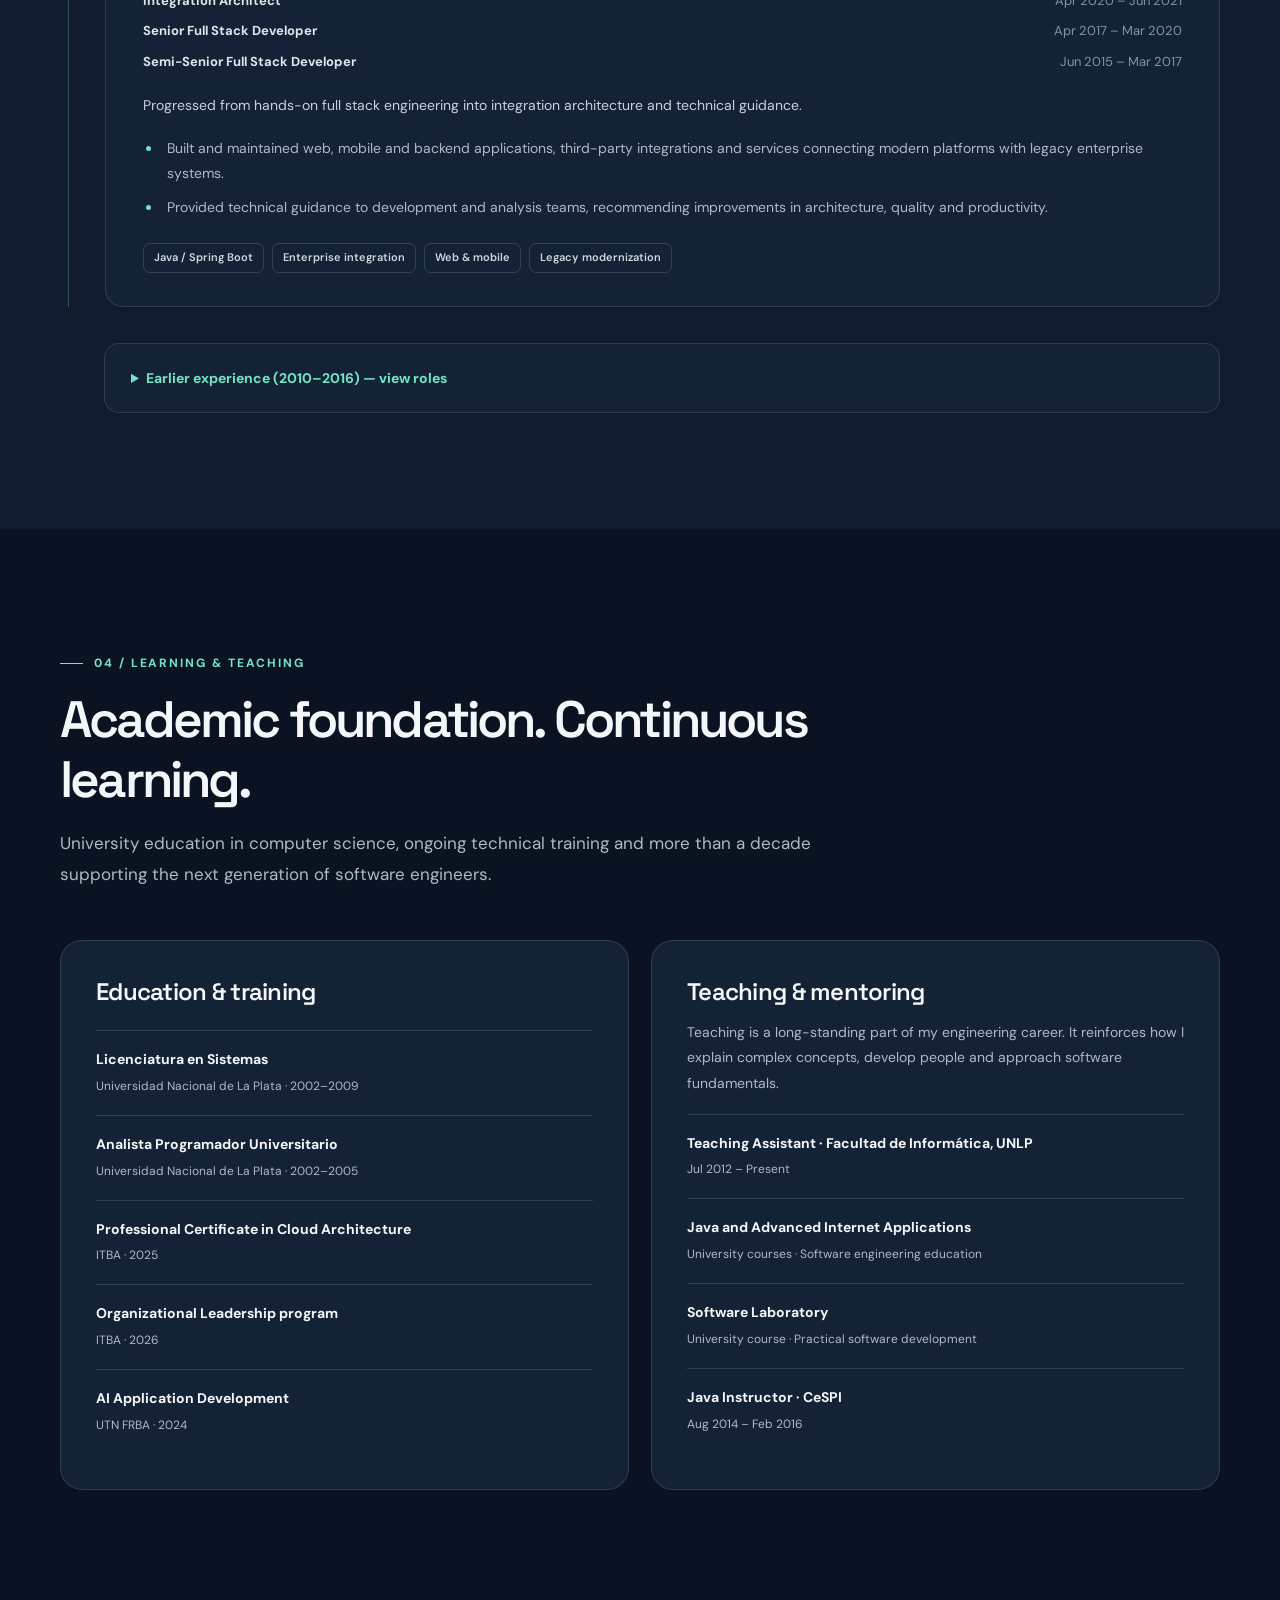
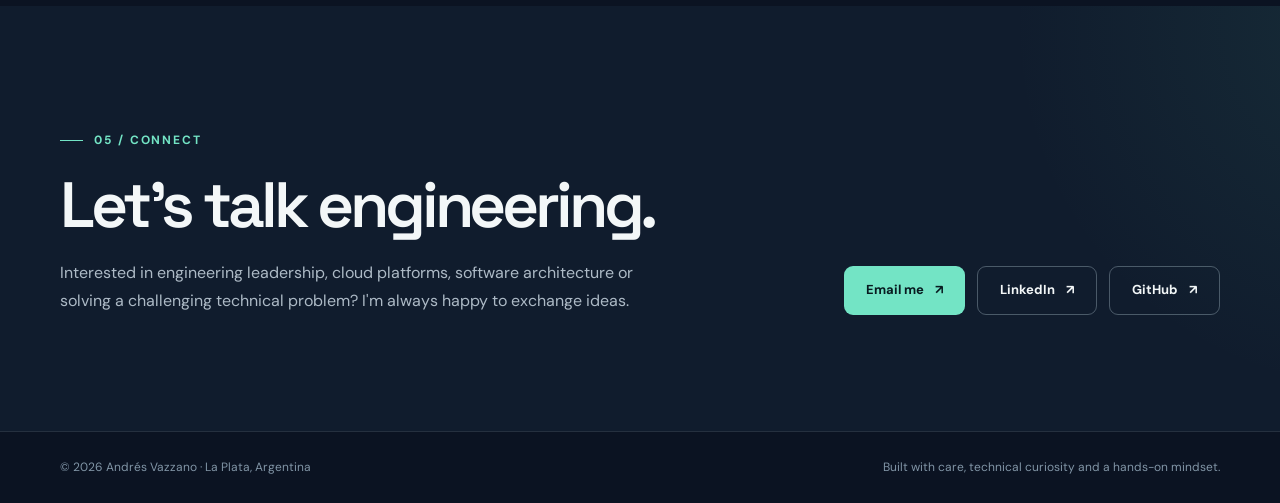
==== commit 4af3676d: "Refresh personal website for hands-on engineering leadership" ====
--- a/index.html
+++ b/index.html
@@ -1,1153 +1,462 @@
-<!DOCTYPE html>
-<!--[if IE 8 ]><html class="no-js oldie ie8" lang="en"> <![endif]-->
-<!--[if IE 9 ]><html class="no-js oldie ie9" lang="en"> <![endif]-->
-<!--[if (gte IE 9)|!(IE)]><!-->
-<html class="no-js" lang="en">
-<!--<![endif]-->
-
+<!doctype html>
+<html lang="en">
 <head>
-
-    <!--- basic page needs
-   ================================================== -->
-    <meta charset="utf-8">
-    <title>Profile</title>
-    <meta name="description" content="">
-    <meta name="author" content="">
-
-    <!-- mobile specific metas
-   ================================================== -->
-    <meta name="viewport" content="width=device-width, initial-scale=1, maximum-scale=1">
-
-    <!-- CSS
-   ================================================== -->
-    <link rel="stylesheet" href="css/base.css">
-    <link rel="stylesheet" href="css/main.css">
-    <link rel="stylesheet" href="css/vendor.css">
-
-    <!-- script
-   ================================================== -->
-    <script src="js/modernizr.js"></script>
-    <script src="js/pace.min.js"></script>
-
-    <!-- favicons
-	================================================== -->
-    <!-- <link rel="icon" type="image/png" href=""> -->
-
+  <meta charset="utf-8">
+  <meta name="viewport" content="width=device-width, initial-scale=1">
+  <meta name="theme-color" content="#0b1322">
+  <meta name="author" content="Andrés Vazzano">
+  <meta name="description" content="Andrés Vazzano is a hands-on engineering leader and software architect with 15+ years of experience in software development, cloud infrastructure, integration platforms and technical leadership.">
+  <meta property="og:type" content="website">
+  <meta property="og:title" content="Andrés Vazzano | Hands-on Engineering Manager">
+  <meta property="og:description" content="Engineering leadership with an engineer's mindset. Software architecture, cloud infrastructure, API platforms and hands-on development.">
+  <meta property="og:url" content="https://avazzano.github.io/profile/">
+  <meta name="color-scheme" content="dark">
+  <link rel="canonical" href="https://avazzano.github.io/profile/">
+  <link rel="icon" href="data:image/svg+xml,%3Csvg xmlns='http://www.w3.org/2000/svg' viewBox='0 0 64 64'%3E%3Crect width='64' height='64' rx='16' fill='%230e2033'/%3E%3Ctext x='50%25' y='55%25' text-anchor='middle' dominant-baseline='middle' fill='%2367e8c6' font-family='Arial,sans-serif' font-weight='700' font-size='27'%3EAV%3C/text%3E%3C/svg%3E">
+  <title>Andrés Vazzano | Hands-on Engineering Manager &amp; Software Architect</title>
+  <link rel="preconnect" href="https://fonts.googleapis.com">
+  <link rel="preconnect" href="https://fonts.gstatic.com" crossorigin>
+  <link href="https://fonts.googleapis.com/css2?family=DM+Sans:wght@400;500;600;700&family=Space+Grotesk:wght@400;500;600;700&display=swap" rel="stylesheet">
+  <style>
+    :root{
+      --bg:#0b1322;--bg-alt:#101c2d;--surface:#142235;--surface-2:#19293d;
+      --ink:#f3f7f8;--muted:#adbac6;--faint:#8195a6;--line:rgba(190,216,228,.15);
+      --accent:#73e4c5;--accent-bright:#a3ffe4;--accent-dark:#0b6659;
+      --max:1160px;--radius:22px
+    }
+    *,*::before,*::after{box-sizing:border-box}
+    html{scroll-behavior:smooth;scroll-padding-top:94px}
+    body{margin:0;background:var(--bg);color:var(--ink);font-family:"DM Sans",Arial,sans-serif;font-size:16px;line-height:1.75;-webkit-font-smoothing:antialiased}
+    body::before{content:"";position:absolute;top:0;right:0;z-index:-1;width:75vw;height:730px;background:radial-gradient(ellipse at 65% 10%,rgba(53,144,135,.17),transparent 63%);pointer-events:none}
+    a{color:inherit;text-decoration:none}
+    a:focus-visible,button:focus-visible,summary:focus-visible{outline:3px solid var(--accent);outline-offset:4px;border-radius:5px}
+    button{font:inherit}
+    ::selection{background:var(--accent);color:var(--bg)}
+    .container{width:min(var(--max),calc(100% - 48px));margin:auto}
+    .skip-link{position:absolute;left:16px;top:-70px;background:var(--accent);color:var(--bg);padding:10px 18px;z-index:100}
+    .skip-link:focus{top:12px}
+    .site-header{position:sticky;top:0;z-index:40;background:rgba(11,19,34,.86);border-bottom:1px solid var(--line);backdrop-filter:blur(18px);-webkit-backdrop-filter:blur(18px)}
+    .header-inner{min-height:82px;display:flex;align-items:center;justify-content:space-between;gap:28px}
+    .brand{display:flex;align-items:center;gap:13px;font-family:"Space Grotesk",sans-serif;font-size:17px;font-weight:700;letter-spacing:-.03em;white-space:nowrap}
+    .brand-mark{width:39px;height:39px;border-radius:12px;display:grid;place-items:center;background:var(--accent);color:var(--bg);font-size:14px;letter-spacing:-.06em}
+    .nav{display:flex;align-items:center;gap:33px}
+    .nav a{font-size:13px;font-weight:700;letter-spacing:.035em;color:#c4d0da;transition:color .2s}
+    .nav a:hover,.nav a:focus-visible{color:var(--accent)}
+    .nav .nav-contact{padding:9px 17px;border:1px solid rgba(115,228,197,.6);border-radius:999px;color:var(--accent)}
+    .menu-button{display:none;background:transparent;border:1px solid var(--line);color:var(--ink);border-radius:11px;padding:8px 13px;cursor:pointer;font-weight:700}
+    .eyebrow{display:inline-flex;align-items:center;gap:11px;color:var(--accent);font-size:12px;font-weight:700;letter-spacing:.16em;text-transform:uppercase}
+    .eyebrow::before{content:"";width:23px;height:1px;background:var(--accent)}
+    .hero{position:relative;padding:121px 0 100px;overflow:hidden}
+    .hero-grid{display:grid;grid-template-columns:minmax(0,1.28fr) minmax(320px,.85fr);align-items:center;gap:76px}
+    .hero h1{font-family:"Space Grotesk",sans-serif;font-size:clamp(48px,6.15vw,84px);line-height:1.07;letter-spacing:-.066em;font-weight:600;margin:24px 0 26px;max-width:780px}
+    .hero h1 em{font-style:normal;color:var(--accent)}
+    .hero-lead{font-size:clamp(17px,1.65vw,20px);color:#cad5df;line-height:1.75;max-width:690px;margin:0 0 32px}
+    .hero-meta{display:flex;align-items:center;gap:9px;color:var(--muted);font-size:13px;margin:0 0 35px}
+    .hero-meta .dot{background:var(--accent);border-radius:50%;height:7px;width:7px;box-shadow:0 0 0 5px rgba(115,228,197,.12)}
+    .actions{display:flex;flex-wrap:wrap;gap:13px}
+    .btn{display:inline-flex;align-items:center;justify-content:center;gap:11px;min-height:48px;padding:12px 22px;border-radius:9px;font-size:13px;font-weight:700;transition:transform .2s,background .2s,border-color .2s}
+    .btn:hover{transform:translateY(-2px)}
+    .btn-primary{background:var(--accent);color:#081b20}
+    .btn-primary:hover{background:var(--accent-bright)}
+    .btn-outline{border:1px solid rgba(210,230,241,.3);color:var(--ink)}
+    .btn-outline:hover{border-color:var(--accent)}
+    .engineering-panel{position:relative;border:1px solid rgba(115,228,197,.22);border-radius:24px;padding:28px;background:linear-gradient(152deg,rgba(30,58,73,.93),rgba(15,31,49,.98));box-shadow:0 30px 75px rgba(0,0,0,.2)}
+    .engineering-panel::after{content:"";position:absolute;inset:11px -12px -12px 11px;border:1px solid rgba(115,228,197,.09);border-radius:24px;z-index:-1}
+    .panel-head{display:flex;justify-content:space-between;align-items:center;gap:12px;color:var(--muted);font-size:11px;font-weight:700;text-transform:uppercase;letter-spacing:.16em;padding-bottom:23px;border-bottom:1px solid var(--line)}
+    .panel-head span:last-child{color:var(--accent);letter-spacing:.09em}
+    .panel-title{font:600 26px/1.25 "Space Grotesk",sans-serif;letter-spacing:-.04em;margin:24px 0 21px}
+    .system-row{display:grid;grid-template-columns:50px 1fr;align-items:center;gap:14px;margin-top:10px;padding:16px 14px;border-radius:13px;background:rgba(255,255,255,.035);border:1px solid rgba(255,255,255,.065)}
+    .system-index{display:grid;place-items:center;border:1px solid rgba(115,228,197,.3);color:var(--accent);border-radius:10px;height:43px;font:700 12px "Space Grotesk",sans-serif}
+    .system-row strong{display:block;font:700 13px "Space Grotesk",sans-serif;letter-spacing:.035em}
+    .system-row small{display:block;color:var(--muted);font-size:12px;line-height:1.5;margin-top:4px}
+    .panel-foot{display:flex;align-items:center;gap:11px;margin-top:24px;color:#b9cece;font-size:12px}
+    .panel-foot::before{content:"";width:8px;height:8px;background:var(--accent);border-radius:50%}
+    .stat-strip{display:grid;grid-template-columns:repeat(3,1fr);border-top:1px solid var(--line);border-bottom:1px solid var(--line)}
+    .stat{padding:30px 24px;display:flex;gap:16px;align-items:center}
+    .stat:first-child{padding-left:0}
+    .stat:not(:last-child){border-right:1px solid var(--line)}
+    .stat b{font:600 28px/1 "Space Grotesk",sans-serif;letter-spacing:-.055em;color:var(--accent);white-space:nowrap}
+    .stat span{color:var(--muted);font-size:12px;line-height:1.5}
+    .section{padding:116px 0}
+    .section-alt{background:var(--bg-alt)}
+    .section-head{max-width:760px;margin-bottom:51px}
+    .section-head h2{font:600 clamp(34px,4vw,54px)/1.17 "Space Grotesk",sans-serif;letter-spacing:-.055em;margin:16px 0 18px}
+    .section-head p{font-size:17px;color:var(--muted);margin:0;line-height:1.8}
+    .about-grid{display:grid;grid-template-columns:1.05fr 1fr;gap:80px;align-items:start}
+    .about-copy p{font-size:17px;line-height:1.9;color:#c3d0db;margin:0 0 20px}
+    .about-copy p strong{color:var(--ink)}
+    .principles{display:grid;gap:11px}
+    .principle{border:1px solid var(--line);border-radius:13px;padding:22px 23px;display:flex;align-items:start;gap:20px;background:rgba(255,255,255,.015)}
+    .principle-number{font:600 14px "Space Grotesk",sans-serif;color:var(--accent);margin-top:3px}
+    .principle h3{margin:0 0 5px;font:600 17px "Space Grotesk",sans-serif}
+    .principle p{color:var(--muted);font-size:13px;line-height:1.7;margin:0}
+    .expertise-grid{display:grid;grid-template-columns:repeat(2,minmax(0,1fr));gap:17px}
+    .expertise-card{padding:35px;background:var(--surface);border:1px solid var(--line);border-radius:var(--radius);transition:transform .2s,border-color .2s}
+    .expertise-card:hover{transform:translateY(-4px);border-color:rgba(115,228,197,.38)}
+    .card-symbol{width:45px;height:45px;display:grid;place-items:center;border-radius:12px;background:rgba(115,228,197,.09);color:var(--accent);font:700 20px "Space Grotesk",sans-serif;margin-bottom:25px}
+    .expertise-card h3{font:600 23px "Space Grotesk",sans-serif;letter-spacing:-.035em;margin:0 0 12px}
+    .expertise-card p{font-size:14px;color:var(--muted);line-height:1.85;margin:0 0 22px}
+    .tags{display:flex;flex-wrap:wrap;gap:8px}
+    .tag{display:inline-block;padding:6px 10px;border:1px solid rgba(201,218,228,.17);border-radius:7px;color:#cbd9e1;font-size:11px;font-weight:600;line-height:1.4}
+    .timeline{border-left:1px solid rgba(115,228,197,.27);margin-left:8px}
+    .job{position:relative;margin-left:36px;padding:0 0 50px}
+    .job::before{content:"";position:absolute;width:12px;height:12px;border-radius:50%;left:-43px;top:8px;background:var(--bg-alt);border:2px solid var(--accent);box-shadow:0 0 0 5px var(--bg-alt)}
+    .job:last-child{padding-bottom:0}
+    .job-card{border:1px solid var(--line);border-radius:18px;background:var(--surface);padding:33px 37px}
+    .job-head{display:flex;justify-content:space-between;align-items:start;gap:22px;padding-bottom:19px;border-bottom:1px solid var(--line);margin-bottom:20px}
+    .job-company{color:var(--accent);font-size:12px;font-weight:700;letter-spacing:.11em;text-transform:uppercase;margin:0 0 7px}
+    .job h3{font:600 clamp(21px,2.3vw,27px)/1.3 "Space Grotesk",sans-serif;letter-spacing:-.04em;margin:0}
+    .job-date{font-size:12px;font-weight:700;white-space:nowrap;color:#c6d4de;border:1px solid var(--line);border-radius:99px;padding:5px 11px;margin-top:3px}
+    .job-summary{color:#c6d2db;margin:0 0 17px;font-size:14px;line-height:1.85}
+    .job ul{margin:0 0 23px;padding:0 0 0 19px}
+    .job li{padding-left:5px;margin-bottom:9px;color:var(--muted);font-size:14px;line-height:1.8}
+    .job li::marker{color:var(--accent)}
+    .roles{display:grid;gap:8px;margin-bottom:19px;color:#dce7ec;font-size:13px}
+    .roles div{display:flex;flex-wrap:wrap;gap:7px;justify-content:space-between}
+    .roles strong{font-weight:700}
+    .roles span{color:var(--faint)}
+    .early{margin:36px 0 0 44px;border:1px solid var(--line);border-radius:15px;background:var(--surface);padding:0 26px}
+    .early summary{cursor:pointer;padding:22px 0;color:var(--accent);font-weight:700;font-size:14px}
+    .early summary::marker{color:var(--accent)}
+    .early-content{border-top:1px solid var(--line);padding:12px 0 25px;display:grid;grid-template-columns:1fr 1fr;gap:18px 34px}
+    .early-item h4{font:600 16px "Space Grotesk",sans-serif;margin:14px 0 5px}
+    .early-item span{color:var(--accent);font-size:12px;display:block}
+    .early-item p{color:var(--muted);font-size:13px;margin:8px 0 0}
+    .learning-grid{display:grid;grid-template-columns:1fr 1fr;gap:22px}
+    .learning-card{background:var(--surface);border:1px solid var(--line);padding:35px;border-radius:var(--radius)}
+    .learning-card h3{font:600 24px "Space Grotesk",sans-serif;margin:0 0 23px;letter-spacing:-.03em}
+    .learning-item{padding:18px 0;border-top:1px solid var(--line)}
+    .learning-item strong{display:block;font-size:14px;line-height:1.55}
+    .learning-item span{display:block;color:var(--muted);font-size:12px;margin-top:5px}
+    .learning-intro{color:var(--muted);font-size:14px;margin:-10px 0 18px;line-height:1.8}
+    .contact-section{position:relative;overflow:hidden}
+    .contact-section::after{position:absolute;content:"";pointer-events:none;width:800px;height:800px;border-radius:100%;right:-500px;top:-380px;background:radial-gradient(circle,rgba(80,180,147,.1),transparent 65%)}
+    .contact-grid{display:flex;align-items:end;justify-content:space-between;gap:40px}
+    .contact-grid h2{font:600 clamp(40px,5vw,66px)/1.13 "Space Grotesk",sans-serif;letter-spacing:-.065em;margin:18px 0}
+    .contact-grid p{color:var(--muted);font-size:16px;max-width:610px;margin:0}
+    .contact-links{display:flex;gap:12px;flex-wrap:wrap;justify-content:flex-end}
+    .footer{border-top:1px solid var(--line);padding:25px 0;color:var(--faint);font-size:12px}
+    .footer-inner{display:flex;justify-content:space-between;gap:22px;flex-wrap:wrap}
+    .footer a:hover{color:var(--accent)}
+    @media (max-width:950px){
+      .hero{padding:90px 0 78px}
+      .hero-grid{grid-template-columns:1fr;gap:45px}
+      .engineering-panel{max-width:620px}
+      .about-grid{gap:35px}
+      .nav{gap:17px}
+      .nav a{font-size:12px}
+    }
+    @media (max-width:680px){
+      html{scroll-padding-top:70px}
+      .container{width:min(var(--max),calc(100% - 36px))}
+      .header-inner{min-height:70px}
+      .brand{font-size:15px}
+      .menu-button{display:inline-flex}
+      .nav{display:none;position:absolute;left:0;right:0;top:69px;padding:18px 24px 24px;background:var(--bg);border-bottom:1px solid var(--line);box-shadow:0 20px 28px rgba(0,0,0,.22);flex-direction:column;align-items:stretch;gap:15px}
+      .nav.open{display:flex}
+      .nav a{font-size:14px;padding:3px 0}
+      .nav .nav-contact{text-align:center;padding:9px}
+      .hero{padding:77px 0 65px}
+      .hero h1{font-size:clamp(43px,11vw,64px)}
+      .hero-lead{font-size:16px}
+      .engineering-panel{padding:22px}
+      .stat-strip{grid-template-columns:1fr}
+      .stat{padding:19px 0!important}
+      .stat:not(:last-child){border-right:0;border-bottom:1px solid var(--line)}
+      .stat b{min-width:93px}
+      .section{padding:80px 0}
+      .section-head{margin-bottom:34px}
+      .about-grid,.expertise-grid,.learning-grid,.early-content{grid-template-columns:1fr}
+      .expertise-card,.learning-card{padding:26px}
+      .job{margin-left:22px;padding-bottom:25px}
+      .job::before{left:-29px}
+      .job-card{padding:23px}
+      .job-head{flex-direction:column;gap:10px}
+      .job-date{margin-top:0}
+      .roles div{display:block}
+      .roles span{display:block;margin-top:2px}
+      .early{margin-left:29px;padding:0 19px}
+      .contact-grid{align-items:start;flex-direction:column}
+      .contact-links{justify-content:start}
+    }
+    @media (prefers-reduced-motion:reduce){html{scroll-behavior:auto}*,*::before,*::after{transition:none!important;animation:none!important}}
+  </style>
+  <script type="application/ld+json">
+  {
+    "@context":"https://schema.org",
+    "@type":"Person",
+    "name":"Andrés Vazzano",
+    "jobTitle":"Senior Integration Lead",
+    "description":"Hands-on engineering leader and software architect specializing in cloud infrastructure, software development and technical leadership.",
+    "url":"https://avazzano.github.io/profile/",
+    "sameAs":["https://www.linkedin.com/in/andres-vazzano/","https://github.com/avazzano"],
+    "alumniOf":{"@type":"CollegeOrUniversity","name":"Universidad Nacional de La Plata"},
+    "homeLocation":{"@type":"Place","name":"La Plata, Buenos Aires, Argentina"}
+  }
+  </script>
 </head>
-
-<body id="top">
-
-    <!-- header 
-   ================================================== -->
-    <header>
-        <div class="row">
-
-            <div class="top-bar">
-                <a class="menu-toggle" href="#"><span>Menu</span></a>
-                <!--  <div class="logo">
-                    <a href="index.html"></a>
-                </div>
-            -->
-                <nav id="main-nav-wrap">
-                    <ul class="main-navigation">
-                        <li class="current"><a class="smoothscroll" href="#intro" title="">Home</a></li>
-                        <li><a class="smoothscroll" href="#about" title="">About</a></li>
-                        <li><a class="smoothscroll" href="#resume" title="">Resume</a></li>
-                        <!--  <li><a class="smoothscroll" href="#portfolio" title="">Portfolio</a></li> -->
-                        <li><a class="smoothscroll" href="#services" title="">Services</a></li>
-                        <li><a class="smoothscroll" href="#contact" title="">Contact</a></li>
-                        <!-- <li><a href="styles.html" title="">Style Demo</a></li> -->
-                    </ul>
-                </nav>
+<body>
+  <a class="skip-link" href="#main">Skip to content</a>
+  <header class="site-header">
+    <div class="container header-inner">
+      <a class="brand" href="#home" aria-label="Andrés Vazzano, home"><span class="brand-mark">AV</span><span>Andrés Vazzano</span></a>
+      <button class="menu-button" id="menu-button" type="button" aria-controls="site-nav" aria-expanded="false">Menu ☰</button>
+      <nav class="nav" id="site-nav" aria-label="Main navigation">
+        <a href="#about">About</a>
+        <a href="#expertise">Expertise</a>
+        <a href="#experience">Experience</a>
+        <a href="#education">Education</a>
+        <a class="nav-contact" href="#contact">Contact</a>
+      </nav>
+    </div>
+  </header>
+
+  <main id="main">
+    <section id="home" class="hero" aria-labelledby="hero-heading">
+      <div class="container hero-grid">
+        <div>
+          <span class="eyebrow">Hands-on Engineering Manager · Software Architect</span>
+          <h1 id="hero-heading">I lead teams.<br>I <em>build systems.</em></h1>
+          <p class="hero-lead">Engineering leadership with an engineer's mindset. I connect people, software architecture and cloud infrastructure to deliver reliable, scalable products and platforms.</p>
+          <p class="hero-meta"><span class="dot" aria-hidden="true"></span>Based in La Plata, Argentina <span aria-hidden="true">·</span> Experience across LATAM</p>
+          <div class="actions">
+            <a class="btn btn-primary" href="#experience">Explore my work <span aria-hidden="true">↗</span></a>
+            <a class="btn btn-outline" href="https://www.linkedin.com/in/andres-vazzano/" target="_blank" rel="noopener noreferrer">LinkedIn <span aria-hidden="true">↗</span></a>
+          </div>
+        </div>
+        <aside class="engineering-panel" aria-label="My engineering approach">
+          <div class="panel-head"><span>Engineering in practice</span><span>People × Technology</span></div>
+          <h2 class="panel-title">From architecture<br>to production.</h2>
+          <div class="system-row"><span class="system-index">01</span><div><strong>DESIGN</strong><small>Software architecture · APIs · Distributed systems</small></div></div>
+          <div class="system-row"><span class="system-index">02</span><div><strong>BUILD</strong><small>Backend engineering · Code reviews · Delivery</small></div></div>
+          <div class="system-row"><span class="system-index">03</span><div><strong>OPERATE</strong><small>Cloud infrastructure · Kubernetes · Reliability</small></div></div>
+          <div class="panel-foot">Technical depth without losing the bigger picture.</div>
+        </aside>
+      </div>
+    </section>
+
+    <div class="container" aria-label="Career highlights">
+      <div class="stat-strip">
+        <div class="stat"><b>15+</b><span>Years in software<br>engineering</span></div>
+        <div class="stat"><b>LATAM</b><span>Cross-functional and<br>regional delivery</span></div>
+        <div class="stat"><b>End-to-end</b><span>From technical strategy<br>to production systems</span></div>
+      </div>
+    </div>
+
+    <section class="section" id="about" aria-labelledby="about-heading">
+      <div class="container">
+        <div class="section-head">
+          <span class="eyebrow">01 / About me</span>
+          <h2 id="about-heading">A leader who stays close to the technology.</h2>
+        </div>
+        <div class="about-grid">
+          <div class="about-copy">
+            <p>I'm a <strong>hands-on technical leader and software architect</strong> with more than 15 years of experience designing, developing and evolving business-critical systems in insurance, e-commerce and healthcare.</p>
+            <p>My career has taken me from writing backend services and integrating legacy platforms to leading engineering teams, shaping architecture and delivering cloud-native systems across LATAM.</p>
+            <p>I believe strong engineering management is grounded in technical judgment, clear priorities and the ability to work alongside teams. I enjoy mentoring engineers, making architecture decisions, solving complex problems and staying connected to code, infrastructure and real-world operations.</p>
+          </div>
+          <div class="principles" aria-label="How I work">
+            <div class="principle"><span class="principle-number">01</span><div><h3>Lead with context</h3><p>Translate business objectives into clear engineering direction, ownership and delivery priorities.</p></div></div>
+            <div class="principle"><span class="principle-number">02</span><div><h3>Stay hands-on</h3><p>Contribute to architectural reviews, technical problem-solving, code and delivery practices.</p></div></div>
+            <div class="principle"><span class="principle-number">03</span><div><h3>Build for production</h3><p>Think beyond implementation: resilience, observability, security and maintainable operations matter.</p></div></div>
+          </div>
+        </div>
+      </div>
+    </section>
+
+    <section class="section section-alt" id="expertise" aria-labelledby="expertise-heading">
+      <div class="container">
+        <div class="section-head">
+          <span class="eyebrow">02 / What I bring</span>
+          <h2 id="expertise-heading">Leadership, architecture and engineering depth.</h2>
+          <p>My focus is at the intersection of engineering management, software delivery and the infrastructure that makes complex systems work.</p>
+        </div>
+        <div class="expertise-grid">
+          <article class="expertise-card">
+            <div class="card-symbol" aria-hidden="true">01</div>
+            <h3>Engineering Leadership</h3>
+            <p>Technical strategy, delivery coordination, mentoring and cross-functional collaboration. Guiding teams while remaining involved in critical engineering decisions.</p>
+            <div class="tags"><span class="tag">Technical leadership</span><span class="tag">Mentoring</span><span class="tag">Delivery</span><span class="tag">Architecture reviews</span></div>
+          </article>
+          <article class="expertise-card">
+            <div class="card-symbol" aria-hidden="true">02</div>
+            <h3>Software Architecture</h3>
+            <p>Architecting integrations, APIs, resilient microservices and distributed systems. Modernizing legacy platforms without losing sight of reliability or business continuity.</p>
+            <div class="tags"><span class="tag">Microservices</span><span class="tag">API management</span><span class="tag">System integration</span><span class="tag">Kafka</span><span class="tag">REST / OAuth2</span></div>
+          </article>
+          <article class="expertise-card">
+            <div class="card-symbol" aria-hidden="true">03</div>
+            <h3>Cloud &amp; Infrastructure</h3>
+            <p>Designing, deploying and operating cloud-native workloads with an emphasis on automation, scalable infrastructure, high availability and reliable delivery.</p>
+            <div class="tags"><span class="tag">Azure / AKS</span><span class="tag">AWS</span><span class="tag">Kubernetes</span><span class="tag">Docker</span><span class="tag">Istio</span><span class="tag">Terraform</span><span class="tag">CI/CD</span></div>
+          </article>
+          <article class="expertise-card">
+            <div class="card-symbol" aria-hidden="true">04</div>
+            <h3>Hands-on Development</h3>
+            <p>A strong software engineering foundation, especially in backend services, integrations, data processing and the tooling required to ship production-ready software.</p>
+            <div class="tags"><span class="tag">Java / Spring Boot</span><span class="tag">Go</span><span class="tag">Node.js</span><span class="tag">.NET</span><span class="tag">Kotlin</span><span class="tag">PostgreSQL</span><span class="tag">Jenkins</span></div>
+          </article>
+        </div>
+      </div>
+    </section>
+
+    <section class="section section-alt" id="experience" aria-labelledby="experience-heading" style="padding-top:24px">
+      <div class="container">
+        <div class="section-head">
+          <span class="eyebrow">03 / Career</span>
+          <h2 id="experience-heading">Experience &amp; selected contributions.</h2>
+          <p>A path from software development to architecture and technical leadership—always grounded in delivery and engineering practice.</p>
+        </div>
+        <div class="timeline">
+          <article class="job">
+            <div class="job-card">
+              <div class="job-head">
+                <div><p class="job-company">MetLife Argentina</p><h3>Senior Integration Lead</h3></div>
+                <span class="job-date">Mar 2025 – Present</span>
+              </div>
+              <p class="job-summary">Technical leadership, architecture and delivery of business-critical integration platforms across LATAM.</p>
+              <ul>
+                <li>Lead integration architecture and delivery across B2B platforms, balancing business priorities, security, scalability and reliability.</li>
+                <li>Guide cloud-native integration practices, API governance and technical decisions alongside cross-functional engineering teams.</li>
+                <li>Connect engineering execution with regional stakeholders, from solution design and technical roadmaps to dependable production delivery.</li>
+              </ul>
+              <div class="tags"><span class="tag">Technical management</span><span class="tag">Integration architecture</span><span class="tag">API platforms</span><span class="tag">Cloud-native delivery</span></div>
             </div>
-            <!-- /top-bar -->
-
-        </div>
-        <!-- /row -->
-    </header>
-    <!-- /header -->
-
-    <!-- intro section
-   ================================================== -->
-    <section id="intro">
-
-        <div class="intro-overlay"></div>
-
-        <div class="intro-content">
-            <div class="row">
-
-                <div class="col-twelve">
-
-                    <h5>Moving forward.</h5>
-                    <h1>Hi! I'm Andrés.</h1>
-
-                    <p class="intro-position">
-                        <span>Full Stack Developer</span>
-                        <span>Devops Engineer</span>
-                    </p>
-
-                    <a class="button stroke smoothscroll" href="#about" title="">More About Me</a>
-
-                </div>
-
+          </article>
+
+          <article class="job">
+            <div class="job-card">
+              <div class="job-head">
+                <div><p class="job-company">Frávega Tech</p><h3>Technical Lead · Search Platform</h3></div>
+                <span class="job-date">Jul 2021 – Feb 2025</span>
+              </div>
+              <div class="roles">
+                <div><strong>Technical Lead</strong><span>Jan 2022 – Feb 2025</span></div>
+                <div><strong>Senior Software Engineer</strong><span>Jul 2021 – Dec 2021</span></div>
+              </div>
+              <p class="job-summary">Led technical evolution of high-throughput, business-critical e-commerce search and indexing systems.</p>
+              <ul>
+                <li>Led the migration of the search engine from a monolithic architecture to microservices, improving scalability and response times.</li>
+                <li>Re-architected product indexing for real-time processing of large data volumes.</li>
+                <li>Designed high-availability, low-latency distributed systems and guided engineering practices, mentoring and delivery.</li>
+                <li>Led delivery of an internal backoffice to support e-commerce operations and content governance.</li>
+              </ul>
+              <div class="tags"><span class="tag">Technical leadership</span><span class="tag">Java</span><span class="tag">Microservices</span><span class="tag">Distributed systems</span><span class="tag">Performance</span></div>
             </div>
-        </div>
-        <!-- /intro-content -->
-
-        <ul class="intro-social">
-            <li><a href="https://www.linkedin.com/in/andr%C3%A9s-vazzano-a7170736/" target="_blank"><i class="fa fa-linkedin"></i></a></li>
-            <li><a href="https://www.facebook.com/andres.vazzano/" target="_blank"><i class="fa fa-facebook"></i></a></li>
-            <!--
-			<li><a href="#"><i class="fa fa-twitter"></i></a></li>
-            <li><a href="#"><i class="fa fa-dribbble"></i></a></li>
-            <li><a href="#"><i class="fa fa-instagram"></i></a></li>
-			-->
-        </ul>
-        <!-- /intro-social -->
-
-    </section>
-    <!-- /intro -->
-
-
-    <!-- about section
-   ================================================== -->
-    <section id="about">
-
-        <div class="row section-intro">
-            <div class="col-twelve">
-
-                <h5>About</h5>
-                <!-- <h1>Let me introduce myself.</h1> -->
-                <h1>Full Stack Developer | Devops</h1>
-
-                <div class="intro-info">
-
-                    <!-- <img src="images/profile-pic.jpg" alt="Profile Picture"> -->
-
-                    <p class="lead">Hi, I'm Andrés. I consider myself an IT enthusiast. I have a college degree in computer science and have been in software development for over 15 years in a variety of IT environments.</p>
-                </div>
-
+          </article>
+
+          <article class="job">
+            <div class="job-card">
+              <div class="job-head">
+                <div><p class="job-company">SOOFT Technology</p><h3>Senior Full Stack Developer</h3></div>
+                <span class="job-date">Aug 2020 – Jun 2021</span>
+              </div>
+              <p class="job-summary">Contributed to DigiDoc, a healthcare technology platform for electronic medical records and prescriptions.</p>
+              <ul>
+                <li>Developed patient-record and treatment workflows, working with Groovy/Grails, JavaScript and PostgreSQL.</li>
+                <li>Automated CI/CD with Jenkins and worked on cloud-based delivery and security practices using AWS.</li>
+              </ul>
+              <div class="tags"><span class="tag">Groovy / Grails</span><span class="tag">PostgreSQL</span><span class="tag">Jenkins</span><span class="tag">AWS</span></div>
             </div>
-        </div>
-        <!-- /section-intro -->
-
-        <div class="row about-content">
-
-            <div class="col-six tab-full">
-
-                <h3>Profile</h3>
-                <p>Full Stack Developer | Devops</p>
-
-                <ul class="info-list">
-                    <li>
-                        <strong>Fullname:</strong>
-                        <span>Andrés Vazzano</span>
-                    </li>
-                    <li>
-                        <strong>Role:</strong>
-                        <span>Full Stack Developer</span>
-                        <span>Devops</span>
-                    </li>
-                    <!-- <li>
-                        <strong>Linkedin:</strong>
-                        <span>www.google.com</span>
-                    </li> -->
-                    <li>
-                        <strong>Email:</strong>
-                        <span>andres.vazzano@gmail.com</span>
-                    </li>
-
-                </ul>
-                <!-- /info-list -->
-
+          </article>
+
+          <article class="job">
+            <div class="job-card">
+              <div class="job-head">
+                <div><p class="job-company">Seguros Rivadavia</p><h3>Integration Architect · Software Engineer</h3></div>
+                <span class="job-date">Jun 2015 – Jun 2021</span>
+              </div>
+              <div class="roles">
+                <div><strong>Integration Architect</strong><span>Apr 2020 – Jun 2021</span></div>
+                <div><strong>Senior Full Stack Developer</strong><span>Apr 2017 – Mar 2020</span></div>
+                <div><strong>Semi-Senior Full Stack Developer</strong><span>Jun 2015 – Mar 2017</span></div>
+              </div>
+              <p class="job-summary">Progressed from hands-on full stack engineering into integration architecture and technical guidance.</p>
+              <ul>
+                <li>Built and maintained web, mobile and backend applications, third-party integrations and services connecting modern platforms with legacy enterprise systems.</li>
+                <li>Provided technical guidance to development and analysis teams, recommending improvements in architecture, quality and productivity.</li>
+              </ul>
+              <div class="tags"><span class="tag">Java / Spring Boot</span><span class="tag">Enterprise integration</span><span class="tag">Web &amp; mobile</span><span class="tag">Legacy modernization</span></div>
             </div>
-
-            <div class="col-six tab-full">
-
-                <h3>Skills</h3>
-                <p>Analysis, development, implementation and maintenance of web and mobile systems.</p>
-
-                <ul class="skill-bars">
-                    <li>
-                        <div class="progress percent100"><span></span></div>
-                        <strong>IT Consulting</strong>
-                    </li>
-                    <li>
-                        <div class="progress percent100"><span></span></div>
-                        <strong>Full Stack Development</strong>
-                    </li>
-                    <li>
-                        <div class="progress percent100"><span></span></div>
-                        <strong>Microservices Architecture</strong>
-                    </li>
-                    <li>
-                        <div class="progress percent100"><span></span></div>
-                        <strong>Migrations</strong>
-                    </li>
-
-
-                </ul>
-                <!-- /skill-bars -->
-
-            </div>
-
-        </div>
-
-        <div class="row button-section">
-            <div class="col-twelve">
-                <a href="#contact" title="Contact Me" class="button stroke smoothscroll">Contact Me</a>
-                <a href="#" title="Download CV" class="button button-primary">Download CV</a>
-            </div>
-        </div>
-
-    </section>
-    <!-- /process-->
-
-
-    <!-- resume Section
-   ================================================== -->
-    <section id="resume" class="grey-section">
-
-        <div class="row section-intro">
-            <div class="col-twelve">
-
-                <h5>Resume</h5>
-                <h1>More of my credentials.</h1>
-
-                <p class="lead"></p>
-
-            </div>
-        </div>
-        <!-- /section-intro-->
-
-        <div class="row resume-timeline">
-
-            <div class="col-twelve resume-header">
-
-                <h2>Work Experience</h2>
-
-            </div>
-            <!-- /resume-header -->
-
-            <div class="col-twenty">
-
-                <div class="timeline-wrap">
-
-                    <div class="timeline-block">
-
-                        <div class="timeline-ico">
-                            <i class="fa fa-briefcase"></i>
-                        </div>
-
-                        <div class="timeline-header">
-                            <h3><a href="https://www.fravega.com/" target="_blank">Fravega ecomerce</a></h3>
-
-                            <p>July 2021 - Present</p>
-                        </div>
-
-                        <div class="timeline-content">
-                            <h3>Senior Software Engineer</h3>
-                            <p>
-                                <ul>
-                                    <li>Develop Microsevice with Java, Go and Node.</li>
-                                    <li>IaC using Docker and Kubernates.</li>
-                                    <li>Log managment.</li>
-                                </ul>
-                            </p>
-                        </div>
-
-                    </div>
-
-                    <div class="timeline-block">
-
-                        <div class="timeline-ico">
-                            <i class="fa fa-briefcase"></i>
-                        </div>
-
-                        <div class="timeline-header">
-                            <h3><a href="http://www.segurosrivadavia.com/" target="_blank">Seguros Rivadavia (insurance company)</a></h3>
-                            <p>June 2015 - June 2021</p>
-                        </div>
-
-                        <div class="timeline-content">
-                            <h3>Principal Software Developer</h3>
-                            <p>
-                                <ul>
-                                    <li>Provide technical guidance to analysis, architecture and development teams.</li>
-                                    <li>Assist in maintenance and updategits of existing software applications.</li>
-                                    <li>Promote improvements.</li>
-                                    <li>Technical support to Frontend and Backend teams.</li>
-                                    <li>Assist in risk assessment and mitigation activities.</li>
-                                    <li>Recommend new technologies to guarantee quality and productivity.</li>
-                                    <li>Tecs: Java 8, Spring Boot, Jpa, Angular, Jquery, Git, Oracle.</li>
-                                </ul>
-                            </p>
-                        </div>
-
-                    </div>
-                    <!-- /timeline-block -->
-
-                    <div class="timeline-block">
-
-                        <div class="timeline-ico">
-                            <i class="fa fa-briefcase"></i>
-                        </div>
-
-                        <div class="timeline-header">
-                            <h3><a href="https://www.info.unlp.edu.ar/" target="_blank">La Plata University</a></h3>
-                            <p>June 2012 - Present</p>
-                        </div>
-
-                        <div class="timeline-content">
-                            <h3>Teacher's Assistant</h3>
-
-                            <p>Teacher's Assistant at </p>
-                            <ul>
-                                <li>Laboratorio de Software</li>
-                                <li>Java y Aplicaciones sobre Internet</li>
-                            </ul>
-
-                        </div>
-
-                    </div>
-                    <!-- /timeline-block -->
-
-                    <div class="timeline-block">
-
-                        <div class="timeline-ico">
-                            <i class="fa fa-briefcase"></i>
-                        </div>
-
-                        <div class="timeline-header">
-                            <h3><a href="https://www.gba.gob.ar/Infraestructura" target="_blank">Infrastructure ministry. </a></h3>
-                            <p>January 2015 - May 2015</p>
-                        </div>
-
-                        <div class="timeline-content">
-                            <h3>Sr Full Stack developer</h3>
-                            <p>Developing internal systems for the Infrastructure ministry at Province of Buenos Aires.</p>
-                            <p>Tecs: Python with Django, Postgres, Jquery, Git</p>
-                        </div>
-
-                    </div>
-
-                    <div class="timeline-block">
-
-                        <div class="timeline-ico">
-                            <i class="fa fa-briefcase"></i>
-                        </div>
-
-                        <div class="timeline-header">
-                            <h3><a href="https://www.argentina.gob.ar/senasa" target="_blank">Senasa</a></h3>
-                            <p>October 2012 - December 2014</p>
-                        </div>
-
-                        <div class="timeline-content">
-                            <h3>Ssr Full stack developer</h3>
-                            <p>Developing internal systems.</p>
-                            <p>Tecs: Java 6, Spring, JSF 2, JPA, Jquery, Oracle, SVN.</p>
-                            <!-- <ul>
-                                    <li>Java 6</li>
-                                    <li>Spring</li>
-                                    <li>JSF2</li>
-                                    <li>JPA</li>
-                                    <li>Jquery</li>
-                                </ul> -->
-
-                        </div>
-                    </div>
-
-                    <div class="timeline-block">
-                        <div class="timeline-ico">
-                            <i class="fa fa-briefcase"></i>
-                        </div>
-                        <div class="timeline-header">
-                            <h3><a href="https://www.argentina.gob.ar/economia" target="_blank">LIFIA - Ministry of Economy </a></h3>
-                            <p>May 2010 - September 2012</p>
-                        </div>
-
-                        <div class="timeline-content">
-                            <h3>Junior Developer</h3>
-                            <p>Developing internal systems.</p>
-                            <p>Tecs: Java 6, Spring, Hiberante, Oracle, SVN.</p>
-                            <!--  <ul>
-                                    <li>Java 6</li>
-                                    <li>Spring</li>
-                                    <li>Hiberante</li>
-                                </ul>
-                            -->
-
-                        </div>
-                    </div>
-                </div>
-                <!-- /timeline-wrap -->
-
-            </div>
-            <!-- /col-twelve -->
-
-        </div>
-        <!-- /resume-timeline -->
-
-        <div class="row resume-timeline">
-
-            <div class="col-twelve resume-header">
-
-                <h2>Education</h2>
-
-            </div>
-            <!-- /resume-header -->
-
-            <div class="col-twelve">
-                <div class="timeline-wrap">
-                    <div class="timeline-block">
-                        <div class="timeline-ico">
-                            <i class="fa fa-graduation-cap"></i>
-                        </div>
-                        <div class="timeline-header">
-                            <h3><a href="https://www.info.unlp.edu.ar/" target="_blank">La Plata University</a></h3>
-                            <p>July 2012 - November 2017</p>
-                        </div>
-                        <div class="timeline-content">
-                            <h3>Bachelor Degree in Computer Cience</h3>
-                            <p>Bachelor Degree in Computer Cience.</p>
-                        </div>
-                    </div>
-                    <!-- /timeline-block -->
-
-                    <div class="timeline-block">
-                        <div class="timeline-ico">
-                            <i class="fa fa-graduation-cap"></i>
-                        </div>
-                        <div class="timeline-header">
-                            <h3><a href="https://www.info.unlp.edu.ar/" target="_blank">La Plata University</a></h3>
-                            <p>February 2002 - June 2010</p>
-                        </div>
-                        <div class="timeline-content">
-                            <h3>Degree in Computer Cience</h3>
-                            <p>Degree in Computer Cience</p>
-                        </div>
-                    </div>
-                </div>
-            </div>
-            <!-- /col-twelve -->
-
-        </div>
-        <!-- /resume-timeline -->
-
-    </section>
-    <!-- /features -->
-
-
-    <!-- Portfolio Section
-   ================================================== -->
-    <!--
-    <section id="portfolio">
-
-        <div class="row section-intro">
-            <div class="col-twelve">
-
-                <h5>Portfolio</h5>
-                <h1>Check Out Some of My Works.</h1>
-
-                <p class="lead">Lorem ipsum Do commodo in proident enim in dolor cupidatat adipisicing dolore officia nisi aliqua incididunt Ut veniam lorem ipsum Consectetur ut in in eu do.</p>
-
-            </div>
-        </div>
-
-        <div class="row portfolio-content">
-
-            <div class="col-twelve">
-
-
-                <div id="folio-wrapper" class="block-1-2 block-mob-full stack">
-
-                    <div class="bgrid folio-item">
-                        <div class="item-wrap">
-                            <img src="images/portfolio/liberty.jpg" alt="Liberty">
-                            <a href="#modal-01" class="overlay">
-                                <div class="folio-item-table">
-                                    <div class="folio-item-cell">
-                                        <h3 class="folio-title">Liberty</h3>
-                                        <span class="folio-types">
-		     					       	  Graphic Design
-		     					       </span>
-                                    </div>
-                                </div>
-                            </a>
-                        </div>
-                    </div>
-
-
-                    <div class="bgrid folio-item">
-                        <div class="item-wrap">
-                            <img src="images/portfolio/shutterbug.jpg" alt="Shutterbug">
-                            <a href="#modal-02" class="overlay">
-                                <div class="folio-item-table">
-                                    <div class="folio-item-cell">
-                                        <h3 class="folio-title">Shutterbug</h3>
-                                        <span class="folio-types">
-		     					       	  Web Design
-		     					      </span>
-                                    </div>
-                                </div>
-                            </a>
-                        </div>
-                    </div>
-
-
-                    <div class="bgrid folio-item">
-                        <div class="item-wrap">
-                            <img src="images/portfolio/clouds.jpg" alt="Clouds">
-                            <a href="#modal-03" class="overlay">
-                                <div class="folio-item-table">
-                                    <div class="folio-item-cell">
-                                        <h3 class="folio-title">Clouds</h3>
-                                        <span class="folio-types">
-		     					       	  Web Design
-		     					      </span>
-                                    </div>
-                                </div>
-                            </a>
-                        </div>
-                    </div>
-
-
-                    <div class="bgrid folio-item">
-                        <div class="item-wrap">
-                            <img src="images/portfolio/beetle.jpg" alt="Beetle">
-                            <a href="#modal-04" class="overlay">
-                                <div class="folio-item-table">
-                                    <div class="folio-item-cell">
-                                        <h3 class="folio-title">Beetle</h3>
-                                        <span class="folio-types">
-		     					       	  Branding
-		     					      </span>
-                                    </div>
-                                </div>
-                            </a>
-                        </div>
-                    </div>
-
-
-                    <div class="bgrid folio-item">
-                        <div class="item-wrap">
-                            <img src="images/portfolio/lighthouse.jpg" alt="Lighthouse">
-                            <a href="#modal-05" class="overlay">
-                                <div class="folio-item-table">
-                                    <div class="folio-item-cell">
-                                        <h3 class="folio-title">Lighthouse</h3>
-                                        <span class="folio-types">
-		     					       	  Web Development
-		     					      </span>
-                                    </div>
-                                </div>
-                            </a>
-                        </div>
-                    </div>
-
-
-                    <div class="bgrid folio-item">
-                        <div class="item-wrap">
-                            <img src="images/portfolio/salad.jpg" alt="Salad">
-                            <a href="#modal-06" class="overlay">
-                                <div class="folio-item-table">
-                                    <div class="folio-item-cell">
-                                        <h3 class="folio-title">Salad</h3>
-                                        <span class="folio-types">
-		     					       	  Branding
-		     					      </span>
-                                    </div>
-                                </div>
-                            </a>
-                        </div>
-                    </div>
--->
-
-    <!-- modal popups - begin
-	            ============================================================= -->
-    <!--  <div id="modal-01" class="popup-modal slider mfp-hide">
-
-        <div class="media">
-            <img src="images/portfolio/modals/m-liberty.jpg" alt="" />
-        </div>
-
-        <div class="description-box">
-            <h4>Liberty</h4>
-            <p>Proin gravida nibh vel velit auctor aliquet. Aenean sollicitudin, lorem quis bibendum auctor, nisi elit consequat ipsum, nec sagittis sem nibh id elit.</p>
-
-            <div class="categories">Web Development</div>
-        </div>
-
-        <div class="link-box">
-            <a href="http://www.behance.net">Details</a>
-            <a href="#" class="popup-modal-dismiss">Close</a>
-        </div>
-
-    </div> -->
-    <!-- /modal-01 -->
-
-    <div id="modal-02" class="popup-modal slider mfp-hide">
-
-        <div class="media">
-            <img src="images/portfolio/modals/m-shutterbug.jpg" alt="" />
-        </div>
-
-        <div class="description-box">
-            <h4>Shutterbug</h4>
-            <p>Proin gravida nibh vel velit auctor aliquet. Aenean sollicitudin, lorem quis bibendum auctor, nisi elit consequat ipsum, nec sagittis sem nibh id elit.</p>
-
-            <div class="categories">Web Design</div>
-        </div>
-
-        <div class="link-box">
-            <a href="http://www.behance.net">Details</a>
-            <a href="#" class="popup-modal-dismiss">Close</a>
-        </div>
-
+          </article>
+        </div>
+
+        <details class="early">
+          <summary>Earlier experience (2010–2016) — view roles</summary>
+          <div class="early-content">
+            <div class="early-item"><h4>CeSPI · Java Instructor</h4><span>Aug 2014 – Feb 2016</span><p>Taught Java programming at introductory and intermediate levels.</p></div>
+            <div class="early-item"><h4>Ministry of Infrastructure · Software Consultant</h4><span>Jan 2015 – Jul 2015</span><p>Developed public-sector web applications with Python, Django and PostgreSQL.</p></div>
+            <div class="early-item"><h4>SENASA · Full Stack Developer</h4><span>Oct 2012 – Dec 2014</span><p>Built enterprise applications with Java, JSF, JPA and Oracle.</p></div>
+            <div class="early-item"><h4>LIFIA · Java Developer</h4><span>May 2010 – Sep 2012</span><p>Designed and developed modules for national government financial systems using Java, Spring, Hibernate and Oracle.</p></div>
+          </div>
+        </details>
+      </div>
+    </section>
+
+    <section class="section" id="education" aria-labelledby="education-heading">
+      <div class="container">
+        <div class="section-head">
+          <span class="eyebrow">04 / Learning &amp; teaching</span>
+          <h2 id="education-heading">Academic foundation. Continuous learning.</h2>
+          <p>University education in computer science, ongoing technical training and more than a decade supporting the next generation of software engineers.</p>
+        </div>
+        <div class="learning-grid">
+          <div class="learning-card">
+            <h3>Education &amp; training</h3>
+            <div class="learning-item"><strong>Licenciatura en Sistemas</strong><span>Universidad Nacional de La Plata · 2002–2009</span></div>
+            <div class="learning-item"><strong>Analista Programador Universitario</strong><span>Universidad Nacional de La Plata · 2002–2005</span></div>
+            <div class="learning-item"><strong>Professional Certificate in Cloud Architecture</strong><span>ITBA · 2025</span></div>
+            <div class="learning-item"><strong>Organizational Leadership program</strong><span>ITBA · 2026</span></div>
+            <div class="learning-item"><strong>AI Application Development</strong><span>UTN FRBA · 2024</span></div>
+          </div>
+          <div class="learning-card">
+            <h3>Teaching &amp; mentoring</h3>
+            <p class="learning-intro">Teaching is a long-standing part of my engineering career. It reinforces how I explain complex concepts, develop people and approach software fundamentals.</p>
+            <div class="learning-item"><strong>Teaching Assistant · Facultad de Informática, UNLP</strong><span>Jul 2012 – Present</span></div>
+            <div class="learning-item"><strong>Java and Advanced Internet Applications</strong><span>University courses · Software engineering education</span></div>
+            <div class="learning-item"><strong>Software Laboratory</strong><span>University course · Practical software development</span></div>
+            <div class="learning-item"><strong>Java Instructor · CeSPI</strong><span>Aug 2014 – Feb 2016</span></div>
+          </div>
+        </div>
+      </div>
+    </section>
+
+    <section class="section section-alt contact-section" id="contact" aria-labelledby="contact-heading">
+      <div class="container contact-grid">
+        <div>
+          <span class="eyebrow">05 / Connect</span>
+          <h2 id="contact-heading">Let's talk engineering.</h2>
+          <p>Interested in engineering leadership, cloud platforms, software architecture or solving a challenging technical problem? I'm always happy to exchange ideas.</p>
+        </div>
+        <div class="contact-links">
+          <a class="btn btn-primary" href="mailto:andres.vazzano@gmail.com">Email me <span aria-hidden="true">↗</span></a>
+          <a class="btn btn-outline" href="https://www.linkedin.com/in/andres-vazzano/" target="_blank" rel="noopener noreferrer">LinkedIn <span aria-hidden="true">↗</span></a>
+          <a class="btn btn-outline" href="https://github.com/avazzano" target="_blank" rel="noopener noreferrer">GitHub <span aria-hidden="true">↗</span></a>
+        </div>
+      </div>
+    </section>
+  </main>
+
+  <footer class="footer">
+    <div class="container footer-inner">
+      <span>© <span id="year">2026</span> Andrés Vazzano · La Plata, Argentina</span>
+      <span>Built with care, technical curiosity and a hands-on mindset.</span>
     </div>
-    <!-- /modal-02 -->
-
-    <div id="modal-03" class="popup-modal slider mfp-hide">
-
-        <div class="media">
-            <img src="images/portfolio/modals/m-clouds.jpg" alt="" />
-        </div>
-
-        <div class="description-box">
-            <h4>Clouds</h4>
-            <p>Proin gravida nibh vel velit auctor aliquet. Aenean sollicitudin, lorem quis bibendum auctor, nisi elit consequat ipsum, nec sagittis sem nibh id elit.</p>
-
-            <div class="categories">Web Design</div>
-        </div>
-
-        <div class="link-box">
-            <a href="http://www.behance.net">Details</a>
-            <a href="#" class="popup-modal-dismiss">Close</a>
-        </div>
-
-    </div>
-    <!-- /modal-03 -->
-
-    <div id="modal-04" class="popup-modal slider mfp-hide">
-
-        <div class="media">
-            <img src="images/portfolio/modals/m-beetle.jpg" alt="" />
-        </div>
-
-        <div class="description-box">
-            <h4>Beetle</h4>
-            <p>Proin gravida nibh vel velit auctor aliquet. Aenean sollicitudin, lorem quis bibendum auctor, nisi elit consequat ipsum, nec sagittis sem nibh id elit.</p>
-
-            <div class="categories">Branding</div>
-        </div>
-
-        <div class="link-box">
-            <a href="http://www.behance.net">Details</a>
-            <a href="#" class="popup-modal-dismiss">Close</a>
-        </div>
-
-    </div>
-    <!-- /modal-04 -->
-
-    <div id="modal-05" class="popup-modal slider mfp-hide">
-
-        <div class="media">
-            <img src="images/portfolio/modals/m-lighthouse.jpg" alt="" />
-        </div>
-
-        <div class="description-box">
-            <h4>Lighthouse</h4>
-            <p>Proin gravida nibh vel velit auctor aliquet. Aenean sollicitudin, lorem quis bibendum auctor, nisi elit consequat ipsum, nec sagittis sem nibh id elit.</p>
-
-            <div class="categories">Web Development</div>
-        </div>
-
-        <div class="link-box">
-            <a href="http://www.behance.net">Details</a>
-            <a href="#" class="popup-modal-dismiss">Close</a>
-        </div>
-
-    </div>
-    <!-- /modal-05 -->
-
-    <div id="modal-06" class="popup-modal slider mfp-hide">
-
-        <div class="media">
-            <img src="images/portfolio/modals/m-salad.jpg" alt="" />
-        </div>
-
-        <div class="description-box">
-            <h4>Salad</h4>
-            <p>Proin gravida nibh vel velit auctor aliquet. Aenean sollicitudin, lorem quis bibendum auctor, nisi elit consequat ipsum, nec sagittis sem nibh id elit.</p>
-
-            <div class="categories">Branding</div>
-        </div>
-
-        <div class="link-box">
-            <a href="http://www.behance.net">Details</a>
-            <a href="#" class="popup-modal-dismiss">Close</a>
-        </div>
-
-    </div>
-    <!-- /modal-06 -->
-
-
-    <!-- modal popups - end
-	            ============================================================= -->
-
-    </div>
-    <!-- /portfolio-wrapper -->
-
-    </div>
-    <!-- /twelve -->
-
-    </div>
-    <!-- /portfolio-content -->
-
-    </section>
-    <!-- /portfolio -->
-
-
-    <!-- CTA Section
-   ================================================== -->
-    <!-- <section id="cta" class="grey-section">
-
-        <div class="row cta-content">
-
-            <div class="col-twelve section-ads">
-
-                <h2 class="h01"><a href="http://www.dreamhost.com/r.cgi?287326|STYLESHOUT">Styleshout Recommends Dreamhost.</a></h2>
-
-                <p class="lead">
-                    Looking for an awesome and reliable webhosting? Try <a href="http://www.dreamhost.com/r.cgi?287326|STYLESHOUT"><span>DreamHost</span></a>. Get <span>$50 off</span> when you sign up with the promocode <span>styleshout</span>.
-         
-                </p>
-
-                <div class="action">
-                    <a class="button button-primary large" href="http://www.dreamhost.com/r.cgi?287326|STYLESHOUT">Sign Up Now</a>
-                </div>
-
-            </div>
-
-        </div>
-       
-
-    </section>
-    <!-- /cta -->
-
-
-    <!-- services Section
-   ================================================== -->
-    <section id="services">
-
-        <div class="overlay"></div>
-
-        <div class="row section-intro">
-            <div class="col-twelve">
-
-                <h5>Services</h5>
-                <h1>What Can I Do For You?</h1>
-
-                <p class="lead"></p>
-
-            </div>
-        </div>
-        <!-- /section-intro -->
-
-        <div class="row services-content">
-
-            <div id="owl-slider" class="owl-carousel services-list">
-
-
-                <!-- /service -->
-                <div class="service">
-
-                    <span class="icon"><i class="icon-chat"></i></span>
-
-                    <div class="service-content">
-
-                        <h3>Consultancy</h3>
-
-                        <p class="desc">
-                        </p>
-
-                    </div>
-
-                </div>
-
-                <!--
-                <div class="service">
-
-                    <span class="icon"><i class="icon-window"></i></span>
-
-                    <div class="service-content">
-
-                        <h3>Web Development</h3>
-
-                        <p class="desc">
-                        </p>
-
-                    </div>
-
-                </div>
-                -->
-                <!-- /service -->
-
-                <div class="service">
-
-                    <span class="icon"><i class="icon-toggles"></i></span>
-
-                    <div class="service-content">
-
-                        <h3>Backend Developent</h3>
-
-                        <p class="desc">
-                        </p>
-
-                    </div>
-
-                </div>
-                <!-- /service -->
-
-                <div class="service">
-
-                    <span class="icon"><i class="icon-paint-brush"></i></span>
-
-                    <div class="service-content">
-
-                        <h3>Frontend Developent</h3>
-
-                        <p class="desc">
-                        </p>
-
-                    </div>
-
-                </div>
-                <!-- /service -->
-
-                <div class="service">
-
-                    <span class="icon"><i class="icon-image"></i></span>
-
-                    <div class="service-content">
-
-                        <h3>Training</h3>
-
-                        <p class="desc">
-                        </p>
-
-                    </div>
-
-                </div>
-                <!-- /service -->
-
-
-
-                <div class="service">
-
-                    <span class="icon"><i class="icon-earth"></i></span>
-
-                    <div class="service-content">
-
-                        <h3>DevOps</h3>
-
-                        <p class="desc">
-                        </p>
-
-                    </div>
-
-                </div>
-                <!-- /service -->
-
-            </div>
-            <!-- /services-list -->
-
-        </div>
-        <!-- /services-content -->
-
-    </section>
-    <!-- /services -->
-
-
-    <!-- stats Section
-   ================================================== -->
-    <!-- <section id="stats" class="count-up">
-
-        <div class="row">
-            <div class="col-twelve">
-
-                <div class="block-1-6 block-s-1-3 block-tab-1-2 block-mob-full stats-list">
-
-                    <div class="bgrid stat">
-
-                        <div class="icon-part">
-                            <i class="icon-pencil-ruler"></i>
-                        </div>
-
-                        <h3 class="stat-count">
-                            1500
-                        </h3>
-
-                        <h5 class="stat-title">
-                            Projects Completed
-                        </h5>
-
-                    </div>
-
-                    <div class="bgrid stat">
-
-                        <div class="icon-part">
-                            <i class="icon-users"></i>
-                        </div>
-
-                        <h3 class="stat-count">
-                            900
-                        </h3>
-
-                        <h5 class="stat-title">
-                            Happy Clients
-                        </h5>
-
-                    </div>
-                    
-
-                    <div class="bgrid stat">
-
-                        <div class="icon-part">
-                            <i class="icon-badge"></i>
-                        </div>
-
-                        <h3 class="stat-count">
-                            200
-                        </h3>
-
-                        <h5 class="stat-title">
-                            Awards Received
-                        </h5>
-
-                    </div>
-                    
-
-                    <div class="bgrid stat">
-
-                        <div class="icon-part">
-                            <i class="icon-light-bulb"></i>
-                        </div>
-
-                        <h3 class="stat-count">
-                            120
-                        </h3>
-
-                        <h5 class="stat-title">
-                            Crazy Ideas
-                        </h5>
-
-                    </div>
-                    
-
-                    <div class="bgrid stat">
-
-                        <div class="icon-part">
-                            <i class="icon-cup"></i>
-                        </div>
-
-                        <h3 class="stat-count">
-                            1500
-                        </h3>
-
-                        <h5 class="stat-title">
-                            Coffee Cups
-                        </h5>
-
-                    </div>
-                    
-
-                    <div class="bgrid stat">
-
-                        <div class="icon-part">
-                            <i class="icon-clock"></i>
-                        </div>
-
-                        <h3 class="stat-count">
-                            7200
-                        </h3>
-
-                        <h5 class="stat-title">
-                            Hours
-                        </h5>
-
-                    </div>
-                    
-
-                </div>
-                
-
-            </div>
-            
-        </div>
-        
-
-    </section>
-    <!-- /stats -->
-
-
-    <!-- contact
-   ================================================== -->
-    <section id="contact">
-
-        <div class="row section-intro">
-            <div class="col-twelve">
-
-                <h5>Contact</h5>
-                <h1>I'd Love To Hear From You.</h1>
-
-                <p class="lead"></p>
-
-            </div>
-        </div>
-        <!-- /section-intro -->
-
-        <div class="row contact-form">
-
-            <div class="col-twelve">
-
-                <!-- form -->
-                <form name="contactForm" id="contactForm" method="post" action="">
-                    <fieldset>
-
-                        <div class="form-field">
-                            <input name="contactName" type="text" id="contactName" placeholder="Name" value="" minlength="2" required="">
-                        </div>
-                        <div class="form-field">
-                            <input name="contactEmail" type="email" id="contactEmail" placeholder="Email" value="" required="">
-                        </div>
-                        <div class="form-field">
-                            <input name="contactSubject" type="text" id="contactSubject" placeholder="Subject" value="">
-                        </div>
-                        <div class="form-field">
-                            <textarea name="contactMessage" id="contactMessage" placeholder="message" rows="10" cols="50" required=""></textarea>
-                        </div>
-                        <div class="form-field">
-                            <button class="submitform">Submit</button>
-                            <div id="submit-loader">
-                                <div class="text-loader">Sending...</div>
-                                <div class="s-loader">
-                                    <div class="bounce1"></div>
-                                    <div class="bounce2"></div>
-                                    <div class="bounce3"></div>
-                                </div>
-                            </div>
-                        </div>
-
-                    </fieldset>
-                </form>
-                <!-- Form End -->
-
-                <!-- contact-warning -->
-                <div id="message-warning">
-                </div>
-                <!-- contact-success -->
-                <div id="message-success">
-                    <i class="fa fa-check"></i>Your message was sent, thank you!<br>
-                </div>
-
-            </div>
-            <!-- /col-twelve -->
-
-        </div>
-        <!-- /contact-form -->
-
-        <div class="row contact-info">
-
-            <div class="col-four tab-full">
-
-                <div class="icon">
-                    <i class="icon-pin"></i>
-                </div>
-
-                <h5>Where to find me</h5>
-
-                <p>
-                    La Plata<br> Buenos Aires<br> Argentina
-                </p>
-
-            </div>
-
-            <div class="col-four tab-full collapse">
-
-                <div class="icon">
-                    <i class="icon-mail"></i>
-                </div>
-
-                <h5>Email Me At</h5>
-
-                <p>andres.vazzano@gmail.com<br>
-                </p>
-
-            </div>
-
-            <div class="col-four tab-full">
-
-                <div class="icon">
-                    <i class="icon-phone"></i>
-                </div>
-
-                <h5>Call Me At</h5>
-
-                <!--
-                <p>Phone: (+63) 555 1212<br> Mobile: (+63) 555 0100<br> Fax: (+63) 555 0101
-                </p>
-				-->
-
-            </div>
-
-        </div>
-        <!-- /contact-info -->
-
-    </section>
-    <!-- /contact -->
-
-
-    <!-- footer
-   ================================================== -->
-
-    <footer>
-        <div class="row">
-
-            <div class="col-six tab-full pull-right social">
-
-                <ul class="footer-social">
-                    <li><a href="https://www.linkedin.com/in/andr%C3%A9s-vazzano-a7170736/" target="_blank"><i class="fa fa-linkedin"></i></a></li>
-                    <li><a href="https://www.facebook.com/andres.vazzano/" target="_blank"><i class="fa fa-facebook"></i></a></li>
-                </ul>
-
-            </div>
-
-            <div class="col-six tab-full">
-                <div class="copyright">
-                    <span></span>
-                    <span><a href="http://www.styleshout.com/"></a></span>
-                </div>
-            </div>
-
-            <div id="go-top">
-                <a class="smoothscroll" title="Back to Top" href="#top"><i class="fa fa-long-arrow-up"></i></a>
-            </div>
-
-        </div>
-        <!-- /row -->
-    </footer>
-
-    <div id="preloader">
-        <div id="loader"></div>
-    </div>
-
-    <!-- Java Script
-   ================================================== -->
-    <script src="js/jquery-2.1.3.min.js"></script>
-    <script src="js/plugins.js"></script>
-    <script src="js/main.js"></script>
-
+  </footer>
+  <script>
+    (function(){
+      var menuButton=document.getElementById('menu-button');
+      var nav=document.getElementById('site-nav');
+      menuButton.addEventListener('click',function(){
+        var expanded=menuButton.getAttribute('aria-expanded')==='true';
+        menuButton.setAttribute('aria-expanded',String(!expanded));
+        nav.classList.toggle('open',!expanded);
+      });
+      nav.querySelectorAll('a').forEach(function(link){link.addEventListener('click',function(){
+        nav.classList.remove('open');menuButton.setAttribute('aria-expanded','false');
+      })});
+      document.getElementById('year').textContent=new Date().getFullYear();
+    })();
+  </script>
 </body>
-
 </html>
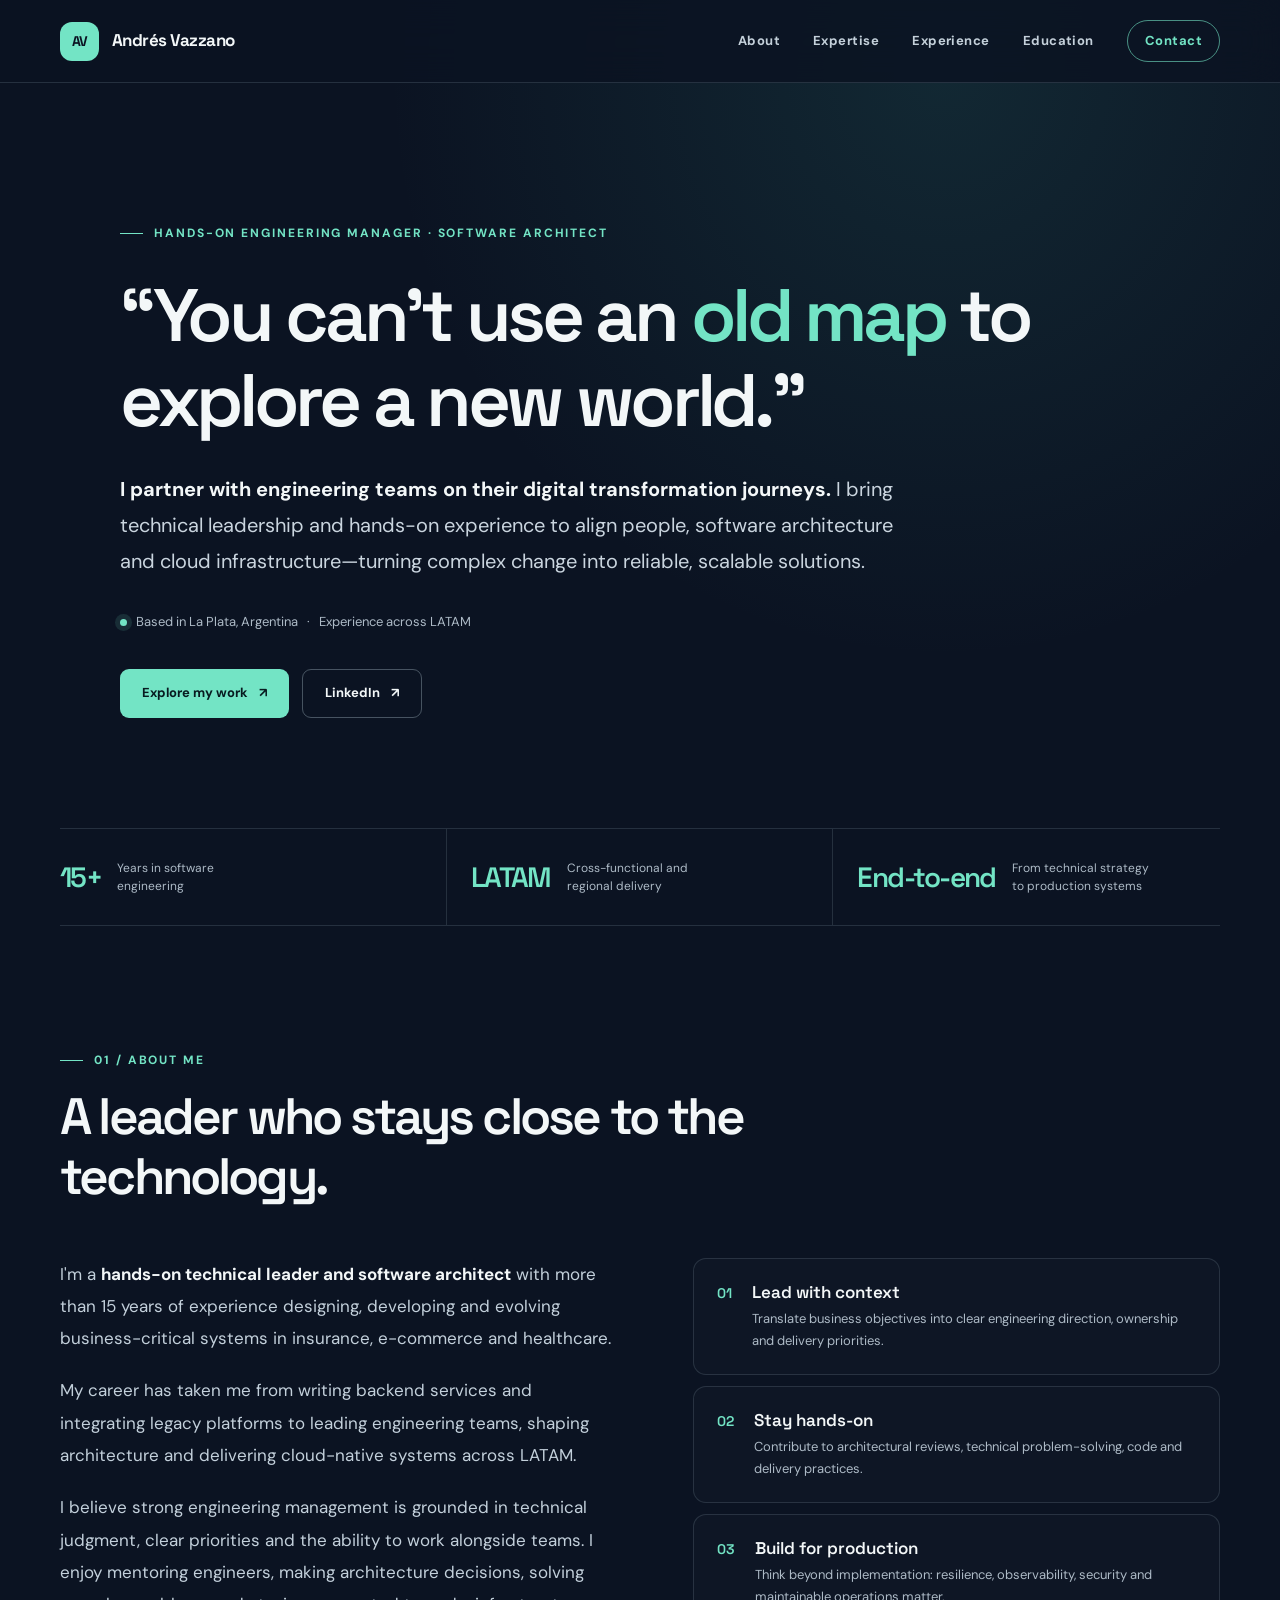
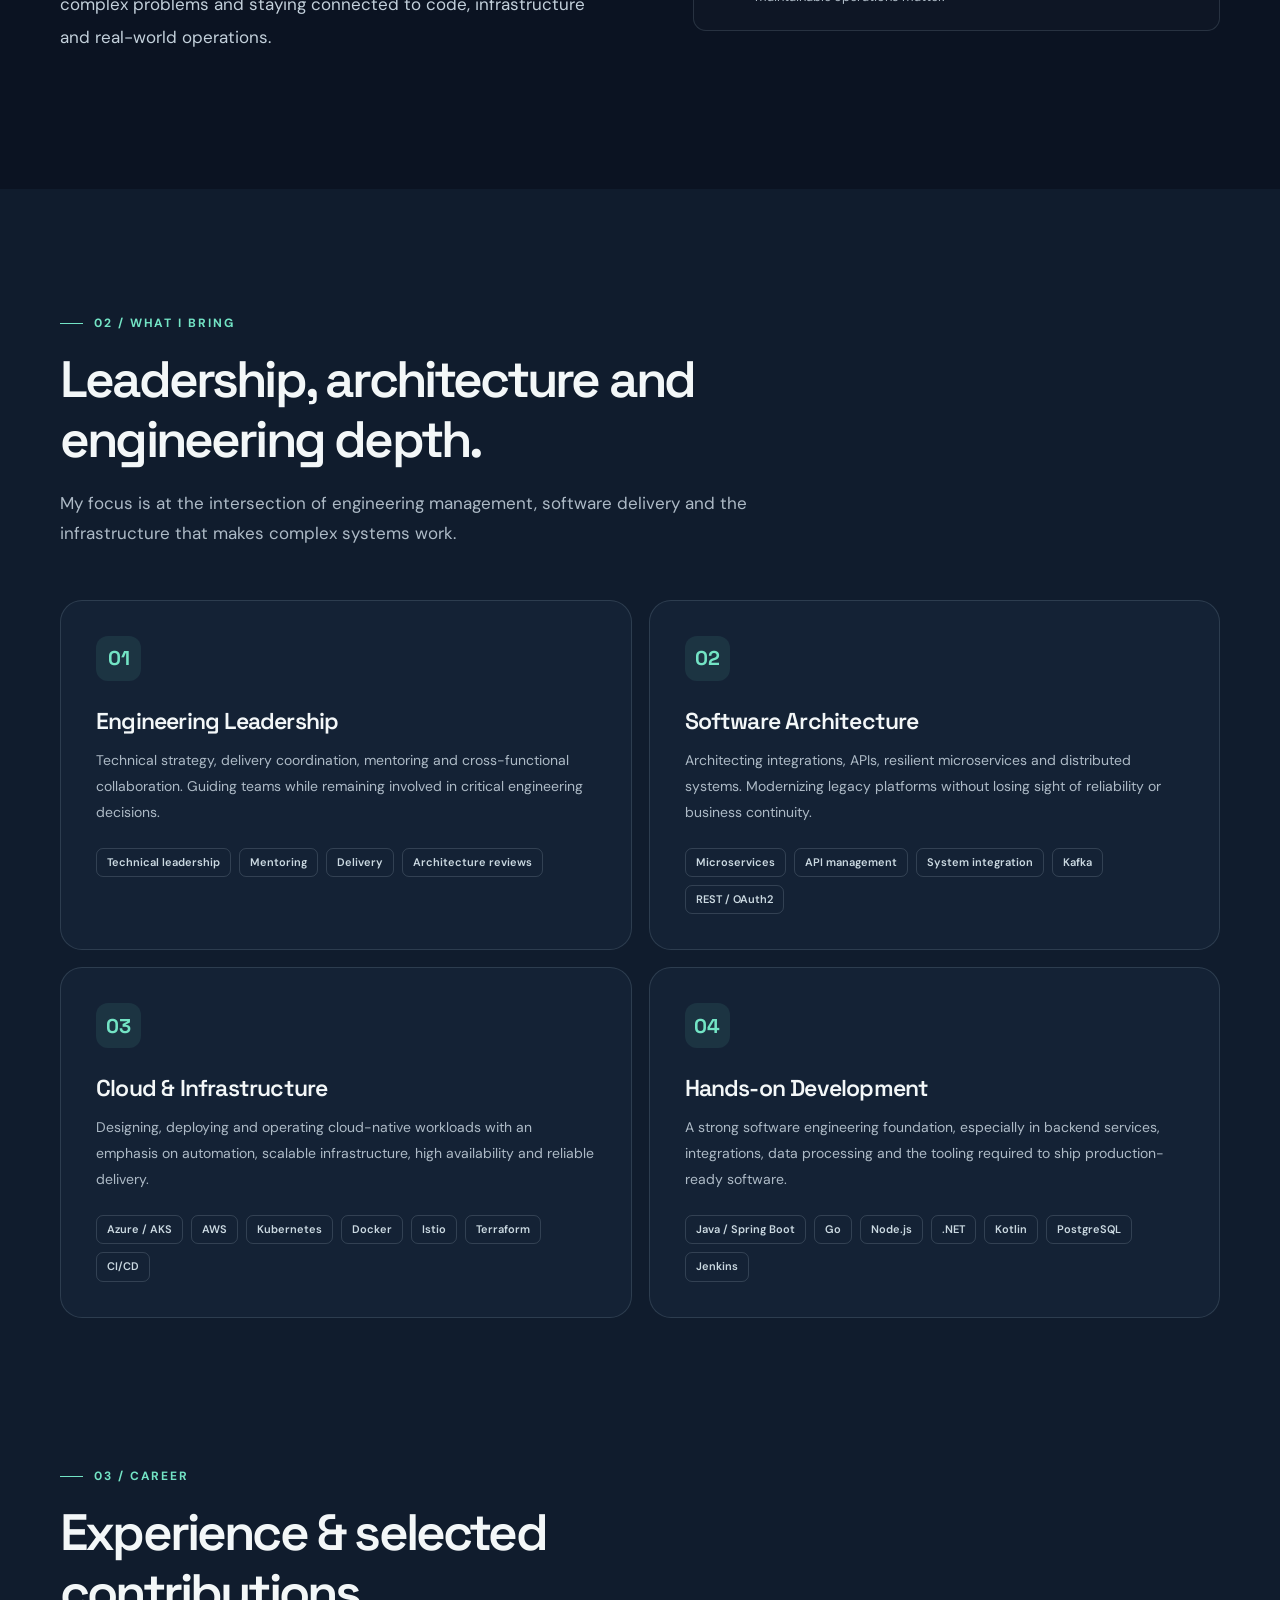
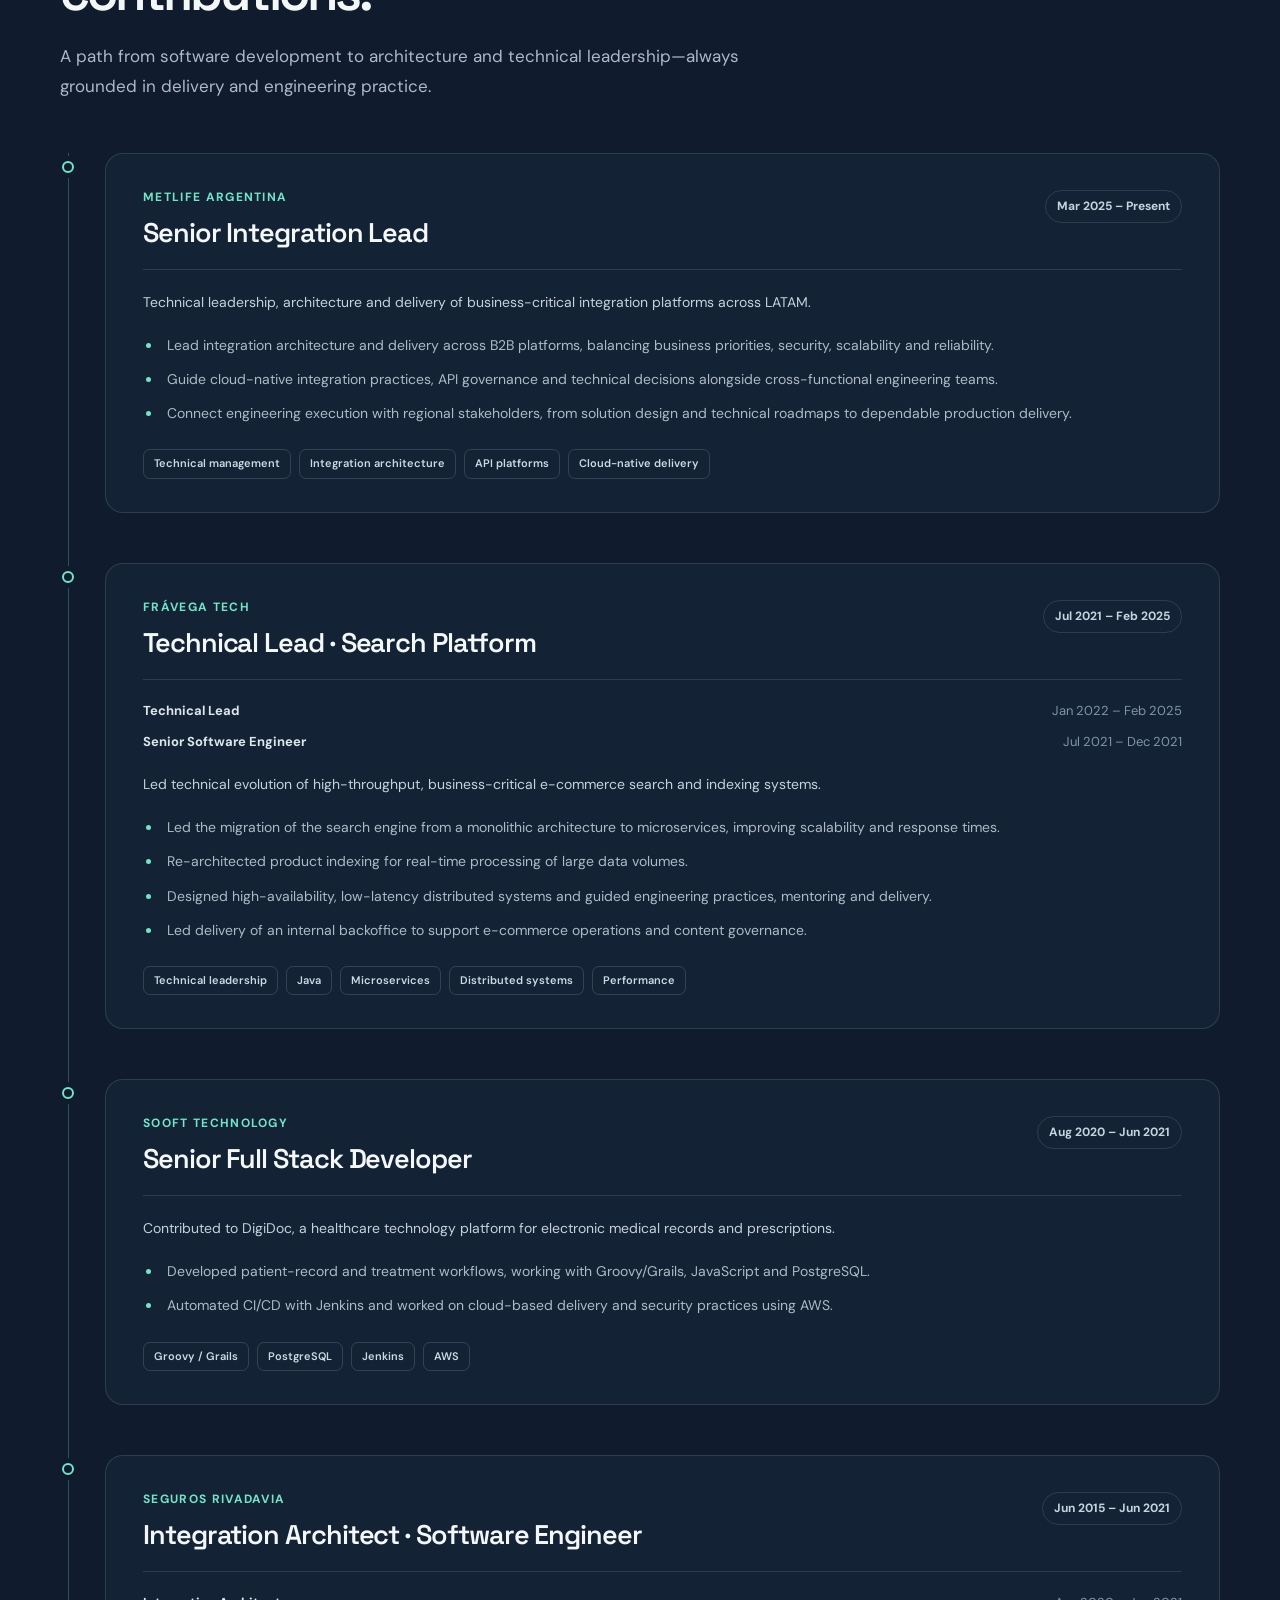
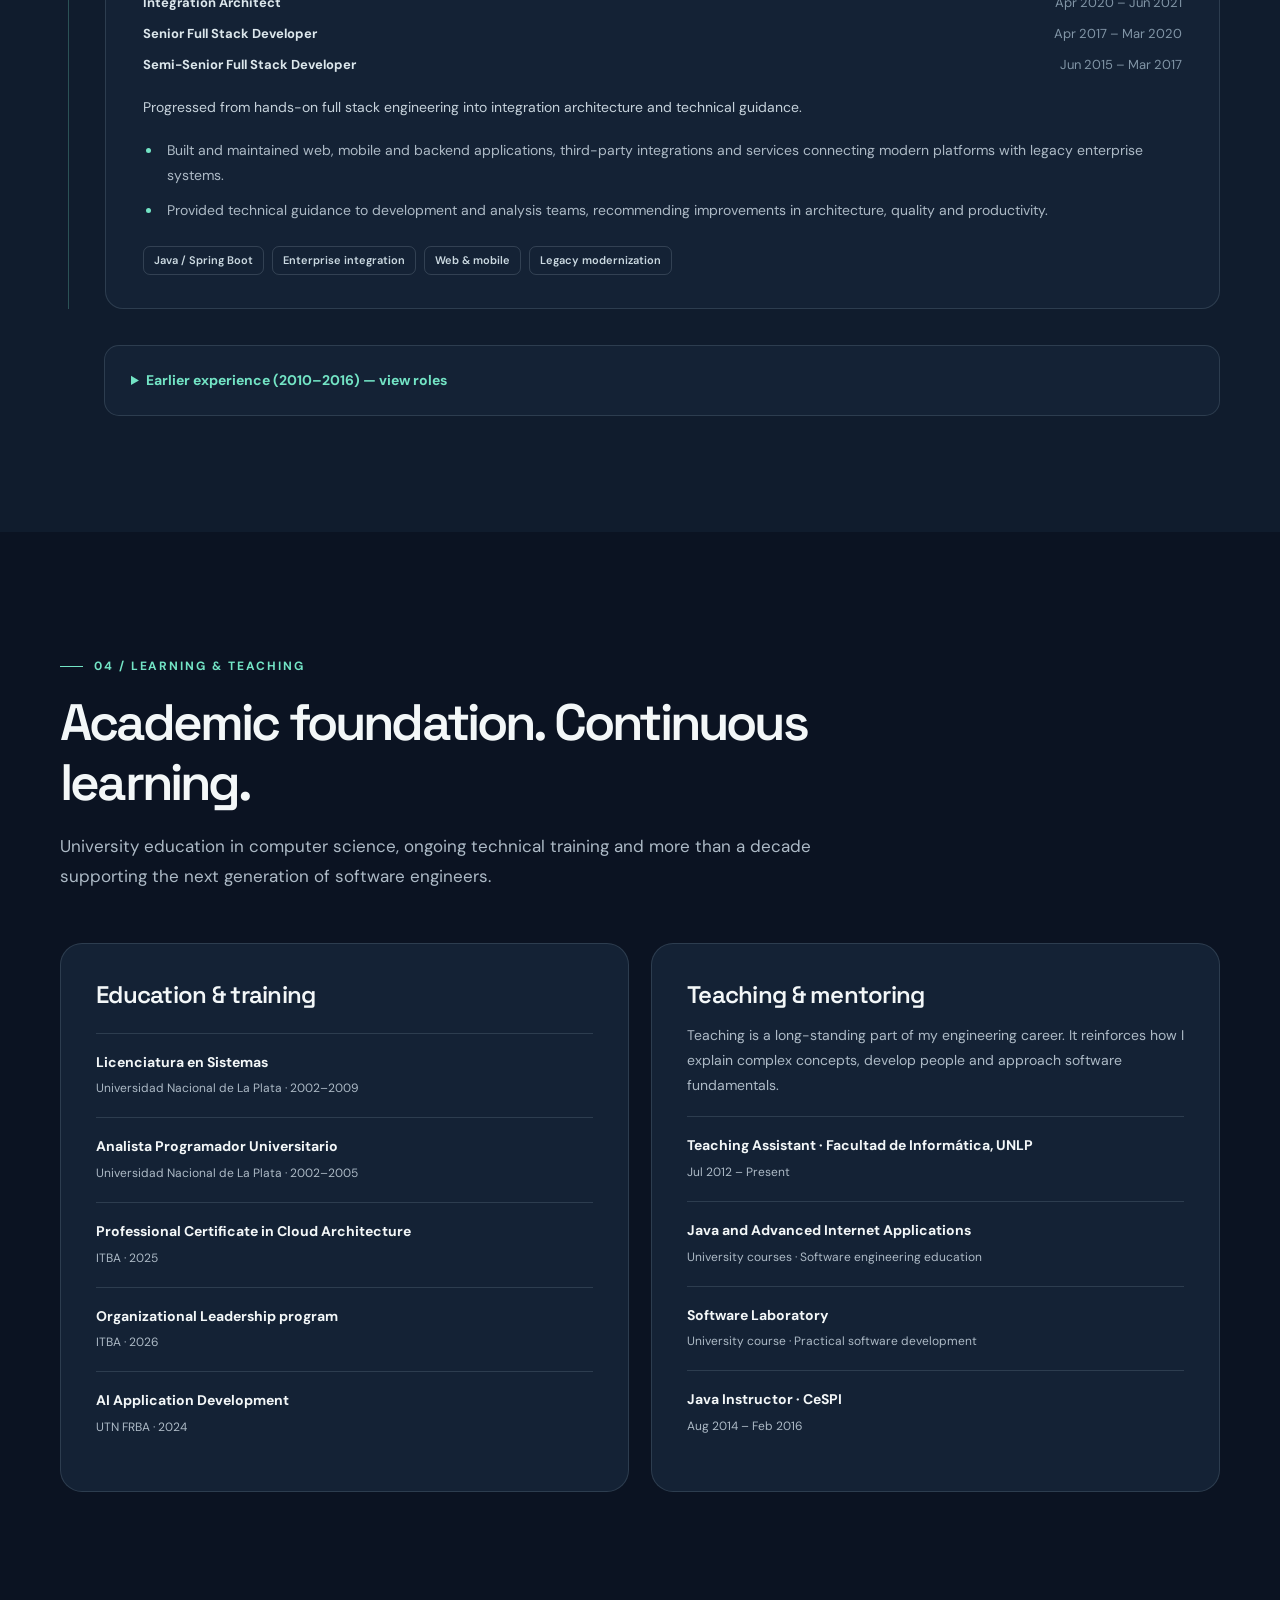
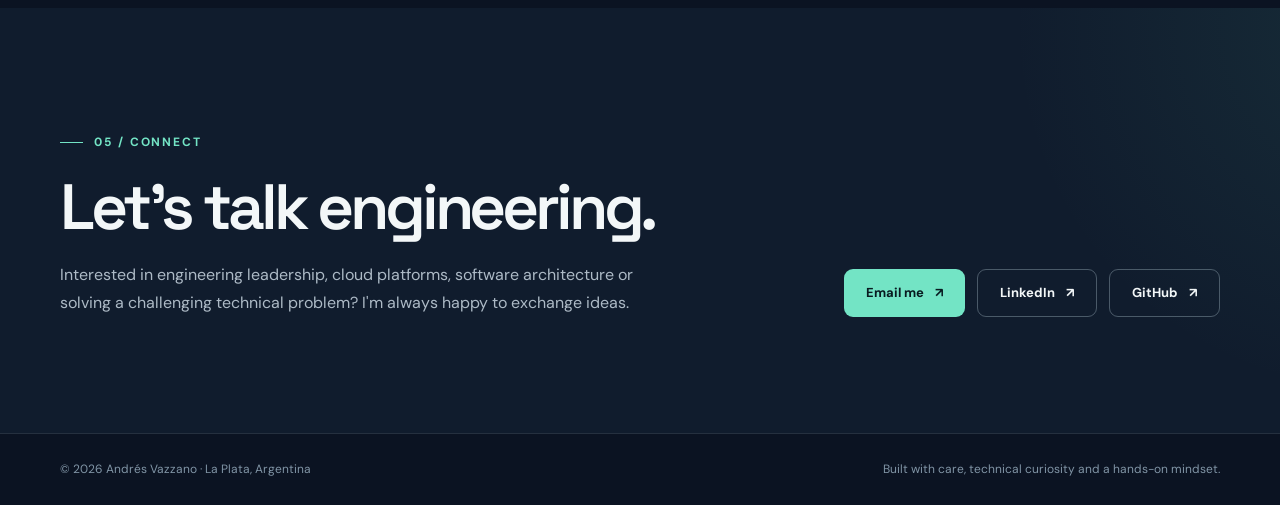
==== commit 346acdda: "Refine executive hero with transformation message and remove side panel" ====
--- a/index.html
+++ b/index.html
@@ -46,11 +46,12 @@
     .menu-button{display:none;background:transparent;border:1px solid var(--line);color:var(--ink);border-radius:11px;padding:8px 13px;cursor:pointer;font-weight:700}
     .eyebrow{display:inline-flex;align-items:center;gap:11px;color:var(--accent);font-size:12px;font-weight:700;letter-spacing:.16em;text-transform:uppercase}
     .eyebrow::before{content:"";width:23px;height:1px;background:var(--accent)}
-    .hero{position:relative;padding:121px 0 100px;overflow:hidden}
-    .hero-grid{display:grid;grid-template-columns:minmax(0,1.28fr) minmax(320px,.85fr);align-items:center;gap:76px}
-    .hero h1{font-family:"Space Grotesk",sans-serif;font-size:clamp(48px,6.15vw,84px);line-height:1.07;letter-spacing:-.066em;font-weight:600;margin:24px 0 26px;max-width:780px}
+    .hero{position:relative;padding:132px 0 110px;overflow:hidden}
+    .hero-grid{display:block;max-width:1040px;margin-left:auto;margin-right:auto}
+    .hero h1{font-family:"Space Grotesk",sans-serif;font-size:clamp(45px,5.8vw,76px);line-height:1.14;letter-spacing:-.058em;font-weight:600;margin:30px 0 28px;max-width:1050px}
     .hero h1 em{font-style:normal;color:var(--accent)}
-    .hero-lead{font-size:clamp(17px,1.65vw,20px);color:#cad5df;line-height:1.75;max-width:690px;margin:0 0 32px}
+    .hero-lead strong{color:var(--ink);font-weight:700}
+    .hero-lead{font-size:clamp(17px,1.6vw,20px);color:#cad5df;line-height:1.8;max-width:800px;margin:0 0 32px}
     .hero-meta{display:flex;align-items:center;gap:9px;color:var(--muted);font-size:13px;margin:0 0 35px}
     .hero-meta .dot{background:var(--accent);border-radius:50%;height:7px;width:7px;box-shadow:0 0 0 5px rgba(115,228,197,.12)}
     .actions{display:flex;flex-wrap:wrap;gap:13px}
@@ -60,17 +61,6 @@
     .btn-primary:hover{background:var(--accent-bright)}
     .btn-outline{border:1px solid rgba(210,230,241,.3);color:var(--ink)}
     .btn-outline:hover{border-color:var(--accent)}
-    .engineering-panel{position:relative;border:1px solid rgba(115,228,197,.22);border-radius:24px;padding:28px;background:linear-gradient(152deg,rgba(30,58,73,.93),rgba(15,31,49,.98));box-shadow:0 30px 75px rgba(0,0,0,.2)}
-    .engineering-panel::after{content:"";position:absolute;inset:11px -12px -12px 11px;border:1px solid rgba(115,228,197,.09);border-radius:24px;z-index:-1}
-    .panel-head{display:flex;justify-content:space-between;align-items:center;gap:12px;color:var(--muted);font-size:11px;font-weight:700;text-transform:uppercase;letter-spacing:.16em;padding-bottom:23px;border-bottom:1px solid var(--line)}
-    .panel-head span:last-child{color:var(--accent);letter-spacing:.09em}
-    .panel-title{font:600 26px/1.25 "Space Grotesk",sans-serif;letter-spacing:-.04em;margin:24px 0 21px}
-    .system-row{display:grid;grid-template-columns:50px 1fr;align-items:center;gap:14px;margin-top:10px;padding:16px 14px;border-radius:13px;background:rgba(255,255,255,.035);border:1px solid rgba(255,255,255,.065)}
-    .system-index{display:grid;place-items:center;border:1px solid rgba(115,228,197,.3);color:var(--accent);border-radius:10px;height:43px;font:700 12px "Space Grotesk",sans-serif}
-    .system-row strong{display:block;font:700 13px "Space Grotesk",sans-serif;letter-spacing:.035em}
-    .system-row small{display:block;color:var(--muted);font-size:12px;line-height:1.5;margin-top:4px}
-    .panel-foot{display:flex;align-items:center;gap:11px;margin-top:24px;color:#b9cece;font-size:12px}
-    .panel-foot::before{content:"";width:8px;height:8px;background:var(--accent);border-radius:50%}
     .stat-strip{display:grid;grid-template-columns:repeat(3,1fr);border-top:1px solid var(--line);border-bottom:1px solid var(--line)}
     .stat{padding:30px 24px;display:flex;gap:16px;align-items:center}
     .stat:first-child{padding-left:0}
@@ -140,8 +130,7 @@
     .footer a:hover{color:var(--accent)}
     @media (max-width:950px){
       .hero{padding:90px 0 78px}
-      .hero-grid{grid-template-columns:1fr;gap:45px}
-      .engineering-panel{max-width:620px}
+      .hero-grid{display:block}
       .about-grid{gap:35px}
       .nav{gap:17px}
       .nav a{font-size:12px}
@@ -157,9 +146,8 @@
       .nav a{font-size:14px;padding:3px 0}
       .nav .nav-contact{text-align:center;padding:9px}
       .hero{padding:77px 0 65px}
-      .hero h1{font-size:clamp(43px,11vw,64px)}
+      .hero h1{font-size:clamp(39px,10vw,61px)}
       .hero-lead{font-size:16px}
-      .engineering-panel{padding:22px}
       .stat-strip{grid-template-columns:1fr}
       .stat{padding:19px 0!important}
       .stat:not(:last-child){border-right:0;border-bottom:1px solid var(--line)}
@@ -216,22 +204,15 @@
       <div class="container hero-grid">
         <div>
           <span class="eyebrow">Hands-on Engineering Manager · Software Architect</span>
-          <h1 id="hero-heading">I lead teams.<br>I <em>build systems.</em></h1>
-          <p class="hero-lead">Engineering leadership with an engineer's mindset. I connect people, software architecture and cloud infrastructure to deliver reliable, scalable products and platforms.</p>
+          <h1 id="hero-heading">“You can't use an <em>old map</em> to explore a new world.”</h1>
+          <p class="hero-lead"><strong>I partner with engineering teams on their digital transformation journeys.</strong> I bring technical leadership and hands-on experience to align people, software architecture and cloud infrastructure—turning complex change into reliable, scalable solutions.</p>
           <p class="hero-meta"><span class="dot" aria-hidden="true"></span>Based in La Plata, Argentina <span aria-hidden="true">·</span> Experience across LATAM</p>
           <div class="actions">
             <a class="btn btn-primary" href="#experience">Explore my work <span aria-hidden="true">↗</span></a>
             <a class="btn btn-outline" href="https://www.linkedin.com/in/andres-vazzano/" target="_blank" rel="noopener noreferrer">LinkedIn <span aria-hidden="true">↗</span></a>
           </div>
         </div>
-        <aside class="engineering-panel" aria-label="My engineering approach">
-          <div class="panel-head"><span>Engineering in practice</span><span>People × Technology</span></div>
-          <h2 class="panel-title">From architecture<br>to production.</h2>
-          <div class="system-row"><span class="system-index">01</span><div><strong>DESIGN</strong><small>Software architecture · APIs · Distributed systems</small></div></div>
-          <div class="system-row"><span class="system-index">02</span><div><strong>BUILD</strong><small>Backend engineering · Code reviews · Delivery</small></div></div>
-          <div class="system-row"><span class="system-index">03</span><div><strong>OPERATE</strong><small>Cloud infrastructure · Kubernetes · Reliability</small></div></div>
-          <div class="panel-foot">Technical depth without losing the bigger picture.</div>
-        </aside>
+
       </div>
     </section>
 
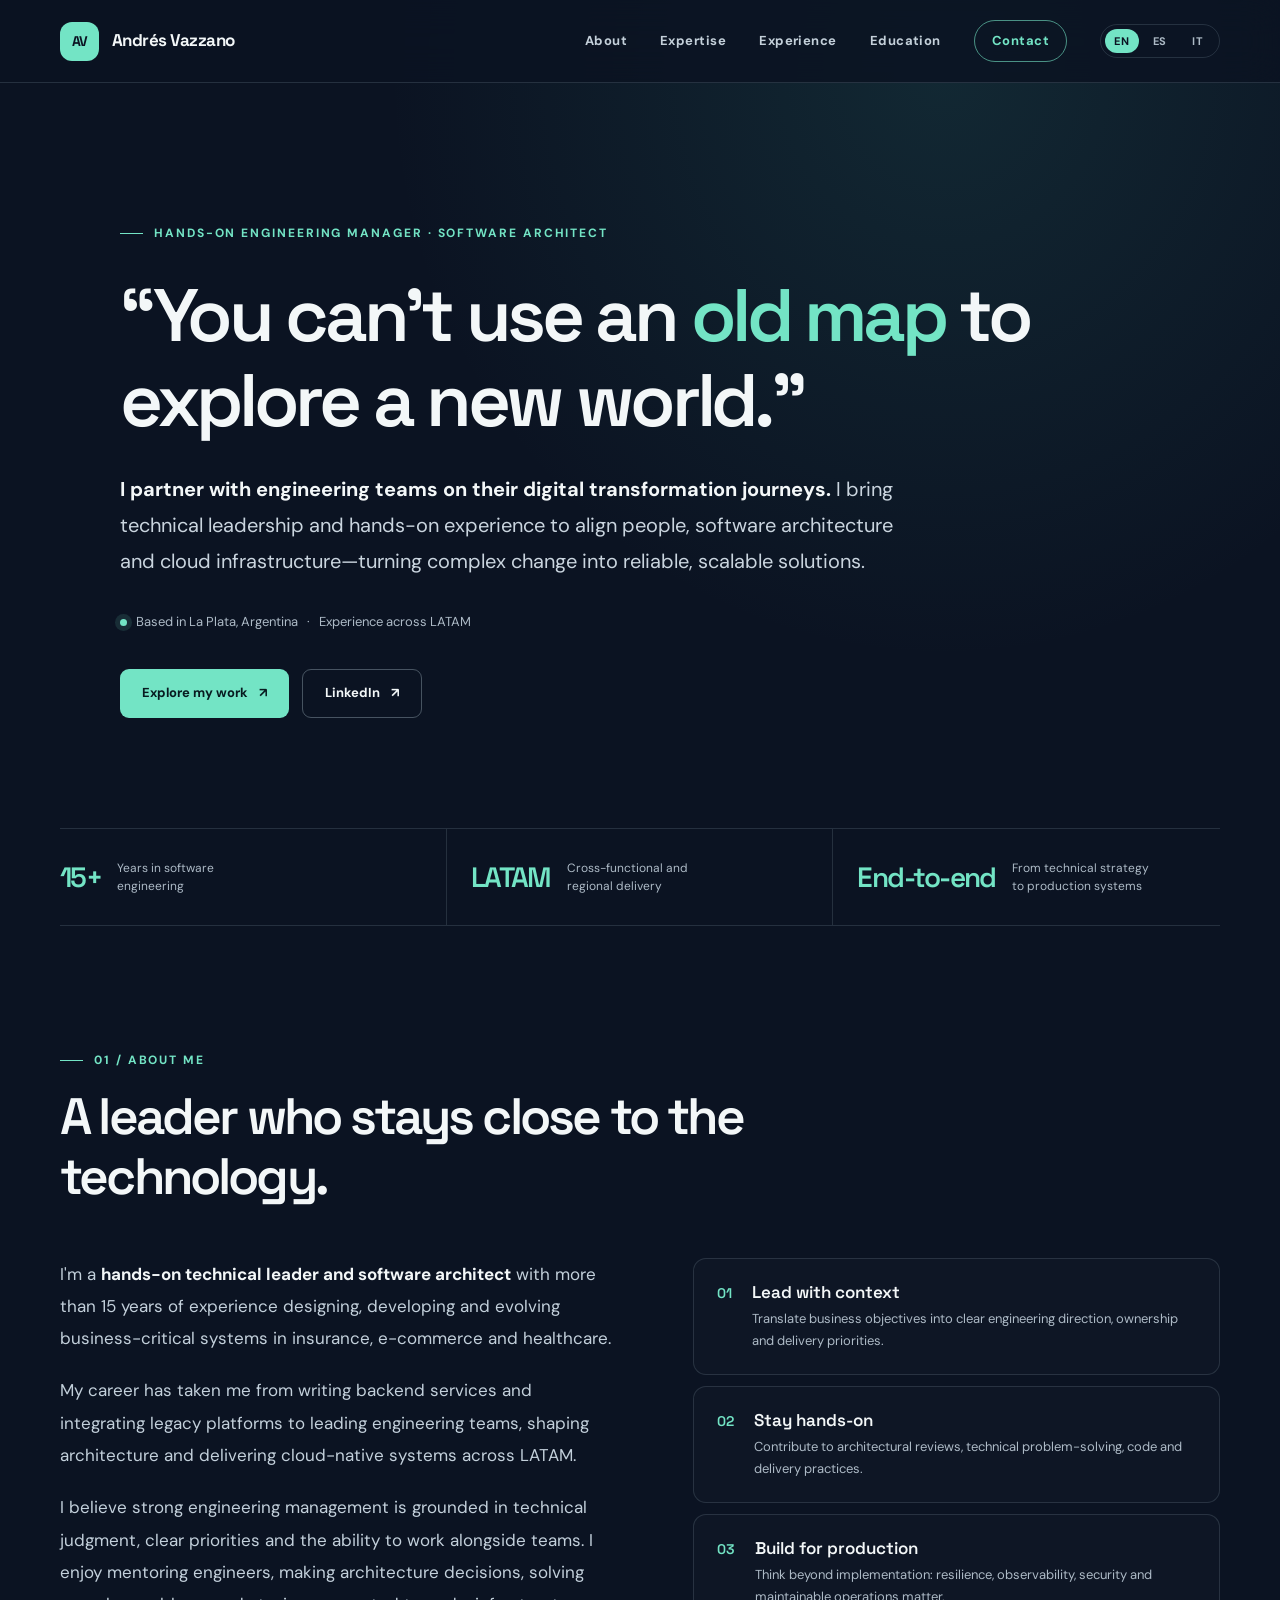
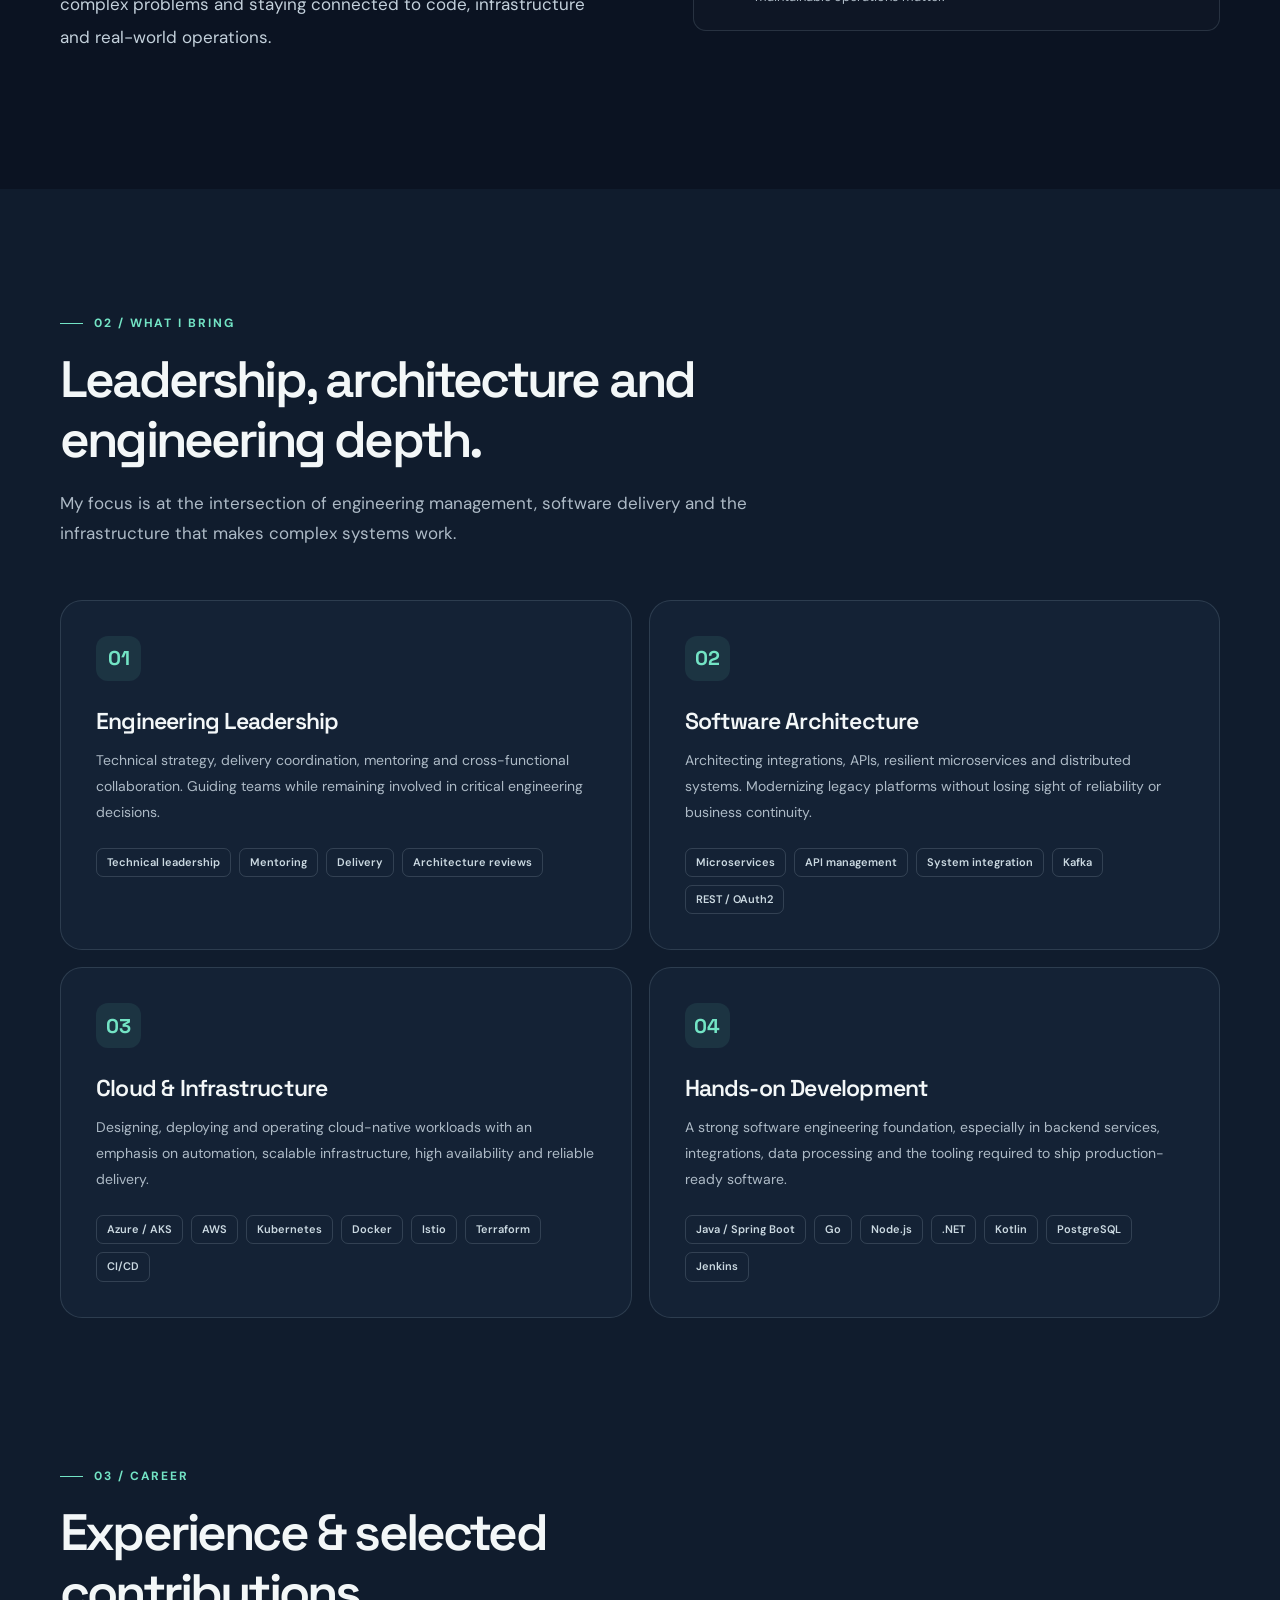
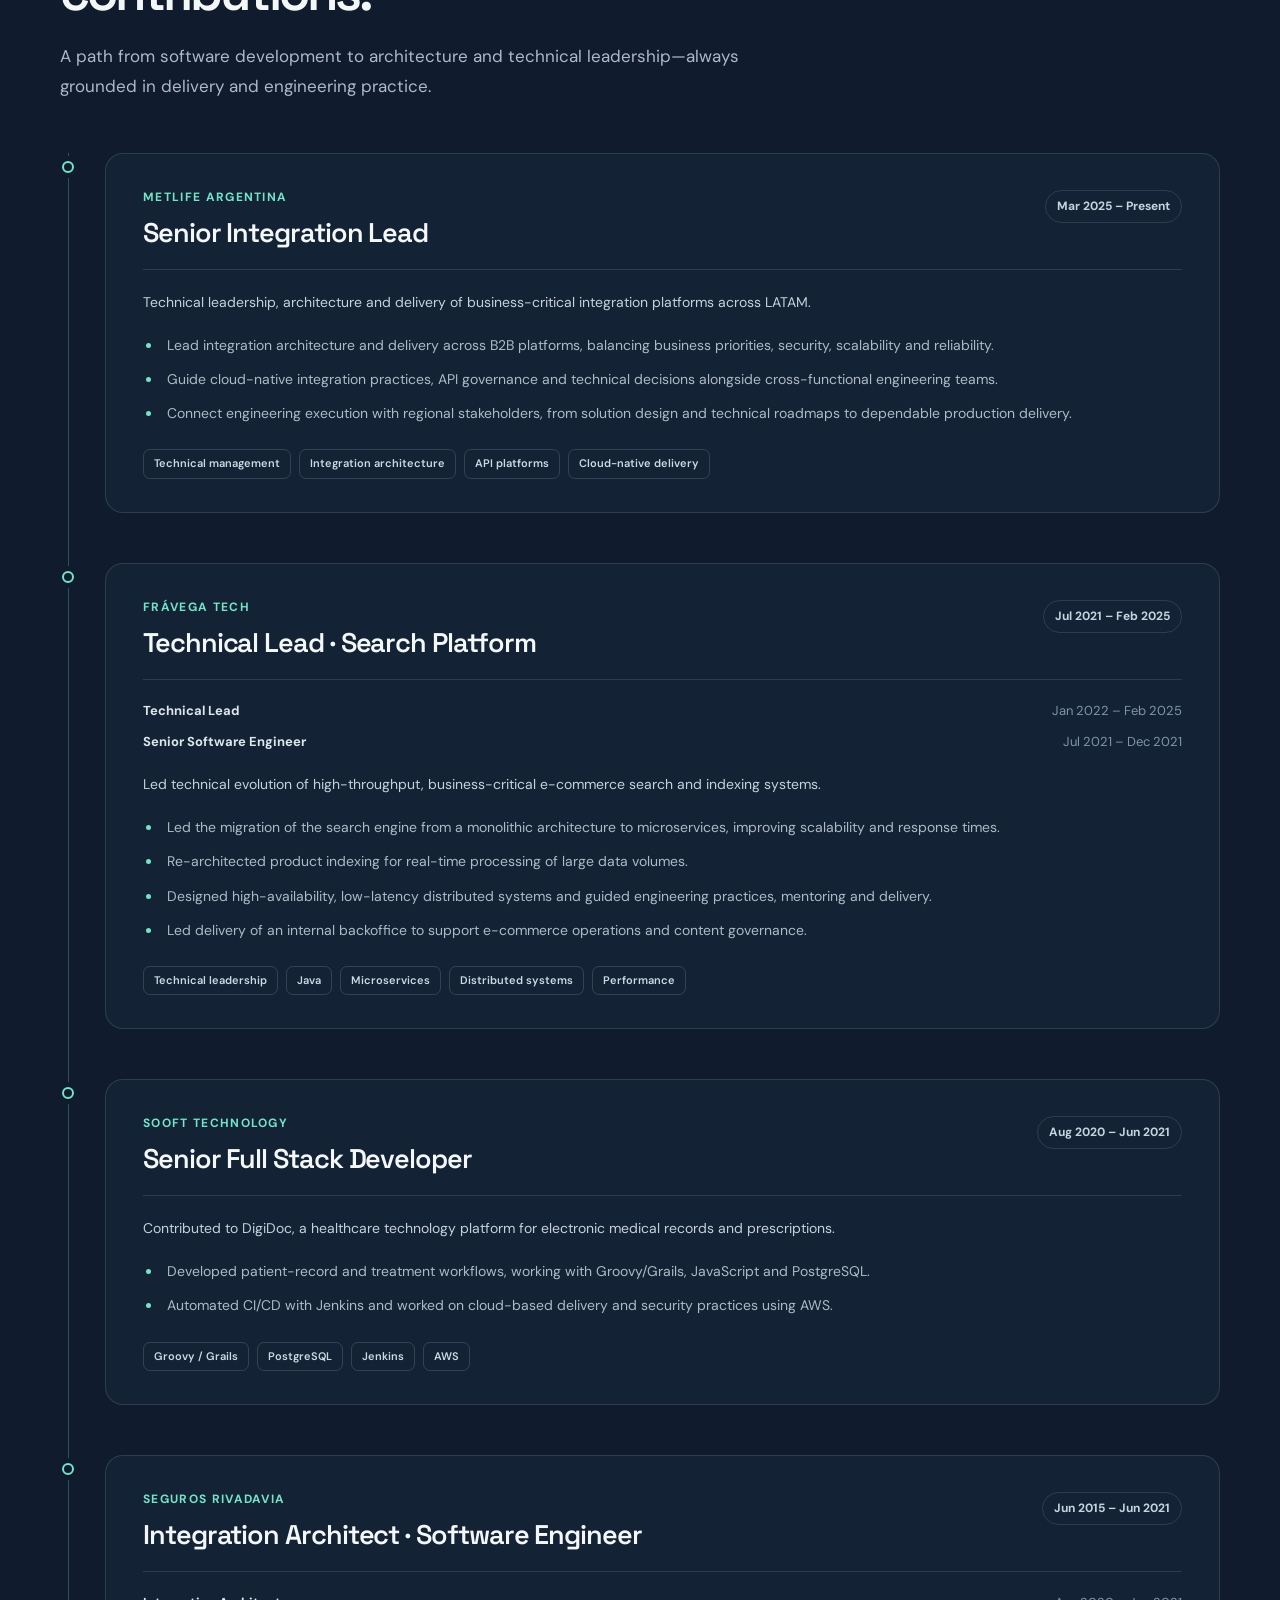
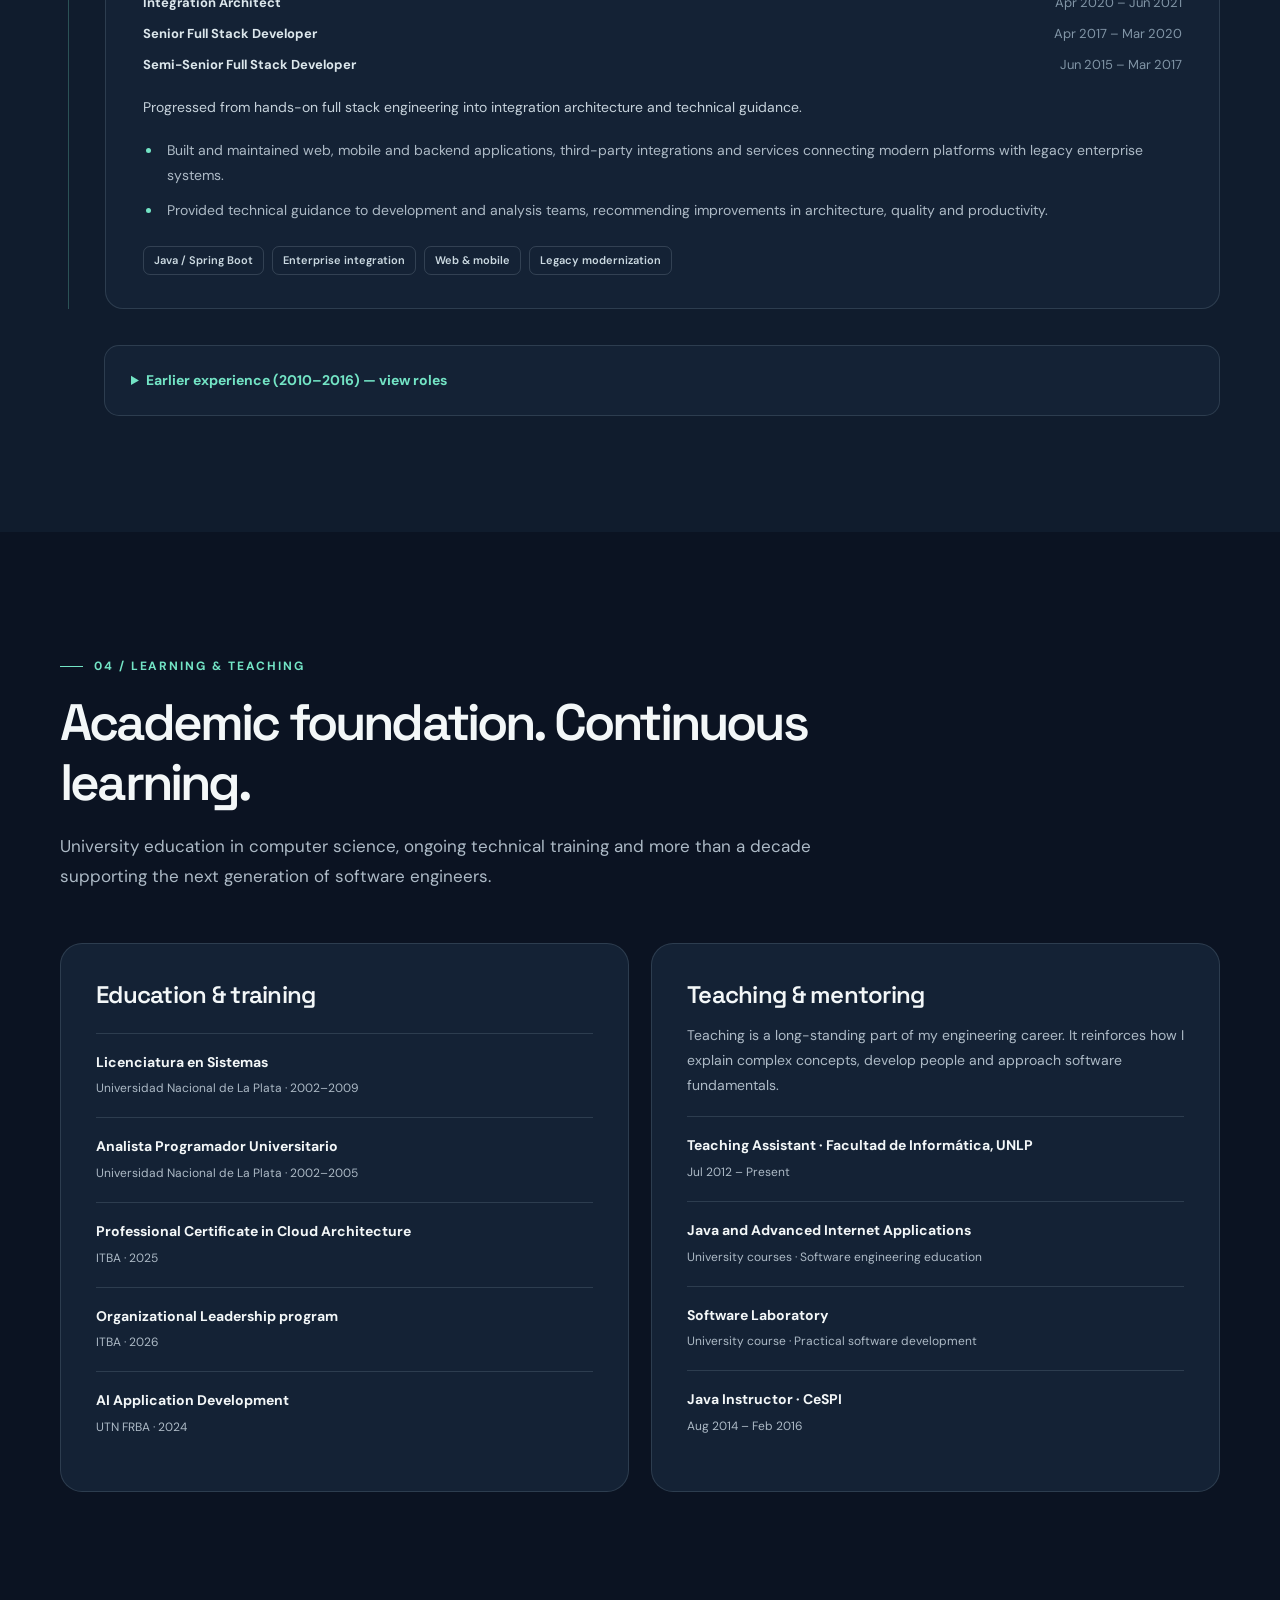
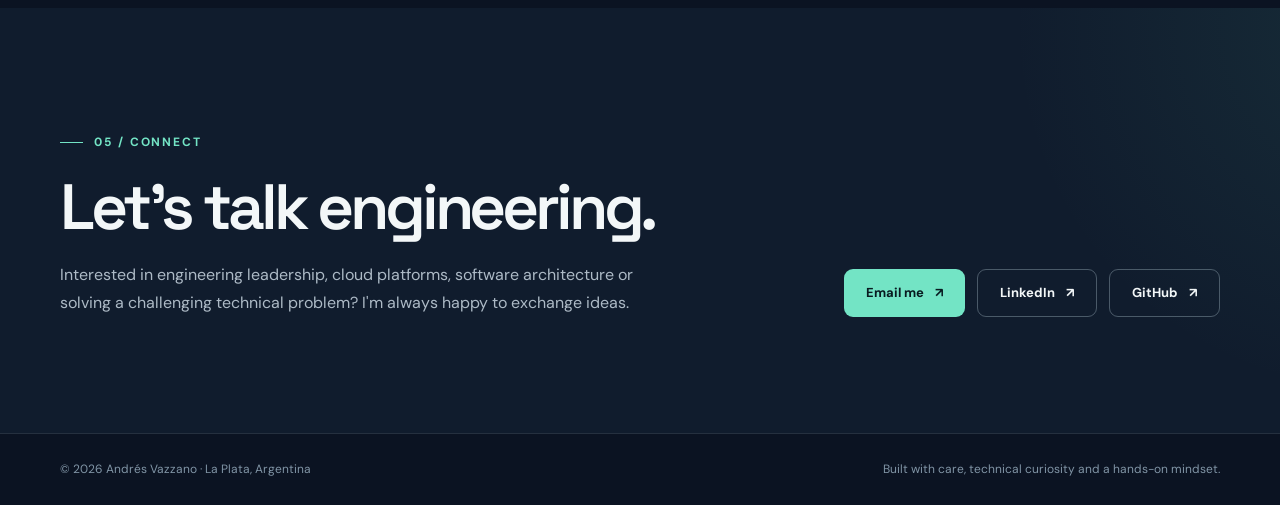
==== commit f0bc1c88: "Add multilingual EN ES IT switcher and SEO language links" ====
--- a/index.html
+++ b/index.html
@@ -5,15 +5,19 @@
   <meta name="viewport" content="width=device-width, initial-scale=1">
   <meta name="theme-color" content="#0b1322">
   <meta name="author" content="Andrés Vazzano">
-  <meta name="description" content="Andrés Vazzano is a hands-on engineering leader and software architect with 15+ years of experience in software development, cloud infrastructure, integration platforms and technical leadership.">
+  <meta name="description" content="Andrés Vazzano. Hands-on engineering leadership, software architecture, cloud infrastructure and digital transformation.">
   <meta property="og:type" content="website">
-  <meta property="og:title" content="Andrés Vazzano | Hands-on Engineering Manager">
-  <meta property="og:description" content="Engineering leadership with an engineer's mindset. Software architecture, cloud infrastructure, API platforms and hands-on development.">
+  <meta property="og:title" content="Andrés Vazzano | Hands-on Engineering Manager & Software Architect">
+  <meta property="og:description" content="Andrés Vazzano. Hands-on engineering leadership, software architecture, cloud infrastructure and digital transformation.">
   <meta property="og:url" content="https://avazzano.github.io/profile/">
   <meta name="color-scheme" content="dark">
   <link rel="canonical" href="https://avazzano.github.io/profile/">
+  <link rel="alternate" hreflang="en" href="https://avazzano.github.io/profile/">
+  <link rel="alternate" hreflang="es" href="https://avazzano.github.io/profile/es/">
+  <link rel="alternate" hreflang="it" href="https://avazzano.github.io/profile/it/">
+  <link rel="alternate" hreflang="x-default" href="https://avazzano.github.io/profile/">
   <link rel="icon" href="data:image/svg+xml,%3Csvg xmlns='http://www.w3.org/2000/svg' viewBox='0 0 64 64'%3E%3Crect width='64' height='64' rx='16' fill='%230e2033'/%3E%3Ctext x='50%25' y='55%25' text-anchor='middle' dominant-baseline='middle' fill='%2367e8c6' font-family='Arial,sans-serif' font-weight='700' font-size='27'%3EAV%3C/text%3E%3C/svg%3E">
-  <title>Andrés Vazzano | Hands-on Engineering Manager &amp; Software Architect</title>
+  <title>Andrés Vazzano | Hands-on Engineering Manager & Software Architect</title>
   <link rel="preconnect" href="https://fonts.googleapis.com">
   <link rel="preconnect" href="https://fonts.gstatic.com" crossorigin>
   <link href="https://fonts.googleapis.com/css2?family=DM+Sans:wght@400;500;600;700&family=Space+Grotesk:wght@400;500;600;700&display=swap" rel="stylesheet">
@@ -168,6 +172,12 @@
       .contact-links{justify-content:start}
     }
     @media (prefers-reduced-motion:reduce){html{scroll-behavior:auto}*,*::before,*::after{transition:none!important;animation:none!important}}
+  
+    .lang-switch{display:flex;align-items:center;gap:4px;padding:4px;border:1px solid var(--line);border-radius:999px;flex-shrink:0}
+    .lang-switch a{display:inline-flex;justify-content:center;align-items:center;min-width:34px;padding:4px 7px;border-radius:999px;font-size:11px;line-height:1.5;font-weight:700;letter-spacing:.05em;color:var(--muted);transition:background .2s,color .2s}
+    .lang-switch a:hover{color:var(--accent)}
+    .lang-switch a[aria-current="page"]{background:var(--accent);color:var(--bg)}
+    @media(max-width:680px){.lang-switch{justify-content:center;align-self:flex-start;margin-top:4px}}
   </style>
   <script type="application/ld+json">
   {
@@ -195,6 +205,11 @@
         <a href="#experience">Experience</a>
         <a href="#education">Education</a>
         <a class="nav-contact" href="#contact">Contact</a>
+        <div class="lang-switch" role="group" aria-label="Choose language">
+          <a href="https://avazzano.github.io/profile/" lang="en" hreflang="en" aria-current="page" title="English">EN</a>
+          <a href="https://avazzano.github.io/profile/es/" lang="es" hreflang="es" title="Español">ES</a>
+          <a href="https://avazzano.github.io/profile/it/" lang="it" hreflang="it" title="Italiano">IT</a>
+        </div>
       </nav>
     </div>
   </header>
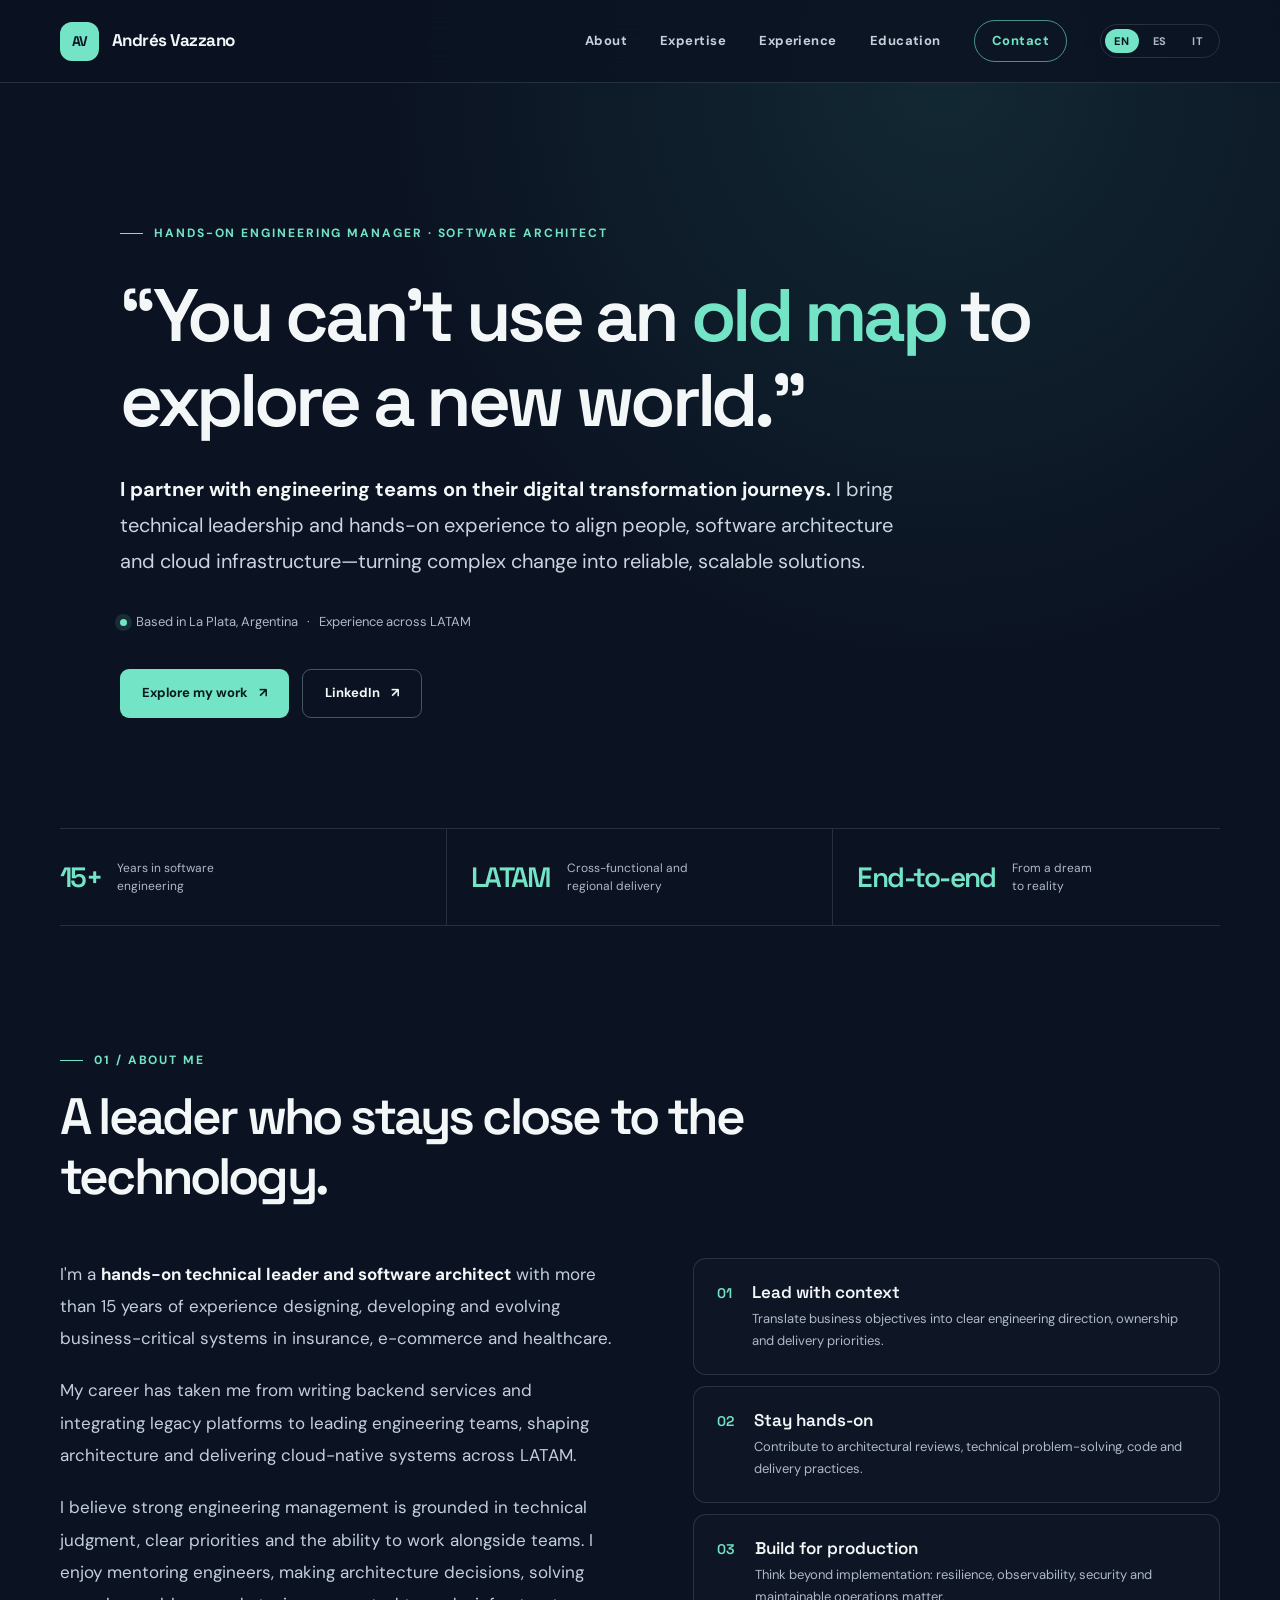
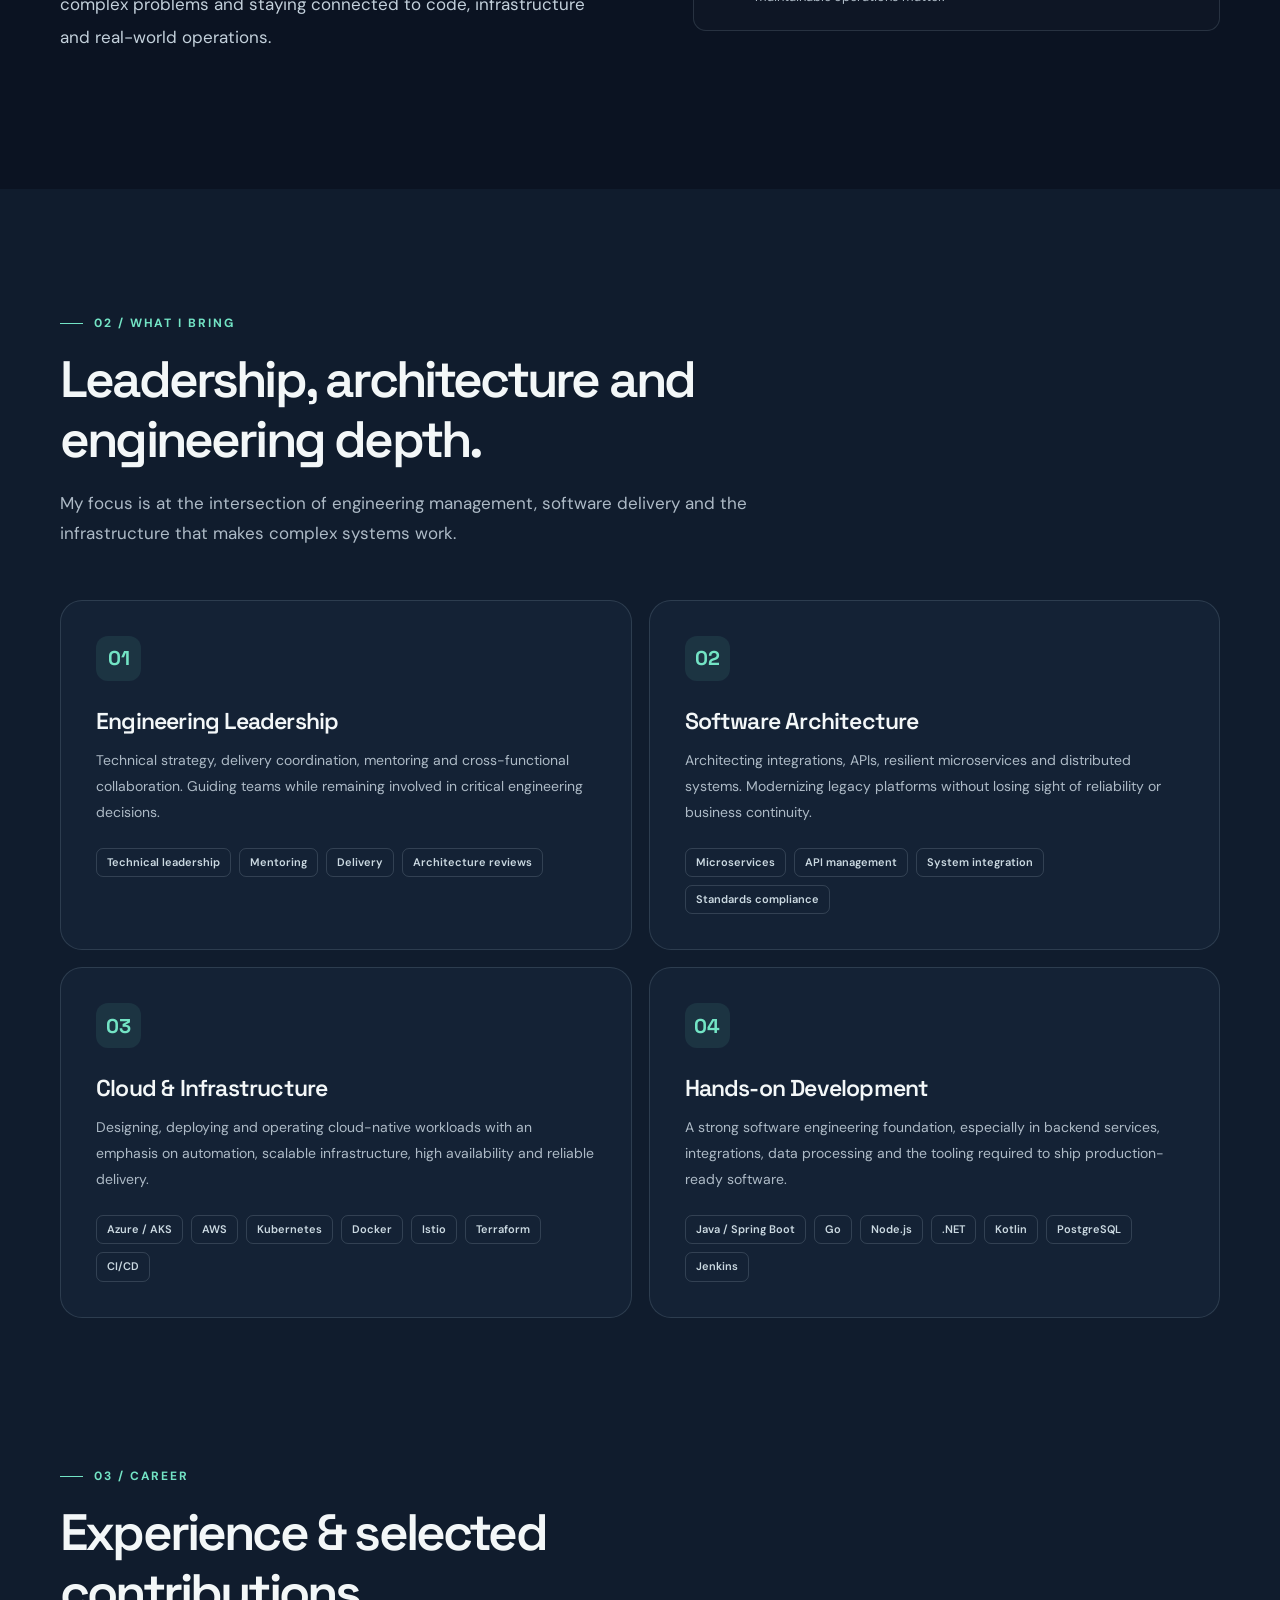
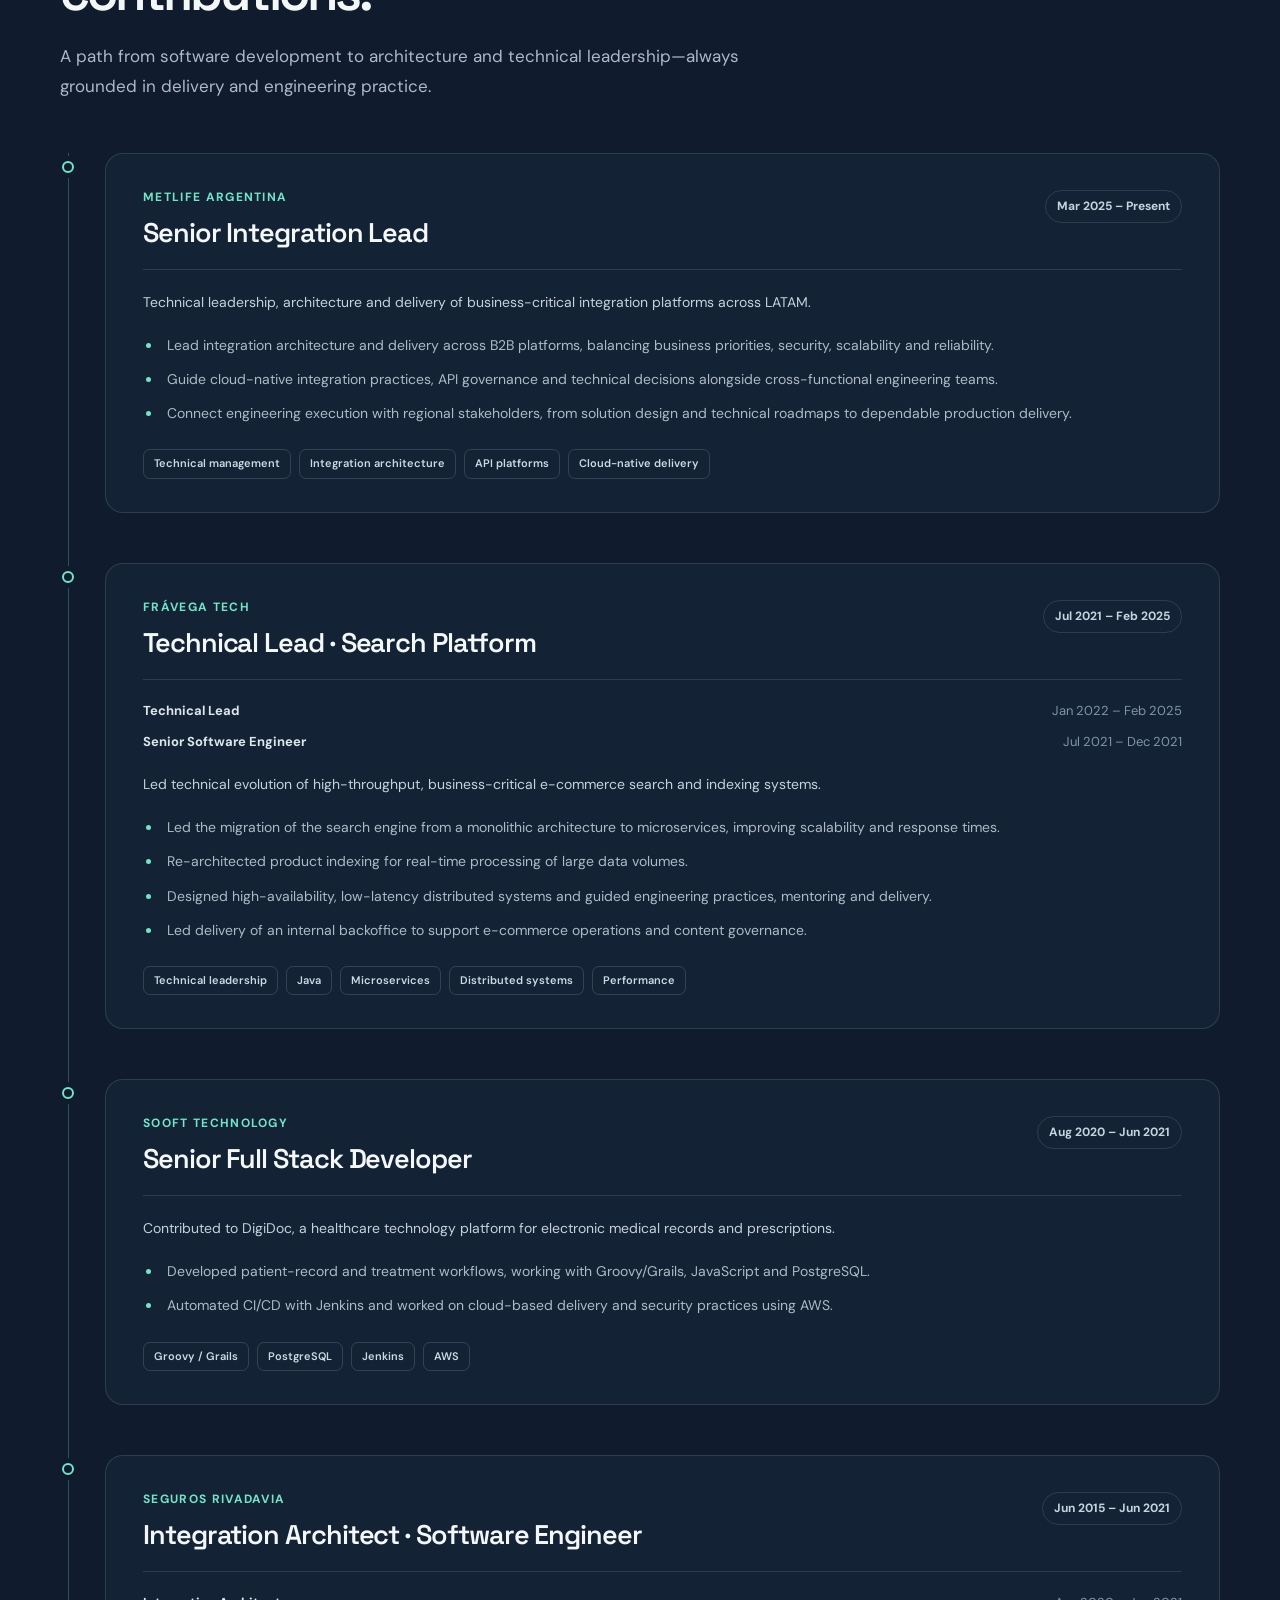
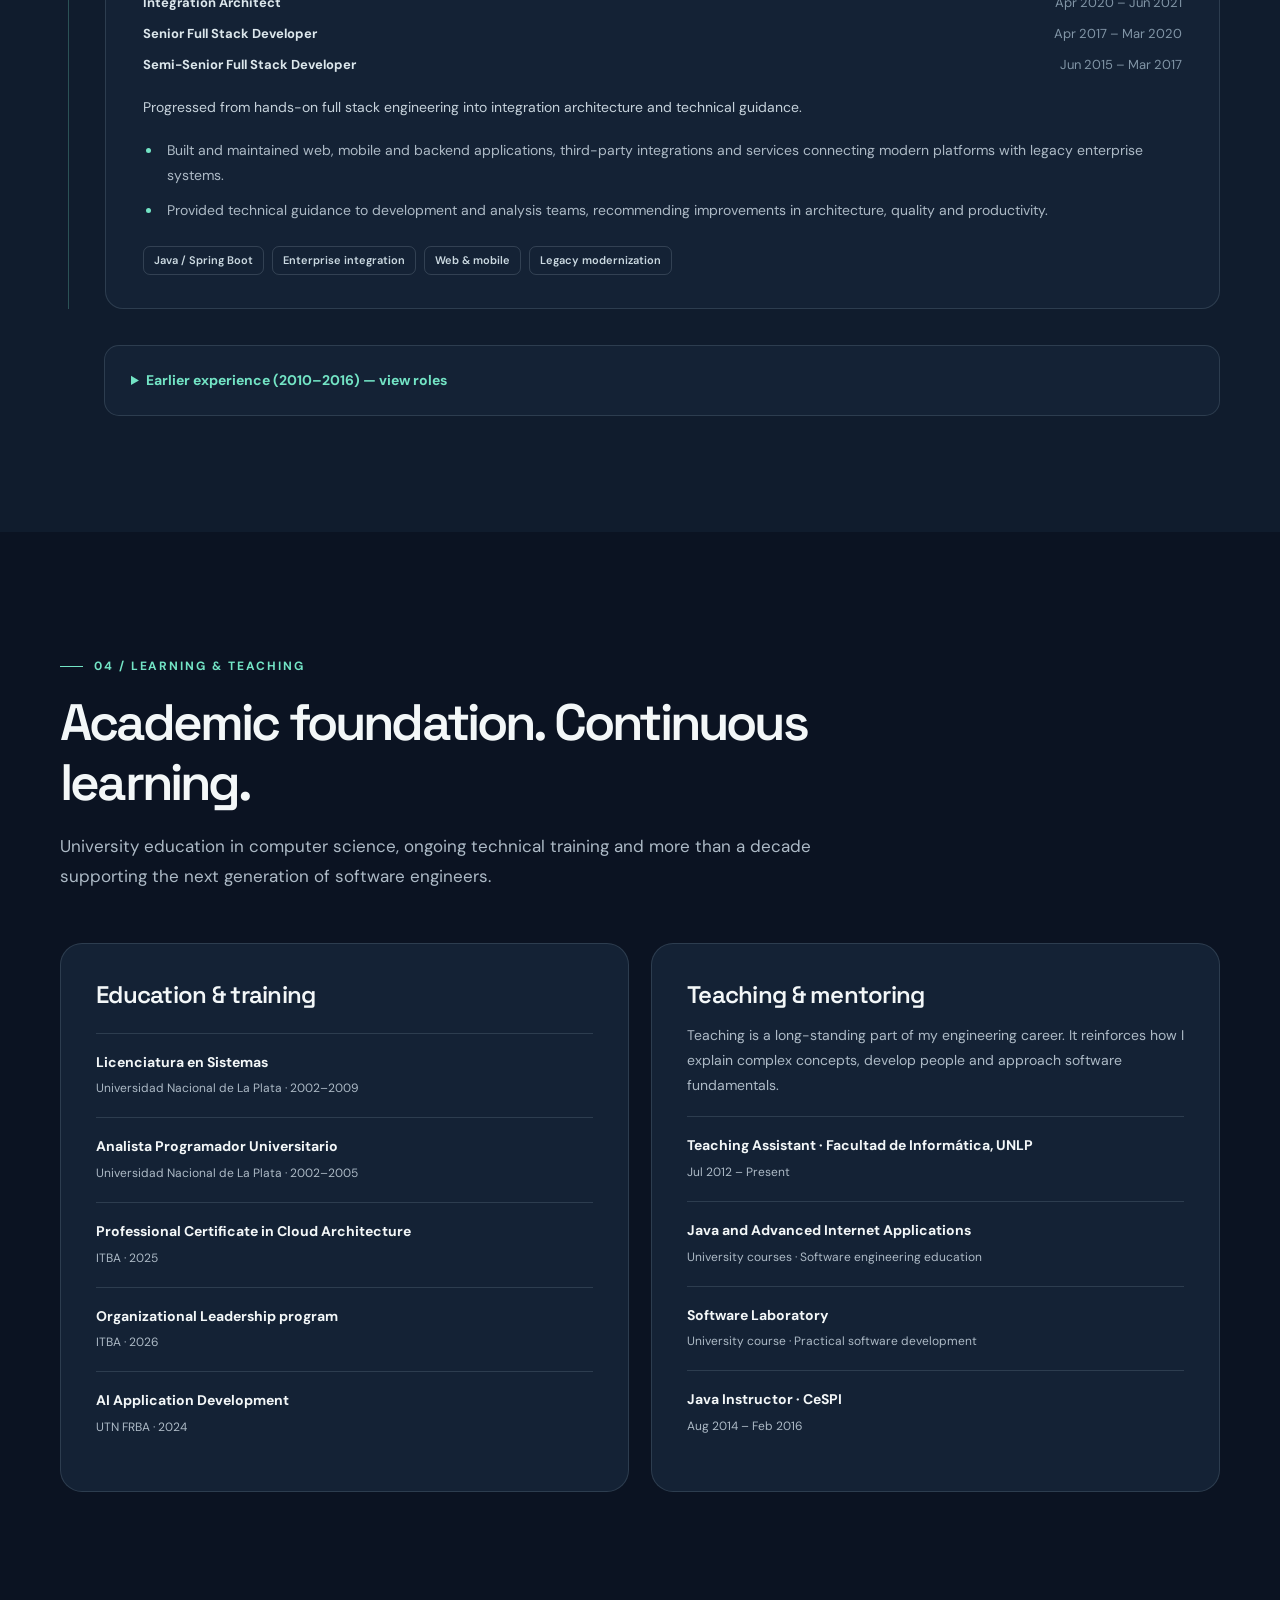
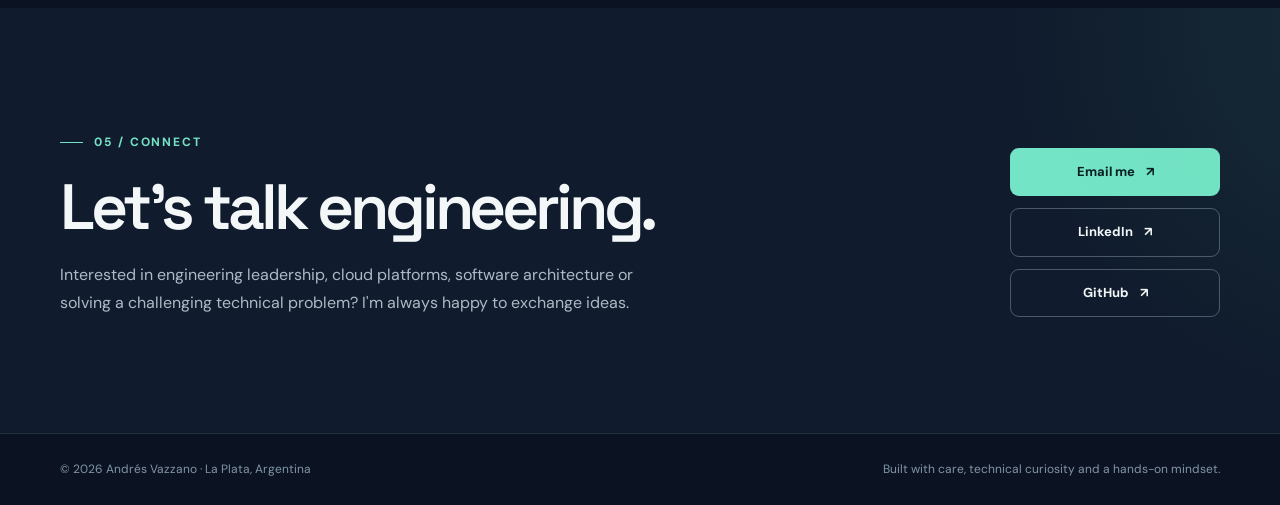
==== commit eb86dcf3: "Refine EN copy, standards skill and contact layout" ====
--- a/index.html
+++ b/index.html
@@ -7,7 +7,10 @@
   <meta name="author" content="Andrés Vazzano">
   <meta name="description" content="Andrés Vazzano. Hands-on engineering leadership, software architecture, cloud infrastructure and digital transformation.">
   <meta property="og:type" content="website">
-  <meta property="og:title" content="Andrés Vazzano | Hands-on Engineering Manager & Software Architect">
+  <meta property="og:locale" content="en_US">
+  <meta property="og:locale:alternate" content="es_AR">
+  <meta property="og:locale:alternate" content="it_IT">
+  <meta property="og:title" content="Andrés Vazzano | Hands-on Engineering Manager &amp; Software Architect">
   <meta property="og:description" content="Andrés Vazzano. Hands-on engineering leadership, software architecture, cloud infrastructure and digital transformation.">
   <meta property="og:url" content="https://avazzano.github.io/profile/">
   <meta name="color-scheme" content="dark">
@@ -17,10 +20,10 @@
   <link rel="alternate" hreflang="it" href="https://avazzano.github.io/profile/it/">
   <link rel="alternate" hreflang="x-default" href="https://avazzano.github.io/profile/">
   <link rel="icon" href="data:image/svg+xml,%3Csvg xmlns='http://www.w3.org/2000/svg' viewBox='0 0 64 64'%3E%3Crect width='64' height='64' rx='16' fill='%230e2033'/%3E%3Ctext x='50%25' y='55%25' text-anchor='middle' dominant-baseline='middle' fill='%2367e8c6' font-family='Arial,sans-serif' font-weight='700' font-size='27'%3EAV%3C/text%3E%3C/svg%3E">
-  <title>Andrés Vazzano | Hands-on Engineering Manager & Software Architect</title>
+  <title>Andrés Vazzano | Hands-on Engineering Manager &amp; Software Architect</title>
   <link rel="preconnect" href="https://fonts.googleapis.com">
   <link rel="preconnect" href="https://fonts.gstatic.com" crossorigin>
-  <link href="https://fonts.googleapis.com/css2?family=DM+Sans:wght@400;500;600;700&family=Space+Grotesk:wght@400;500;600;700&display=swap" rel="stylesheet">
+  <link href="https://fonts.googleapis.com/css2?family=DM+Sans:wght@400;500;600;700&amp;family=Space+Grotesk:wght@400;500;600;700&amp;display=swap" rel="stylesheet">
   <style>
     :root{
       --bg:#0b1322;--bg-alt:#101c2d;--surface:#142235;--surface-2:#19293d;
@@ -128,7 +131,8 @@
     .contact-grid{display:flex;align-items:end;justify-content:space-between;gap:40px}
     .contact-grid h2{font:600 clamp(40px,5vw,66px)/1.13 "Space Grotesk",sans-serif;letter-spacing:-.065em;margin:18px 0}
     .contact-grid p{color:var(--muted);font-size:16px;max-width:610px;margin:0}
-    .contact-links{display:flex;gap:12px;flex-wrap:wrap;justify-content:flex-end}
+    .contact-links{display:flex;flex-direction:column;align-items:stretch;gap:12px;flex-wrap:nowrap;justify-content:flex-start;min-width:210px}
+    .contact-links .btn{width:100%}
     .footer{border-top:1px solid var(--line);padding:25px 0;color:var(--faint);font-size:12px}
     .footer-inner{display:flex;justify-content:space-between;gap:22px;flex-wrap:wrap}
     .footer a:hover{color:var(--accent)}
@@ -235,7 +239,7 @@
       <div class="stat-strip">
         <div class="stat"><b>15+</b><span>Years in software<br>engineering</span></div>
         <div class="stat"><b>LATAM</b><span>Cross-functional and<br>regional delivery</span></div>
-        <div class="stat"><b>End-to-end</b><span>From technical strategy<br>to production systems</span></div>
+        <div class="stat"><b>End-to-end</b><span>From a dream<br>to reality</span></div>
       </div>
     </div>
 
@@ -278,7 +282,7 @@
             <div class="card-symbol" aria-hidden="true">02</div>
             <h3>Software Architecture</h3>
             <p>Architecting integrations, APIs, resilient microservices and distributed systems. Modernizing legacy platforms without losing sight of reliability or business continuity.</p>
-            <div class="tags"><span class="tag">Microservices</span><span class="tag">API management</span><span class="tag">System integration</span><span class="tag">Kafka</span><span class="tag">REST / OAuth2</span></div>
+            <div class="tags"><span class="tag">Microservices</span><span class="tag">API management</span><span class="tag">System integration</span><span class="tag">Standards compliance</span></div>
           </article>
           <article class="expertise-card">
             <div class="card-symbol" aria-hidden="true">03</div>
